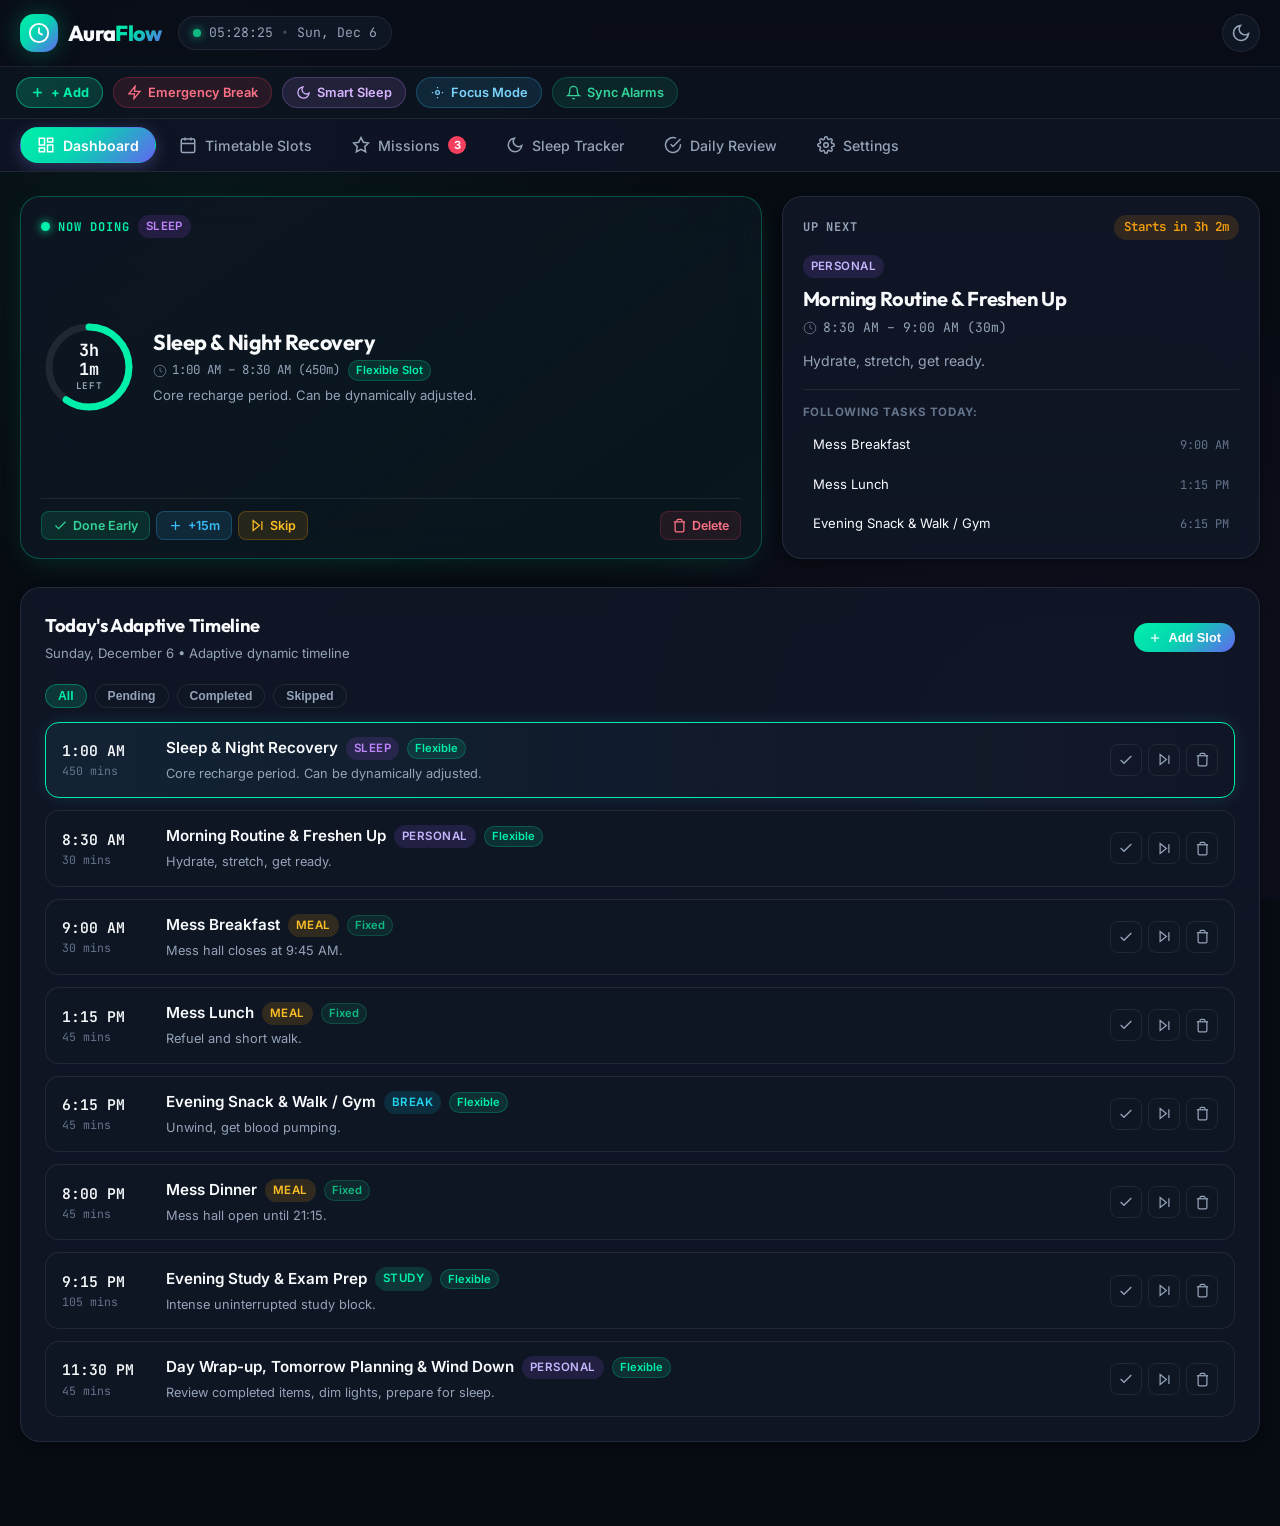
==== index.html @ 12294d06 "Overhaul mobile UI & functionality: AuraFlow rebrand, compact HUD, Gaussian sleep curves, 1-tap slee" ====
<!DOCTYPE html>
<html lang="en" data-theme="dark">
<head>
  <meta charset="UTF-8">
  <meta name="viewport" content="width=device-width, initial-scale=1.0, maximum-scale=1.0, user-scalable=no, viewport-fit=cover">
  <meta name="description" content="AuraFlow — Dynamic biological rhythm, timetable and mission engine with smart sleep rescheduling and offline alarms.">
  <meta name="theme-color" content="#070b12">
  <title>AuraFlow — Dynamic Rhythm & Mission Scheduler</title>

  <!-- PWA Manifest & Icons -->
  <link rel="manifest" href="manifest.json">
  <link rel="icon" type="image/png" sizes="192x192" href="icons/icon-192.png">
  <link rel="icon" type="image/svg+xml" href="icons/icon-192.svg">
  <link rel="apple-touch-icon" href="icons/icon-192.png">

  <!-- Google Fonts: Inter, Outfit, JetBrains Mono -->
  <link rel="preconnect" href="https://fonts.googleapis.com">
  <link rel="preconnect" href="https://fonts.gstatic.com" crossorigin>
  <link href="https://fonts.googleapis.com/css2?family=Inter:wght@300;400;500;600;700&family=Outfit:wght@500;600;700;800&family=JetBrains+Mono:wght@400;500;600&display=swap" rel="stylesheet">

  <link rel="stylesheet" href="css/style.css">
</head>
<body>
  <!-- App Shell -->
  <div class="app-layout">
    
    <!-- Top Global Header -->
    <header class="top-nav">
      <div class="nav-left">
        <div class="brand-logo">
          <div class="logo-icon-pulse">
            <svg width="22" height="22" viewBox="0 0 24 24" fill="none" stroke="currentColor">
              <circle cx="12" cy="12" r="10" stroke-width="2"/>
              <polyline points="12 6 12 12 16 14" stroke-width="2"/>
            </svg>
          </div>
          <span class="brand-name">Aura<span class="gradient-text">Flow</span></span>
        </div>
        
        <div class="live-clock-badge" id="live-clock-badge">
          <span class="pulse-dot"></span>
          <span id="header-time">00:00:00</span>
          <span class="date-sep">•</span>
          <span id="header-date">Today</span>
        </div>
      </div>

      <div class="nav-right">
        <!-- Theme Toggle -->
        <button id="btn-theme-toggle" class="btn-icon" title="Toggle Dark/Light Mode" aria-label="Toggle Theme">
          <svg id="theme-icon-sun" class="hidden" width="20" height="20" viewBox="0 0 24 24" fill="none" stroke="currentColor" stroke-width="2">
            <circle cx="12" cy="12" r="5"></circle>
            <line x1="12" y1="1" x2="12" y2="3"></line>
            <line x1="12" y1="21" x2="12" y2="23"></line>
            <line x1="4.22" y1="4.22" x2="5.64" y2="5.64"></line>
            <line x1="18.36" y1="18.36" x2="19.78" y2="19.78"></line>
            <line x1="1" y1="12" x2="3" y2="12"></line>
            <line x1="21" y1="12" x2="23" y2="12"></line>
            <line x1="4.22" y1="19.78" x2="5.64" y2="18.36"></line>
            <line x1="18.36" y1="5.64" x2="19.78" y2="4.22"></line>
          </svg>
          <svg id="theme-icon-moon" width="20" height="20" viewBox="0 0 24 24" fill="none" stroke="currentColor" stroke-width="2">
            <path d="M21 12.79A9 9 0 1 1 11.21 3 7 7 0 0 0 21 12.79z"></path>
          </svg>
        </button>

        <!-- PWA Install Button (hidden until prompt triggers) -->
        <button id="btn-pwa-install" class="btn-chip btn-install hidden" title="Install AuraFlow on your device">
          <svg width="15" height="15" viewBox="0 0 24 24" fill="none" stroke="currentColor" stroke-width="2">
            <path d="M21 15v4a2 2 0 0 1-2 2H5a2 2 0 0 1-2-2v-4"></path>
            <polyline points="7 10 12 15 17 10"></polyline>
            <line x1="12" y1="15" x2="12" y2="3"></line>
          </svg>
          <span>Install</span>
        </button>
      </div>
    </header>

    <!-- Top Action Row (Horizontal Scrollable Strip below brand title on mobile) -->
    <div class="quick-action-strip" id="top-action-strip">
      <!-- 5.3.2: + Icon for Quick Add Task -->
      <button id="btn-top-quick-add" class="btn-chip btn-quick-add" title="Quickly Add New Slot or Task">
        <svg width="15" height="15" viewBox="0 0 24 24" fill="none" stroke="currentColor" stroke-width="2.5">
          <line x1="12" y1="5" x2="12" y2="19"></line>
          <line x1="5" y1="12" x2="19" y2="12"></line>
        </svg>
        <span>+ Add</span>
      </button>

      <!-- Emergency Time Button -->
      <button id="btn-emergency-time" class="btn-chip btn-emergency" title="Insert unplanned free time / pause">
        <svg width="15" height="15" viewBox="0 0 24 24" fill="none" stroke="currentColor" stroke-width="2">
          <polygon points="13 2 3 14 12 14 11 22 21 10 12 10 13 2"></polygon>
        </svg>
        <span>Emergency Break</span>
      </button>

      <!-- Sleep / Wake Ripple Button -->
      <button id="btn-sleep-adjust" class="btn-chip btn-sleep" title="Log sleep or wake time to dynamically ripple schedule">
        <svg width="15" height="15" viewBox="0 0 24 24" fill="none" stroke="currentColor" stroke-width="2">
          <path d="M21 12.79A9 9 0 1 1 11.21 3 7 7 0 0 0 21 12.79z"></path>
        </svg>
        <span>Smart Sleep</span>
      </button>

      <!-- Focus Mode Launch Button -->
      <button id="btn-enter-focus" class="btn-chip btn-focus" title="Enter Distraction-Free Focus Mode">
        <svg width="15" height="15" viewBox="0 0 24 24" fill="none" stroke="currentColor" stroke-width="2">
          <circle cx="12" cy="12" r="3"></circle>
          <path d="M3 12h2m14 0h2M12 3v2m0 14v2"></path>
        </svg>
        <span>Focus Mode</span>
      </button>

      <!-- Sync Native Phone Alarms -->
      <button id="btn-sync-alarms" class="btn-chip btn-sync-alarms" title="Sync today's timetable to your Android Clock & Calendar alarms (.ics)">
        <svg width="15" height="15" viewBox="0 0 24 24" fill="none" stroke="currentColor" stroke-width="2">
          <path d="M18 8A6 6 0 0 0 6 8c0 7-3 9-3 9h18s-3-2-3-9"></path>
          <path d="M13.73 21a2 2 0 0 1-3.46 0"></path>
        </svg>
        <span>Sync Alarms</span>
      </button>
    </div>

    <!-- Navigation Tabs (Desktop Sub-Header / Mobile Bottom Bar) -->
    <nav class="nav-tabs-bar" aria-label="Main Navigation">
      <div class="tabs-container">
        <button class="nav-tab active" data-view="dashboard">
          <svg width="18" height="18" viewBox="0 0 24 24" fill="none" stroke="currentColor" stroke-width="2">
            <rect x="3" y="3" width="7" height="9"></rect>
            <rect x="14" y="3" width="7" height="5"></rect>
            <rect x="14" y="12" width="7" height="9"></rect>
            <rect x="3" y="16" width="7" height="5"></rect>
          </svg>
          <span>Dashboard</span>
        </button>

        <button class="nav-tab" data-view="timetable">
          <svg width="18" height="18" viewBox="0 0 24 24" fill="none" stroke="currentColor" stroke-width="2">
            <rect x="3" y="4" width="18" height="18" rx="2" ry="2"></rect>
            <line x1="16" y1="2" x2="16" y2="6"></line>
            <line x1="8" y1="2" x2="8" y2="6"></line>
            <line x1="3" y1="10" x2="21" y2="10"></line>
          </svg>
          <span>Timetable Slots</span>
        </button>

        <button class="nav-tab" data-view="deadlines">
          <svg width="18" height="18" viewBox="0 0 24 24" fill="none" stroke="currentColor" stroke-width="2">
            <polygon points="12 2 15.09 8.26 22 9.27 17 14.14 18.18 21.02 12 17.77 5.82 21.02 7 14.14 2 9.27 8.91 8.26 12 2"></polygon>
          </svg>
          <span>Missions</span>
          <span class="badge-counter" id="badge-deadline-count">0</span>
        </button>

        <button class="nav-tab" data-view="sleeplog">
          <svg width="18" height="18" viewBox="0 0 24 24" fill="none" stroke="currentColor" stroke-width="2">
            <path d="M21 12.79A9 9 0 1 1 11.21 3 7 7 0 0 0 21 12.79z"></path>
          </svg>
          <span>Sleep Tracker</span>
        </button>

        <button class="nav-tab" data-view="review">
          <svg width="18" height="18" viewBox="0 0 24 24" fill="none" stroke="currentColor" stroke-width="2">
            <path d="M22 11.08V12a10 10 0 1 1-5.93-9.14"></path>
            <polyline points="22 4 12 14.01 9 11.01"></polyline>
          </svg>
          <span>Daily Review</span>
        </button>

        <button class="nav-tab" data-view="settings">
          <svg width="18" height="18" viewBox="0 0 24 24" fill="none" stroke="currentColor" stroke-width="2">
            <circle cx="12" cy="12" r="3"></circle>
            <path d="M19.4 15a1.65 1.65 0 0 0 .33 1.82l.06.06a2 2 0 0 1 0 2.83 2 2 0 0 1-2.83 0l-.06-.06a1.65 1.65 0 0 0-1.82-.33 1.65 1.65 0 0 0-1 1.51V21a2 2 0 0 1-2 2 2 2 0 0 1-2-2v-.09A1.65 1.65 0 0 0 9 19.4a1.65 1.65 0 0 0-1.82.33l-.06.06a2 2 0 0 1-2.83 0 2 2 0 0 1 0-2.83l.06-.06a1.65 1.65 0 0 0 .33-1.82 1.65 1.65 0 0 0-1.51-1H3a2 2 0 0 1-2-2 2 2 0 0 1 2-2h.09A1.65 1.65 0 0 0 4.6 9a1.65 1.65 0 0 0-.33-1.82l-.06-.06a2 2 0 0 1 0-2.83 2 2 0 0 1 2.83 0l.06.06a1.65 1.65 0 0 0 1.82.33H9a1.65 1.65 0 0 0 1-1.51V3a2 2 0 0 1 2-2 2 2 0 0 1 2 2v.09a1.65 1.65 0 0 0 1 1.51 1.65 1.65 0 0 0 1.82-.33l.06-.06a2 2 0 0 1 2.83 0 2 2 0 0 1 0 2.83l-.06.06a1.65 1.65 0 0 0-.33 1.82V9a1.65 1.65 0 0 0 1.51 1H21a2 2 0 0 1 2 2 2 2 0 0 1-2 2h-.09a1.65 1.65 0 0 0-1.51 1z"></path>
          </svg>
          <span>Settings</span>
        </button>
      </div>
    </nav>

    <!-- Main Content Stage -->
    <main class="content-stage">

      <!-- ================= VIEW 1: DASHBOARD ("NOW & UP NEXT") ================= -->
      <section id="view-dashboard" class="app-view active">
        
        <!-- Ripple Banner (shows if morning sleep ripple or emergency time is active) -->
        <div id="ripple-status-banner" class="ripple-banner hidden">
          <div class="banner-content">
            <span class="banner-icon">🌊</span>
            <span id="ripple-banner-text">Dynamic Ripple Active: Flexible tasks shifted +60m due to late sleep.</span>
          </div>
          <button id="btn-reset-ripple" class="btn-text">Reset to Standard</button>
        </div>

        <!-- Hero Section: Now Doing & Up Next HUD -->
        <div class="dashboard-hud-grid">
          
          <!-- CURRENT ACTIVITY CARD (NOW) -->
          <div class="hud-card now-card">
            <div class="card-header-badge">
              <span class="badge-status-dot"></span>
              <span class="badge-label">NOW DOING</span>
              <span id="now-category-tag" class="category-pill pill-study">Study</span>
            </div>

            <div class="now-content-body compact-body">
              <div class="now-timer-ring-container compact-ring">
                <svg class="progress-ring" width="96" height="96" viewBox="0 0 96 96">
                  <circle class="ring-bg" cx="48" cy="48" r="40" stroke-width="7"/>
                  <circle id="now-progress-circle" class="ring-indicator" cx="48" cy="48" r="40" stroke-width="7" stroke-dasharray="251.32" stroke-dashoffset="60"/>
                </svg>
                <div class="timer-center-content">
                  <span id="now-remaining-time" class="timer-digits">42m</span>
                  <span class="timer-sublabel">LEFT</span>
                </div>
              </div>

              <div class="now-details">
                <h2 id="now-task-title" class="now-task-heading">Deep Work: Self-Study & Assignments</h2>
                <div class="task-meta-row">
                  <span class="meta-item">
                    <svg width="14" height="14" viewBox="0 0 24 24" fill="none" stroke="currentColor"><circle cx="12" cy="12" r="10"/><polyline points="12 6 12 12 16 14"/></svg>
                    <span id="now-time-range">16:30 – 18:00</span>
                  </span>
                  <span id="now-slot-nature" class="meta-badge-flex">Flexible Slot</span>
                </div>

                <!-- 5.2: Buffer Time Dropdown Selector (when in free time) -->
                <div id="buffer-activity-container" class="buffer-activity-container hidden">
                  <label for="buffer-activity-select" class="buffer-label">What are you doing now?</label>
                  <select id="buffer-activity-select" class="form-input-sm buffer-select">
                    <option value="Free buffer time / Relax">Free buffer time / Relax</option>
                    <option value="☕ Coffee & Quick Snack">☕ Coffee & Quick Snack</option>
                    <option value="🚶 Short Walk & Stretching">🚶 Short Walk & Stretching</option>
                    <option value="📖 Reading / Casual Learning">📖 Reading / Casual Learning</option>
                    <option value="🔋 Quick Power Nap">🔋 Quick Power Nap</option>
                    <option value="🎧 Music & Wind Down">🎧 Music & Wind Down</option>
                    <option value="📝 Reviewing Notes Ahead">📝 Reviewing Notes Ahead</option>
                  </select>
                </div>

                <p id="now-task-notes" class="task-notes-text">Tackle deadline priorities or problem solving.</p>
              </div>
            </div>

            <!-- 5.1: Instant Undo Banner for Done / Skip -->
            <div id="now-undo-banner" class="now-undo-banner hidden">
              <span id="now-undo-text">Task marked as finished.</span>
              <button id="btn-now-undo" class="btn-undo-action" type="button">↩ Undo</button>
            </div>

            <!-- QUICK ACTION TOOLBAR FOR CURRENT TASK -->
            <div class="now-actions-bar">
              <button id="btn-action-done" class="btn-action btn-action-done" title="Mark this task finished early">
                <svg width="15" height="15" viewBox="0 0 24 24" fill="none" stroke="currentColor" stroke-width="2"><polyline points="20 6 9 17 4 12"/></svg>
                <span>Done Early</span>
              </button>

              <button id="btn-action-extend" class="btn-action btn-action-extend" title="Need more time? Extend by 15 mins">
                <svg width="15" height="15" viewBox="0 0 24 24" fill="none" stroke="currentColor" stroke-width="2"><line x1="12" y1="5" x2="12" y2="19"/><line x1="5" y1="12" x2="19" y2="12"/></svg>
                <span>+15m</span>
              </button>

              <button id="btn-action-skip" class="btn-action btn-action-skip" title="Skip this task today">
                <svg width="15" height="15" viewBox="0 0 24 24" fill="none" stroke="currentColor" stroke-width="2"><polygon points="5 4 15 12 5 20 5 4"/><line x1="19" y1="5" x2="19" y2="19"/></svg>
                <span>Skip</span>
              </button>

              <button id="btn-action-delete" class="btn-action btn-action-delete" title="Delete for today or permanently">
                <svg width="15" height="15" viewBox="0 0 24 24" fill="none" stroke="currentColor" stroke-width="2"><polyline points="3 6 5 6 21 6"/><path d="M19 6v14a2 2 0 0 1-2 2H7a2 2 0 0 1-2-2V6m3 0V4a2 2 0 0 1 2-2h4a2 2 0 0 1 2 2v2"/></svg>
                <span>Delete</span>
              </button>
            </div>
          </div>

          <!-- UP NEXT CARD -->
          <div class="hud-card next-card">
            <div class="card-header-badge">
              <span class="badge-label-muted">UP NEXT</span>
              <span id="next-starts-in-badge" class="badge-countdown">Starts in 35m</span>
            </div>

            <div class="next-content-body">
              <div id="next-category-tag" class="category-pill pill-break">Break / Gym</div>
              <h3 id="next-task-title" class="next-task-heading">Evening Snack & Walk / Gym</h3>
              <div class="next-time-row">
                <svg width="14" height="14" viewBox="0 0 24 24" fill="none" stroke="currentColor"><circle cx="12" cy="12" r="10"/><polyline points="12 6 12 12 16 14"/></svg>
                <span id="next-time-range">18:15 – 19:00 (45 mins)</span>
              </div>
              <p id="next-task-notes" class="next-notes-text">Unwind, grab fruit/snack, get blood pumping.</p>

              <div class="subsequent-preview-list">
                <div class="subsequent-header">Following Tasks Today:</div>
                <div id="subsequent-items-container" class="subsequent-chips-list">
                  <!-- Injected via JS -->
                </div>
              </div>
            </div>
          </div>

        </div>

        <!-- Today's Dynamic Schedule Timeline -->
        <div class="timeline-section-card">
          <div class="section-card-header">
            <div class="header-title-group">
              <h3>Today's Adaptive Timeline</h3>
              <span id="timeline-date-label" class="header-sub">Auto-rescheduled around your slots</span>
            </div>

            <div class="header-action-group">
              <button id="btn-quick-add-task" class="btn-primary-sm">
                <svg width="14" height="14" viewBox="0 0 24 24" fill="none" stroke="currentColor" stroke-width="2"><line x1="12" y1="5" x2="12" y2="19"/><line x1="5" y1="12" x2="19" y2="12"/></svg>
                <span>Add Slot</span>
              </button>
            </div>
          </div>

          <!-- 5.1: Timeline Filter Pills (All / Pending / Done / Skipped) -->
          <div class="timeline-filter-bar">
            <button class="filter-chip active" data-timeline-filter="all">All</button>
            <button class="filter-chip" data-timeline-filter="pending">Pending</button>
            <button class="filter-chip" data-timeline-filter="completed">Completed</button>
            <button class="filter-chip" data-timeline-filter="skipped">Skipped</button>
          </div>

          <!-- Timeline items list -->
          <div id="today-timeline-list" class="timeline-items-list">
            <!-- Rendered by app.js -->
          </div>
        </div>

      </section>

      <!-- ================= VIEW 2: TIMETABLE & CLASS SLOTS ================= -->
      <section id="view-timetable" class="app-view">
        <div class="view-header-row">
          <div>
            <h2>Weekly Timetable & Slots</h2>
            <p class="section-subtitle">Manage recurring class slots, fixed lab blocks, study sessions, and mess timings.</p>
          </div>
          <button id="btn-add-slot-modal" class="btn-primary">
            <svg width="16" height="16" viewBox="0 0 24 24" fill="none" stroke="currentColor" stroke-width="2"><line x1="12" y1="5" x2="12" y2="19"/><line x1="5" y1="12" x2="19" y2="12"/></svg>
            <span>New Slot / Activity</span>
          </button>
        </div>

        <!-- Day Filter Tabs (Mon, Tue, Wed, Thu, Fri, Sat, Sun, All) -->
        <div class="day-filter-bar">
          <button class="day-chip active" data-day="Mon">Mon</button>
          <button class="day-chip" data-day="Tue">Tue</button>
          <button class="day-chip" data-day="Wed">Wed</button>
          <button class="day-chip" data-day="Thu">Thu</button>
          <button class="day-chip" data-day="Fri">Fri</button>
          <button class="day-chip" data-day="Sat">Sat</button>
          <button class="day-chip" data-day="Sun">Sun</button>
          <button class="day-chip" data-day="All">All Recurring</button>
        </div>

        <div id="timetable-slots-grid" class="slots-grid-container">
          <!-- Populated by JS -->
        </div>
      </section>

      <!-- ================= VIEW 3: MISSIONS (DEADLINES & EXAMS) ================= -->
      <section id="view-deadlines" class="app-view">
        <div class="view-header-row">
          <div>
            <h2>Missions & Examinations</h2>
            <p class="section-subtitle">High-impact deliverables ordered chronologically by due date & time.</p>
          </div>
          <button id="btn-add-deadline-modal" class="btn-primary">
            <svg width="16" height="16" viewBox="0 0 24 24" fill="none" stroke="currentColor" stroke-width="2"><line x1="12" y1="5" x2="12" y2="19"/><line x1="5" y1="12" x2="19" y2="12"/></svg>
            <span>Add Mission</span>
          </button>
        </div>

        <div id="deadlines-list-container" class="deadlines-grid">
          <!-- Populated by JS -->
        </div>
      </section>

      <!-- ================= VIEW 4: SLEEP TRACKER ================= -->
      <section id="view-sleeplog" class="app-view">
        <div class="view-header-row">
          <div>
            <h2>Sleep Tracker & Smart Wake</h2>
            <p class="section-subtitle">Real-time sleep tracking, circadian rhythms, and adaptive morning ripple.</p>
          </div>
          <button id="btn-open-sleep-modal-2" class="btn-secondary">
            <svg width="15" height="15" viewBox="0 0 24 24" fill="none" stroke="currentColor" stroke-width="2"><path d="M12 5v14M5 12h14"></path></svg>
            <span>Manual Entry</span>
          </button>
        </div>

        <!-- 3.1: 1-Tap Sleep / Wake Action Card (No complex form needed!) -->
        <div class="sleep-session-card" id="sleep-session-card">
          <div class="sleep-session-info">
            <div class="sleep-status-badge" id="sleep-status-badge">
              <span class="pulse-dot"></span>
              <span id="sleep-status-text">CURRENTLY AWAKE</span>
            </div>
            <h3 id="sleep-session-headline" class="sleep-headline">Ready for rest tonight?</h3>
            <p id="sleep-session-subtext" class="sleep-subtext">Tap "Sleep Now" when you go to bed. AuraFlow will count your exact sleep and automatically calculate your wake up.</p>
          </div>

          <div class="sleep-session-actions">
            <button id="btn-quick-sleep-now" class="btn-sleep-primary">
              <svg width="20" height="20" viewBox="0 0 24 24" fill="none" stroke="currentColor" stroke-width="2">
                <path d="M21 12.79A9 9 0 1 1 11.21 3 7 7 0 0 0 21 12.79z"></path>
              </svg>
              <span>🌙 Log Sleep Now</span>
            </button>

            <button id="btn-quick-wake-now" class="btn-wake-primary hidden">
              <svg width="20" height="20" viewBox="0 0 24 24" fill="none" stroke="currentColor" stroke-width="2">
                <circle cx="12" cy="12" r="5"></circle>
                <line x1="12" y1="1" x2="12" y2="3"></line>
                <line x1="12" y1="21" x2="12" y2="23"></line>
                <line x1="4.22" y1="4.22" x2="5.64" y2="5.64"></line>
                <line x1="18.36" y1="18.36" x2="19.78" y2="19.78"></line>
                <line x1="1" y1="12" x2="3" y2="12"></line>
                <line x1="21" y1="12" x2="23" y2="12"></line>
              </svg>
              <span>☀️ Wake Up Now</span>
            </button>
          </div>
        </div>

        <!-- Sleep Stats Grid (3.2 & 3.4: Target & Bedtime editable directly!) -->
        <div class="stats-overview-grid">
          <div class="stat-card editable-stat" id="card-edit-target-sleep" title="Click to edit target sleep">
            <div class="stat-header-flex">
              <span class="stat-label">Target Sleep</span>
              <span class="edit-hint-icon">✏️</span>
            </div>
            <div id="stat-target-sleep" class="stat-value">7.5 hrs</div>
            <div class="stat-inline-edit hidden" id="wrap-edit-target-sleep">
              <input type="number" id="input-edit-target-sleep" class="form-input-sm" step="0.5" min="4" max="12" value="7.5">
              <button class="btn-chip-sm" id="btn-save-inline-target">Save</button>
            </div>
            <div class="stat-sub">Tap to change goal</div>
          </div>

          <div class="stat-card">
            <div class="stat-label">7-Day Average</div>
            <div id="stat-avg-sleep" class="stat-value">7.4 hrs</div>
            <div class="stat-sub text-success" id="stat-avg-status">Restored rhythm</div>
          </div>

          <div class="stat-card editable-stat" id="card-edit-bedtime" title="Click to edit standard bedtime">
            <div class="stat-header-flex">
              <span class="stat-label">Standard Bedtime</span>
              <span class="edit-hint-icon">✏️</span>
            </div>
            <div id="stat-bedtime-cfg" class="stat-value">01:00 AM</div>
            <div class="stat-inline-edit hidden" id="wrap-edit-bedtime">
              <input type="time" id="input-edit-bedtime" class="form-input-sm" value="01:00">
              <button class="btn-chip-sm" id="btn-save-inline-bedtime">Save</button>
            </div>
            <div class="stat-sub">Tap to change routine</div>
          </div>

          <div class="stat-card">
            <div class="stat-label">Morning Ripple</div>
            <div class="stat-value text-accent" id="stat-ripple-status">Active</div>
            <div class="stat-sub">Protects fixed slots</div>
          </div>
        </div>

        <!-- 3.6: Two Gaussian Distribution Curves -->
        <div class="charts-card-section">
          <!-- Graph 1: Night Sleep & Deep Sleep Gaussian Distribution -->
          <div class="analytics-card">
            <div class="analytics-card-header">
              <div class="analytics-title-wrap">
                <span class="chart-icon">🌌</span>
                <div>
                  <h4>Circadian Rhythm & Night Sleep Distribution</h4>
                  <p class="chart-desc">7-Day Gaussian curve showing bedtime, wake time, and peak deep sleep midpoint.</p>
                </div>
              </div>
            </div>
            <div class="chart-canvas-container" id="curve-night-container">
              <svg id="svg-night-curve" class="gaussian-svg" viewBox="0 0 600 200" preserveAspectRatio="none">
                <!-- Injected via JS -->
              </svg>
            </div>
            <div class="curve-legend-row" id="night-curve-legend">
              <span class="legend-item"><span class="legend-color color-bed"></span> Bedtime (~01:15 AM)</span>
              <span class="legend-item"><span class="legend-color color-deep"></span> Peak Deep Sleep (~05:00 AM)</span>
              <span class="legend-item"><span class="legend-color color-wake"></span> Wake Up (~08:45 AM)</span>
            </div>
          </div>

          <!-- Graph 2: Daytime Naps Distribution Gaussian Curve -->
          <div class="analytics-card" style="margin-top: 16px;">
            <div class="analytics-card-header">
              <div class="analytics-title-wrap">
                <span class="chart-icon">⚡</span>
                <div>
                  <h4>Daytime Power Naps & Rest Window</h4>
                  <p class="chart-desc">Quick 1-2 hour afternoon recovery naps and their restorative curve.</p>
                </div>
              </div>
            </div>
            <div class="chart-canvas-container" id="curve-nap-container">
              <svg id="svg-nap-curve" class="gaussian-svg" viewBox="0 0 600 160" preserveAspectRatio="none">
                <!-- Injected via JS -->
              </svg>
            </div>
            <div class="curve-legend-row" id="nap-curve-legend">
              <span class="legend-item"><span class="legend-color color-nap-start"></span> Nap Onset (13:30 - 15:00)</span>
              <span class="legend-item"><span class="legend-color color-nap-peak"></span> Restorative Peak (~14:30)</span>
              <span class="legend-item"><span class="legend-color color-nap-wake"></span> Refresh Window</span>
            </div>
          </div>
        </div>

        <!-- 3.5: Graphical 7-Day Sleep Duration Bar Chart -->
        <div class="timeline-section-card" style="margin-top: 20px;">
          <div class="section-card-header">
            <h3>7-Day Sleep Duration Analysis</h3>
            <span class="header-sub">Daily actual vs 7.5h target</span>
          </div>
          <div class="sleep-barchart-container" id="sleep-barchart-container">
            <!-- Injected via JS -->
          </div>
        </div>

        <!-- Sleep History Table / Cards -->
        <div class="timeline-section-card" style="margin-top: 20px;">
          <div class="section-card-header">
            <h3>Recent Sleep Log History</h3>
          </div>
          <div id="sleep-history-list" class="sleep-logs-table-container">
            <!-- Populated by JS -->
          </div>
        </div>
      </section>

      <!-- ================= VIEW 5: DAILY REVIEW ================= -->
      <section id="view-review" class="app-view">
        <div class="view-header-row">
          <div>
            <h2>Daily Productivity & Habit Review</h2>
            <p class="section-subtitle">Evaluate your daily execution, track completion, and record insights.</p>
          </div>
        </div>

        <div class="review-dashboard-grid">
          <div class="review-score-card">
            <div class="score-ring-wrap">
              <svg class="progress-ring" width="140" height="140" viewBox="0 0 140 140">
                <circle class="ring-bg" cx="70" cy="70" r="58" stroke-width="10"/>
                <circle id="review-score-circle" class="ring-indicator ring-success" cx="70" cy="70" r="58" stroke-width="10" stroke-dasharray="364.42" stroke-dashoffset="60"/>
              </svg>
              <div class="score-center-text">
                <span id="review-completion-percent" class="score-number">85%</span>
                <span class="score-sub">COMPLETION</span>
              </div>
            </div>

            <div class="review-stat-summary">
              <div class="rev-stat"><span id="rev-completed-count" class="bold text-success">0</span> Completed</div>
              <div class="rev-stat"><span id="rev-skipped-count" class="bold text-warning">0</span> Skipped</div>
              <div class="rev-stat"><span id="rev-pending-count" class="bold text-muted">0</span> Remaining</div>
            </div>
          </div>

          <!-- 2.1: Journal & Reflection with Save Button directly adjacent -->
          <div class="review-reflection-card">
            <h3>Today's Journal & Reflection</h3>
            <p class="card-desc">Write down what went well today, what caused friction, and notes for tomorrow's schedule.</p>
            <textarea id="review-notes-input" class="form-textarea" rows="4" placeholder="Example: Finished SQL assignment on time. Tomorrow wake up early for Networks quiz..."></textarea>
            
            <div class="reflection-save-row">
              <button id="btn-save-review" class="btn-primary" type="button">
                <svg width="16" height="16" viewBox="0 0 24 24" fill="none" stroke="currentColor" stroke-width="2"><path d="M19 21H5a2 2 0 0 1-2-2V5a2 2 0 0 1 2-2h11l5 5v11a2 2 0 0 1-2 2z"></path><polyline points="17 21 17 13 7 13 7 21"></polyline></svg>
                <span>Save Reflection</span>
              </button>
            </div>
          </div>
        </div>

        <!-- 2.1: Saved Reflection & Journal History List with Timestamps and Delete Option -->
        <div class="timeline-section-card" style="margin-top: 20px;">
          <div class="section-card-header">
            <h3>Saved Journal & Reflection History</h3>
            <span id="journal-count-badge" class="header-sub">0 reflections recorded</span>
          </div>
          <div id="saved-journal-entries-list" class="journal-entries-list">
            <!-- Rendered by JS -->
          </div>
        </div>

        <div class="timeline-section-card" style="margin-top: 20px;">
          <div class="section-card-header">
            <h3>Task Breakdown for Today</h3>
          </div>
          <div id="review-tasks-breakdown" class="review-breakdown-list">
            <!-- Populated by JS -->
          </div>
        </div>
      </section>

      <!-- ================= VIEW 6: SETTINGS & BACKUP ================= -->
      <section id="view-settings" class="app-view">
        <div class="view-header-row">
          <div>
            <h2>Settings & Data Safety</h2>
            <p class="section-subtitle">Configure your personal preferences, sleep standards, alerts, and backup your schedule.</p>
          </div>
        </div>

        <div class="settings-grid">
          <div class="settings-card">
            <h3>Schedule & Sleep Configuration</h3>
            
            <div class="form-group">
              <label for="cfg-user-name">Your Name / Title</label>
              <input type="text" id="cfg-user-name" class="form-input" placeholder="e.g. Alex or Sandeep">
            </div>

            <div class="form-group-row">
              <div class="form-group">
                <label for="cfg-standard-sleep">Standard Bedtime</label>
                <input type="time" id="cfg-standard-sleep" class="form-input" value="01:00">
                <small class="field-hint">When you normally aim to sleep</small>
              </div>

              <div class="form-group">
                <label for="cfg-target-sleep-hours">Target Sleep Duration (Hours)</label>
                <input type="number" id="cfg-target-sleep-hours" class="form-input" step="0.5" min="4" max="12" value="7.5">
                <small class="field-hint">Used to calculate wake ripple</small>
              </div>
            </div>

            <div class="form-group-row">
              <div class="form-group">
                <label for="cfg-notify-before">Alert Before Task Starts (Minutes)</label>
                <select id="cfg-notify-before" class="form-input">
                  <option value="0">At start time</option>
                  <option value="5" selected>5 minutes before</option>
                  <option value="10">10 minutes before</option>
                  <option value="15">15 minutes before</option>
                </select>
              </div>

              <div class="form-group">
                <label>Audio Chime Alerts</label>
                <label class="toggle-switch">
                  <input type="checkbox" id="cfg-sound-alerts" checked>
                  <span class="slider"></span>
                </label>
                <small class="field-hint">Pleasant Web Audio chime</small>
              </div>
            </div>

            <button id="btn-save-settings" class="btn-primary">Save Settings</button>
          </div>

          <div class="settings-card">
            <h3>Notifications & Permissions</h3>
            <p class="card-desc">Enable native browser notifications to receive alerts before your next class or study block begins.</p>
            <button id="btn-request-notif-perm" class="btn-secondary">
              <svg width="16" height="16" viewBox="0 0 24 24" fill="none" stroke="currentColor"><path d="M18 8A6 6 0 0 0 6 8c0 7-3 9-3 9h18s-3-2-3-9"></path><path d="M13.73 21a2 2 0 0 1-3.46 0"></path></svg>
              <span>Enable Browser Notifications</span>
            </button>

            <div class="divider"></div>

            <h3>Android Native Alarms & Clock Sync</h3>
            <p class="card-desc">Sync all of today's classes and study sessions directly into your Android Calendar and Clock with loud audio alarms that ring even with the screen locked or offline.</p>
            <button id="btn-sync-alarms-settings" class="btn-primary">
              <svg width="16" height="16" viewBox="0 0 24 24" fill="none" stroke="currentColor" stroke-width="2"><path d="M18 8A6 6 0 0 0 6 8c0 7-3 9-3 9h18s-3-2-3-9"></path><path d="M13.73 21a2 2 0 0 1-3.46 0"></path></svg>
              <span>Sync to Phone Alarms (.ics)</span>
            </button>

            <div class="divider"></div>

            <h3>Data Backup & Restore (GitHub Pages Safe)</h3>
            <p class="card-desc">All your tasks and timetable are stored in your device's browser. Download a JSON backup to transfer between your phone and laptop anytime.</p>
            
            <div class="btn-group-row">
              <button id="btn-export-backup" class="btn-secondary">
                <svg width="16" height="16" viewBox="0 0 24 24" fill="none" stroke="currentColor"><path d="M21 15v4a2 2 0 0 1-2 2H5a2 2 0 0 1-2-2v-4"></path><polyline points="7 10 12 15 17 10"></polyline><line x1="12" y1="15" x2="12" y2="3"></line></svg>
                <span>Export JSON Backup</span>
              </button>

              <label class="btn-secondary file-upload-label">
                <svg width="16" height="16" viewBox="0 0 24 24" fill="none" stroke="currentColor"><path d="M21 15v4a2 2 0 0 1-2 2H5a2 2 0 0 1-2-2v-4"></path><polyline points="17 8 12 3 7 8"></polyline><line x1="12" y1="3" x2="12" y2="15"></line></svg>
                <span>Import JSON Backup</span>
                <input type="file" id="import-file-input" accept=".json" class="hidden">
              </label>
            </div>

            <div class="divider"></div>

            <div class="danger-zone">
              <h4>Reset Data</h4>
              <p class="card-desc">Reset all timetable slots and history back to default student schedule.</p>
              <button id="btn-reset-default" class="btn-danger-outline">Reset to Default Sample Schedule</button>
            </div>
          </div>
        </div>
      </section>

    </main>

  </div><!-- /app-layout -->

  <!-- ================= MODALS & DIALOGS ================= -->

  <!-- 1. SMART SLEEP / WAKE ADJUSTMENT MODAL -->
  <div id="modal-sleep" class="modal-backdrop hidden" role="dialog" aria-modal="true">
    <div class="modal-window">
      <div class="modal-header">
        <div class="modal-title-wrap">
          <span class="modal-icon">🌙</span>
          <div>
            <h3>Smart Sleep & Wake Adjustment</h3>
            <p class="modal-subtitle">Ripples your morning schedule automatically based on actual sleep.</p>
          </div>
        </div>
        <button class="modal-close-btn" data-close="modal-sleep">&times;</button>
      </div>

      <div class="modal-body">
        <div class="form-group">
          <label for="sleep-input-slept">When did you go to bed?</label>
          <input type="time" id="sleep-input-slept" class="form-input" value="02:00">
          <small class="field-hint">e.g. 02:00 AM instead of regular 01:00 AM</small>
        </div>

        <div class="form-group">
          <label for="sleep-input-woke">Wake-up Time (Optional)</label>
          <input type="time" id="sleep-input-woke" class="form-input" placeholder="Leave empty to auto-calculate">
          <small class="field-hint">Leave blank to automatically preserve your 7.5 hrs sleep duration.</small>
        </div>

        <div class="callout-box">
          <div class="callout-title">⚡ How Chronoflow adjusts:</div>
          <p class="callout-text">Your morning wake time and flexible self-study routines will be shifted forward by the delay. Fixed commitments like Class Slots or Mess timings will NOT be broken, and study slots will neatly rebalance around them.</p>
        </div>
      </div>

      <div class="modal-footer">
        <button class="btn-secondary" data-close="modal-sleep">Cancel</button>
        <button id="btn-submit-sleep-ripple" class="btn-primary">Apply Smart Ripple</button>
      </div>
    </div>
  </div>

  <!-- 2. EMERGENCY FREE TIME MODAL -->
  <div id="modal-emergency" class="modal-backdrop hidden" role="dialog" aria-modal="true">
    <div class="modal-window">
      <div class="modal-header">
        <div class="modal-title-wrap">
          <span class="modal-icon">⚡</span>
          <div>
            <h3>Insert Emergency Free Time</h3>
            <p class="modal-subtitle">Inject an unplanned pause or urgent task right now without breaking fixed classes.</p>
          </div>
        </div>
        <button class="modal-close-btn" data-close="modal-emergency">&times;</button>
      </div>

      <div class="modal-body">
        <div class="form-group">
          <label>Select Duration</label>
          <div class="duration-selector-row">
            <button type="button" class="btn-chip-choice active" data-mins="15">15 min</button>
            <button type="button" class="btn-chip-choice" data-mins="30">30 min</button>
            <button type="button" class="btn-chip-choice" data-mins="45">45 min</button>
            <button type="button" class="btn-chip-choice" data-mins="60">1 Hour</button>
            <button type="button" class="btn-chip-choice" data-mins="90">1.5 Hours</button>
          </div>
        </div>

        <div class="form-group">
          <label for="emergency-input-title">Reason / Title</label>
          <input type="text" id="emergency-input-title" class="form-input" value="Unexpected Break / Dean Meeting" placeholder="e.g. Urgent Dean meeting, Power cut, Doctor visit">
        </div>
      </div>

      <div class="modal-footer">
        <button class="btn-secondary" data-close="modal-emergency">Cancel</button>
        <button id="btn-submit-emergency" class="btn-primary">Inject & Shift Flexible Tasks</button>
      </div>
    </div>
  </div>

  <!-- 3. ADD / EDIT TASK MODAL -->
  <div id="modal-task" class="modal-backdrop hidden" role="dialog" aria-modal="true">
    <div class="modal-window modal-lg">
      <div class="modal-header">
        <div class="modal-title-wrap">
          <span class="modal-icon">📅</span>
          <div>
            <h3 id="modal-task-title-heading">Create Timetable Slot / Task</h3>
          </div>
        </div>
        <button class="modal-close-btn" data-close="modal-task">&times;</button>
      </div>

      <form id="form-task" class="modal-body">
        <input type="hidden" id="task-form-id">
        <input type="hidden" id="task-form-nature" value="slot">

        <!-- Activity Nature: Scheduled Slot vs Reminder -->
        <div class="form-group">
          <label>Activity Nature</label>
          <div class="duration-selector-row">
            <button type="button" class="btn-chip-choice active" id="btn-nature-slot" data-nature="slot">
              ⏱️ Scheduled Time Slot
            </button>
            <button type="button" class="btn-chip-choice" id="btn-nature-reminder" data-nature="reminder">
              🔔 Timed Reminder / Alert
            </button>
          </div>
          <small class="field-hint" id="nature-explanation">Time slots reserve a block on your daily schedule. Reminders only ring an exact alarm without occupying schedule blocks.</small>
        </div>

        <div class="form-group">
          <label for="task-form-title">Activity Title *</label>
          <input type="text" id="task-form-title" class="form-input" required placeholder="e.g. Operating Systems Slot B, Mess Breakfast, Self-Study">
        </div>

        <div class="form-group-row">
          <div class="form-group">
            <label for="task-form-category">Category *</label>
            <select id="task-form-category" class="form-input">
              <option value="class">Class / Lecture / Lab</option>
              <option value="study">Self-Study & Revision</option>
              <option value="meal">Mess / Meal Time</option>
              <option value="sleep">Sleep & Recovery</option>
              <option value="work">Work / Coding / Project</option>
              <option value="exam">Exam / Test Slot</option>
              <option value="break">Break / Gym / Snack</option>
              <option value="personal">Personal Routine</option>
            </select>
          </div>

          <div class="form-group">
            <label for="task-form-priority">Priority</label>
            <select id="task-form-priority" class="form-input">
              <option value="high">High Priority</option>
              <option value="medium" selected>Medium</option>
              <option value="low">Low</option>
            </select>
          </div>
        </div>

        <div class="form-group-row">
          <div class="form-group">
            <label for="task-form-start" id="label-task-start">Start Time *</label>
            <input type="time" id="task-form-start" class="form-input" required value="09:00">
          </div>

          <div class="form-group" id="task-form-duration-container">
            <label for="task-form-duration">Duration (Minutes) *</label>
            <input type="number" id="task-form-duration" class="form-input" required min="10" max="600" step="5" value="60">
          </div>
        </div>

        <!-- Fixed vs Flexible Toggle -->
        <div class="form-group flex-toggle-box" id="task-form-fixed-container">
          <div class="flex-toggle-text">
            <strong>Fixed Slot Commitment</strong>
            <p>Fixed slots (Class timetable, Exams, Mess) are strictly anchored and cannot be shifted automatically. Flexible slots (Self-study, gym) will ripple around them.</p>
          </div>
          <label class="toggle-switch">
            <input type="checkbox" id="task-form-fixed" checked>
            <span class="slider"></span>
          </label>
        </div>

        <!-- Days Selector -->
        <div class="form-group">
          <label>Recurring Days</label>
          <div class="days-selector-row">
            <label class="day-check"><input type="checkbox" name="task-days" value="Mon" checked><span>M</span></label>
            <label class="day-check"><input type="checkbox" name="task-days" value="Tue" checked><span>T</span></label>
            <label class="day-check"><input type="checkbox" name="task-days" value="Wed" checked><span>W</span></label>
            <label class="day-check"><input type="checkbox" name="task-days" value="Thu" checked><span>T</span></label>
            <label class="day-check"><input type="checkbox" name="task-days" value="Fri" checked><span>F</span></label>
            <label class="day-check"><input type="checkbox" name="task-days" value="Sat"><span>S</span></label>
            <label class="day-check"><input type="checkbox" name="task-days" value="Sun"><span>S</span></label>
          </div>
        </div>

        <div class="form-group">
          <label for="task-form-notes">Notes / Location / Room</label>
          <input type="text" id="task-form-notes" class="form-input" placeholder="e.g. Hall 302, Prof. Sharma, Attendance 75%">
        </div>

        <div class="modal-footer">
          <button type="button" class="btn-secondary" data-close="modal-task">Cancel</button>
          <button type="submit" class="btn-primary">Save Slot</button>
        </div>
      </form>
    </div>
  </div>

  <!-- 4. ADD / EDIT MISSION (DEADLINE & EXAM) MODAL -->
  <div id="modal-deadline" class="modal-backdrop hidden" role="dialog" aria-modal="true">
    <div class="modal-window">
      <div class="modal-header">
        <div class="modal-title-wrap">
          <span class="modal-icon">🎯</span>
          <div>
            <h3 id="modal-deadline-title-heading">Add Mission</h3>
          </div>
        </div>
        <button class="modal-close-btn" data-close="modal-deadline">&times;</button>
      </div>

      <form id="form-deadline" class="modal-body">
        <input type="hidden" id="dl-edit-id">

        <div class="form-group">
          <label for="dl-title">Subject Name *</label>
          <input type="text" id="dl-title" class="form-input" required placeholder="Subject Name (e.g. Operating Systems Mid-Sem Exam)">
        </div>

        <div class="form-group">
          <label for="dl-type">Mission Type</label>
          <select id="dl-type" class="form-input">
            <option value="exam">Examination / Mid-Sem / Quiz</option>
            <option value="assignment">Assignment / Problem Set</option>
            <option value="project">Project Deliverable / Submission</option>
          </select>
        </div>

        <!-- 1(e): Unified Date & Time side-by-side in one place -->
        <div class="form-group-row">
          <div class="form-group">
            <label for="dl-due-date">Due Date *</label>
            <input type="date" id="dl-due-date" class="form-input" required>
          </div>

          <div class="form-group">
            <label for="dl-due-time">Due Time *</label>
            <input type="time" id="dl-due-time" class="form-input" value="23:59" required>
          </div>
        </div>

        <div class="form-group">
          <label for="dl-notes">Syllabus / Mission Notes</label>
          <textarea id="dl-notes" class="form-textarea" rows="2" placeholder="e.g. Chapters 1-5, submit PDF on portal"></textarea>
        </div>

        <div class="modal-footer">
          <button type="button" class="btn-secondary" data-close="modal-deadline">Cancel</button>
          <button type="submit" class="btn-primary" id="btn-submit-deadline">Save Mission</button>
        </div>
      </form>
    </div>
  </div>

  <!-- 5. DELETE CONFIRMATION MODAL (Today Only vs Forever) -->
  <div id="modal-delete-choice" class="modal-backdrop hidden" role="dialog" aria-modal="true">
    <div class="modal-window">
      <div class="modal-header">
        <div class="modal-title-wrap">
          <span class="modal-icon text-danger">⚠️</span>
          <div>
            <h3>Remove Task / Slot</h3>
            <p id="delete-modal-task-name" class="modal-subtitle">Computer Networks</p>
          </div>
        </div>
        <button class="modal-close-btn" data-close="modal-delete-choice">&times;</button>
      </div>

      <div class="modal-body">
        <p>How would you like to delete this slot?</p>
        <div class="delete-options-grid">
          <button id="btn-delete-today-only" class="btn-delete-opt">
            <div class="opt-icon">📅</div>
            <div class="opt-text">
              <strong>Delete for TODAY Only</strong>
              <span>Keeps the slot in your recurring weekly timetable. Perfect for canceled classes or a one-day holiday.</span>
            </div>
          </button>

          <button id="btn-delete-forever" class="btn-delete-opt opt-danger">
            <div class="opt-icon">🗑️</div>
            <div class="opt-text">
              <strong>Delete FOREVER from Timetable</strong>
              <span>Completely removes this recurring task from your schedule.</span>
            </div>
          </button>
        </div>
      </div>

      <div class="modal-footer">
        <button class="btn-secondary" data-close="modal-delete-choice">Cancel</button>
      </div>
    </div>
  </div>

  <!-- ================= 6. FULLSCREEN FOCUS MODE OVERLAY ================= -->
  <div id="focus-overlay" class="focus-overlay hidden" role="dialog" aria-modal="true">
    <div class="focus-header">
      <div class="focus-brand">
        <span class="pulse-dot"></span>
        <span>FOCUS MODE</span>
      </div>
      <button id="btn-exit-focus" class="btn-icon-light" title="Exit Focus Mode">
        <svg width="24" height="24" viewBox="0 0 24 24" fill="none" stroke="currentColor" stroke-width="2"><line x1="18" y1="6" x2="6" y2="18"></line><line x1="6" y1="6" x2="18" y2="18"></line></svg>
      </button>
    </div>

    <div class="focus-center-container">
      <div id="focus-category-tag" class="category-pill pill-study">Study</div>
      <h1 id="focus-task-title" class="focus-task-name">Deep Work: Self-Study & Assignments</h1>
      
      <div class="focus-timer-display">
        <span id="focus-timer-digits" class="focus-big-digits">38:42</span>
        <span class="focus-subtext">REMAINING UNTIL NEXT COMMITMENT</span>
      </div>

      <div class="focus-progress-bar-wrap">
        <div id="focus-progress-fill" class="focus-progress-bar" style="width: 45%;"></div>
      </div>

      <p id="focus-notes" class="focus-notes-text">Tackle deadline priorities or problem solving.</p>

      <div class="focus-controls-row">
        <button id="btn-focus-done" class="btn-action btn-action-done">
          <svg width="18" height="18" viewBox="0 0 24 24" fill="none" stroke="currentColor" stroke-width="2"><polyline points="20 6 9 17 4 12"/></svg>
          <span>Done Early</span>
        </button>

        <button id="btn-focus-extend" class="btn-action btn-action-extend">
          <svg width="18" height="18" viewBox="0 0 24 24" fill="none" stroke="currentColor" stroke-width="2"><line x1="12" y1="5" x2="12" y2="19"/><line x1="5" y1="12" x2="19" y2="12"/></svg>
          <span>+15m Delay</span>
        </button>
      </div>

      <div class="focus-next-preview">
        <span>Up Next:</span>
        <strong id="focus-next-title">Evening Snack & Gym (18:15)</strong>
      </div>
    </div>
  </div>

  <!-- JavaScript Modules -->
  <script src="js/storage.js"></script>
  <script src="js/scheduler.js"></script>
  <script src="js/notifications.js"></script>
  <script src="js/app.js"></script>

  <!-- PWA Service Worker Registration -->
  <script>
    if ('serviceWorker' in navigator) {
      window.addEventListener('load', () => {
        navigator.serviceWorker.register('./sw.js')
          .then(reg => console.log('SW Registered:', reg.scope))
          .catch(err => console.log('SW Registration failed:', err));
      });
    }
  </script>
</body>
</html>
---- css/style.css ----
/* ==========================================================================
   AURAFLOW DESIGN SYSTEM & STYLESHEET
   Aesthetics: Obsidian Glassmorphism, Bioluminescent Aurora Mint & Amber Accents
   Fluid Responsive Mobile & Desktop Engine
   ========================================================================== */

:root {
  /* Color Tokens - Dark Obsidian Aurora Theme (Default) */
  --bg-app: #070b12;
  --bg-surface: #0e1523;
  --bg-card: rgba(18, 25, 41, 0.78);
  --bg-card-hover: rgba(28, 38, 62, 0.9);
  --bg-modal: #0d1322;
  
  --border-subtle: rgba(255, 255, 255, 0.08);
  --border-card: rgba(148, 163, 184, 0.14);
  --border-active: rgba(0, 240, 170, 0.45);

  --text-main: #f8fafc;
  --text-muted: #94a3b8;
  --text-subtle: #64748b;
  --text-inverse: #070b12;

  /* Unique Non-Blue Clock & Accent Palette: Aurora Mint, Cyan Teal, Solar Amber & Astral Violet */
  --accent-primary: #00f0aa;
  --accent-secondary: #05d5b0;
  --accent-amber: #f59e0b;
  --accent-violet: #a855f7;
  --accent-blue: #00f0aa; /* Replace legacy blue token with glowing aurora mint */
  --accent-indigo: #05d5b0;
  --accent-purple: #a855f7;
  --accent-gradient: linear-gradient(135deg, #00f0aa 0%, #05d5b0 45%, #6366f1 100%);
  --accent-glow: rgba(0, 240, 170, 0.28);

  /* Semantic State Colors */
  --color-success: #10b981;
  --color-warning: #f59e0b;
  --color-danger: #f43f5e;
  --color-info: #06b6d4;

  /* Category Specific Colors */
  --cat-class: #10b981;
  --cat-study: #00f0aa;
  --cat-sleep: #a855f7;
  --cat-meal: #f59e0b;
  --cat-exam: #f43f5e;
  --cat-break: #06b6d4;
  --cat-personal: #8b5cf6;

  /* Typography */
  --font-sans: 'Inter', -apple-system, BlinkMacSystemFont, 'Segoe UI', Roboto, sans-serif;
  --font-display: 'Outfit', var(--font-sans);
  --font-mono: 'JetBrains Mono', monospace;

  /* Radius & Shadows */
  --radius-sm: 8px;
  --radius-md: 14px;
  --radius-lg: 20px;
  --radius-pill: 9999px;
  --shadow-sm: 0 4px 12px rgba(0, 0, 0, 0.25);
  --shadow-lg: 0 16px 36px -8px rgba(0, 0, 0, 0.5);
  --shadow-glow: 0 0 24px var(--accent-glow);
}

/* Light Theme Variables */
[data-theme="light"] {
  --bg-app: #f4f7f6;
  --bg-surface: #ffffff;
  --bg-card: rgba(255, 255, 255, 0.92);
  --bg-card-hover: #ffffff;
  --bg-modal: #ffffff;

  --border-subtle: rgba(0, 0, 0, 0.07);
  --border-card: rgba(0, 0, 0, 0.1);
  --border-active: rgba(5, 150, 105, 0.5);

  --text-main: #0f172a;
  --text-muted: #475569;
  --text-subtle: #94a3b8;
  --text-inverse: #ffffff;

  --accent-primary: #059669;
  --accent-secondary: #0d9488;
  --accent-blue: #059669;
  --accent-indigo: #0d9488;
  --accent-gradient: linear-gradient(135deg, #059669 0%, #0d9488 50%, #4f46e5 100%);
  --accent-glow: rgba(5, 150, 105, 0.18);
  --shadow-sm: 0 4px 12px rgba(0, 0, 0, 0.06);
  --shadow-lg: 0 16px 32px -8px rgba(0, 0, 0, 0.12);
}

/* Base Reset & Core */
*, *::before, *::after {
  box-sizing: border-box;
  margin: 0;
  padding: 0;
}

html, body {
  min-height: 100%;
  font-family: var(--font-sans);
  background-color: var(--bg-app);
  color: var(--text-main);
  line-height: 1.5;
  -webkit-font-smoothing: antialiased;
  -moz-osx-font-smoothing: grayscale;
}

body {
  overflow-x: hidden;
  background-image: 
    radial-gradient(circle at 15% 15%, rgba(0, 240, 170, 0.05) 0%, transparent 40%),
    radial-gradient(circle at 85% 85%, rgba(168, 85, 247, 0.05) 0%, transparent 40%);
  background-attachment: fixed;
}

/* Typography Utilities */
h1, h2, h3, h4 {
  font-family: var(--font-display);
  font-weight: 700;
  letter-spacing: -0.02em;
  color: var(--text-main);
}

.gradient-text {
  background: var(--accent-gradient);
  -webkit-background-clip: text;
  -webkit-text-fill-color: transparent;
}

.hidden {
  display: none !important;
}

/* Layout Container */
.app-layout {
  display: flex;
  flex-direction: column;
  min-height: 100vh;
  max-width: 1320px;
  margin: 0 auto;
  padding-bottom: 84px; /* Space for mobile nav */
  overflow-x: hidden;
}

@media (min-width: 768px) {
  .app-layout {
    padding-bottom: 32px;
  }
}

/* Quick Action Strip (Top horizontal row below brand logo) */
.quick-action-strip {
  display: flex;
  align-items: center;
  gap: 10px;
  padding: 10px 16px;
  overflow-x: auto;
  white-space: nowrap;
  background: rgba(14, 21, 35, 0.65);
  border-bottom: 1px solid var(--border-subtle);
  -webkit-overflow-scrolling: touch;
  scrollbar-width: none;
}

.quick-action-strip::-webkit-scrollbar {
  display: none;
}

.btn-quick-add {
  background: linear-gradient(135deg, rgba(0, 240, 170, 0.22) 0%, rgba(5, 213, 176, 0.16) 100%) !important;
  color: var(--accent-primary) !important;
  border-color: rgba(0, 240, 170, 0.45) !important;
  font-weight: 700 !important;
}

.btn-quick-add:active {
  transform: scale(0.96);
}

/* ==========================================================================
   TOP GLOBAL HEADER
   ========================================================================== */
.top-nav {
  position: sticky;
  top: 0;
  z-index: 50;
  display: flex;
  align-items: center;
  justify-content: space-between;
  padding: 14px 20px;
  background: rgba(10, 14, 24, 0.85);
  backdrop-filter: blur(16px);
  -webkit-backdrop-filter: blur(16px);
  border-bottom: 1px solid var(--border-subtle);
}

[data-theme="light"] .top-nav {
  background: rgba(255, 255, 255, 0.88);
}

.nav-left {
  display: flex;
  align-items: center;
  gap: 16px;
}

.brand-logo {
  display: flex;
  align-items: center;
  gap: 10px;
  text-decoration: none;
}

.logo-icon-pulse {
  display: flex;
  align-items: center;
  justify-content: center;
  width: 38px;
  height: 38px;
  border-radius: var(--radius-md);
  background: var(--accent-gradient);
  color: #ffffff;
  box-shadow: var(--shadow-glow);
}

.brand-name {
  font-family: var(--font-display);
  font-size: 1.35rem;
  font-weight: 800;
  letter-spacing: -0.03em;
}

/* Live Clock Badge */
.live-clock-badge {
  display: none;
  align-items: center;
  gap: 8px;
  padding: 6px 14px;
  background: var(--bg-surface);
  border: 1px solid var(--border-subtle);
  border-radius: var(--radius-pill);
  font-family: var(--font-mono);
  font-size: 0.82rem;
  color: var(--text-muted);
}

@media (min-width: 640px) {
  .live-clock-badge {
    display: inline-flex;
  }
}

.pulse-dot {
  width: 8px;
  height: 8px;
  border-radius: 50%;
  background: var(--color-success);
  box-shadow: 0 0 10px var(--color-success);
  animation: pulseAnimation 2s infinite ease-in-out;
}

@keyframes pulseAnimation {
  0% { transform: scale(0.95); opacity: 0.8; }
  50% { transform: scale(1.3); opacity: 1; }
  100% { transform: scale(0.95); opacity: 0.8; }
}

.date-sep {
  opacity: 0.4;
}

/* Nav Action Buttons */
.nav-right {
  display: flex;
  align-items: center;
  gap: 10px;
}

.btn-chip {
  display: inline-flex;
  align-items: center;
  gap: 6px;
  padding: 7px 13px;
  border-radius: var(--radius-pill);
  font-family: var(--font-sans);
  font-size: 0.8rem;
  font-weight: 600;
  border: 1px solid transparent;
  cursor: pointer;
  transition: all 0.2s cubic-bezier(0.4, 0, 0.2, 1);
}

.btn-chip:hover {
  transform: translateY(-1px);
}

.btn-chip:active {
  transform: translateY(1px);
}

.btn-emergency {
  background: rgba(244, 63, 94, 0.12);
  color: #fb7185;
  border-color: rgba(244, 63, 94, 0.25);
}

.btn-emergency:hover {
  background: rgba(244, 63, 94, 0.22);
}

.btn-sleep {
  background: rgba(192, 132, 252, 0.12);
  color: #d8b4fe;
  border-color: rgba(192, 132, 252, 0.25);
}

.btn-sleep:hover {
  background: rgba(192, 132, 252, 0.22);
}

.btn-focus {
  background: rgba(56, 189, 248, 0.12);
  color: #7dd3fc;
  border-color: rgba(56, 189, 248, 0.25);
}

.btn-focus:hover {
  background: rgba(56, 189, 248, 0.22);
}

.btn-sync-alarms {
  background: rgba(16, 185, 129, 0.12);
  color: #34d399;
  border-color: rgba(16, 185, 129, 0.25);
}

.btn-sync-alarms:hover {
  background: rgba(16, 185, 129, 0.22);
}

.btn-install {
  background: var(--accent-gradient);
  color: #ffffff;
  box-shadow: var(--shadow-glow);
}

/* Icon Buttons */
.btn-icon {
  display: flex;
  align-items: center;
  justify-content: center;
  width: 38px;
  height: 38px;
  border-radius: 50%;
  background: var(--bg-surface);
  border: 1px solid var(--border-subtle);
  color: var(--text-muted);
  cursor: pointer;
  transition: all 0.2s ease;
}

.btn-icon:hover {
  color: var(--text-main);
  border-color: var(--border-active);
}

/* Mobile responsive nav adjustments */
@media (max-width: 768px) {
  .btn-chip span {
    display: none;
  }
  .btn-chip {
    padding: 8px;
    border-radius: 50%;
    width: 36px;
    height: 36px;
    justify-content: center;
  }
}

/* ==========================================================================
   NAVIGATION BAR (DESKTOP SUB-HEADER & MOBILE BOTTOM BAR)
   ========================================================================== */
.nav-tabs-bar {
  background: rgba(15, 21, 36, 0.95);
  backdrop-filter: blur(16px);
  -webkit-backdrop-filter: blur(16px);
  border-bottom: 1px solid var(--border-subtle);
  position: sticky;
  top: 67px;
  z-index: 40;
}

[data-theme="light"] .nav-tabs-bar {
  background: rgba(255, 255, 255, 0.95);
}

.tabs-container {
  display: flex;
  align-items: center;
  gap: 6px;
  padding: 8px 20px;
  overflow-x: auto;
  scrollbar-width: none;
}

.tabs-container::-webkit-scrollbar {
  display: none;
}

.nav-tab {
  display: inline-flex;
  align-items: center;
  gap: 8px;
  padding: 8px 16px;
  border-radius: var(--radius-pill);
  background: transparent;
  border: 1px solid transparent;
  color: var(--text-muted);
  font-family: var(--font-sans);
  font-size: 0.88rem;
  font-weight: 500;
  cursor: pointer;
  white-space: nowrap;
  transition: all 0.2s ease;
  position: relative;
}

.nav-tab:hover {
  color: var(--text-main);
  background: rgba(255, 255, 255, 0.04);
}

.nav-tab.active {
  color: #ffffff;
  background: var(--accent-gradient);
  font-weight: 600;
  box-shadow: 0 4px 16px rgba(129, 140, 248, 0.3);
}

.badge-counter {
  display: inline-flex;
  align-items: center;
  justify-content: center;
  min-width: 18px;
  height: 18px;
  padding: 0 5px;
  border-radius: var(--radius-pill);
  background: var(--color-danger);
  color: #ffffff;
  font-size: 0.7rem;
  font-weight: 700;
}

/* Mobile Bottom Navigation Bar */
@media (max-width: 768px) {
  .nav-tabs-bar {
    position: fixed;
    top: auto;
    bottom: 0;
    left: 0;
    right: 0;
    z-index: 100;
    border-top: 1px solid var(--border-subtle);
    border-bottom: none;
    box-shadow: 0 -4px 20px rgba(0, 0, 0, 0.35);
  }

  .tabs-container {
    justify-content: space-around;
    padding: 6px 8px;
    gap: 2px;
  }

  .nav-tab {
    flex-direction: column;
    gap: 3px;
    padding: 6px 10px;
    font-size: 0.68rem;
    border-radius: var(--radius-sm);
  }

  .nav-tab.active {
    box-shadow: none;
  }

  .badge-counter {
    position: absolute;
    top: 4px;
    right: 8px;
  }
}

/* ==========================================================================
   CONTENT STAGE & APP VIEWS
   ========================================================================== */
.content-stage {
  padding: 24px 20px;
  flex: 1;
}

.app-view {
  display: none;
  animation: fadeInView 0.25s ease-out;
}

.app-view.active {
  display: block;
}

@keyframes fadeInView {
  from { opacity: 0; transform: translateY(6px); }
  to { opacity: 1; transform: translateY(0); }
}

.view-header-row {
  display: flex;
  align-items: flex-start;
  justify-content: space-between;
  margin-bottom: 24px;
  gap: 16px;
  flex-wrap: wrap;
}

.section-subtitle {
  color: var(--text-muted);
  font-size: 0.95rem;
  margin-top: 4px;
  max-width: 720px;
}

/* ==========================================================================
   DYNAMIC RIPPLE BANNER
   ========================================================================== */
.ripple-banner {
  display: flex;
  align-items: center;
  justify-content: space-between;
  gap: 12px;
  padding: 12px 18px;
  background: linear-gradient(90deg, rgba(56, 189, 248, 0.15) 0%, rgba(192, 132, 252, 0.15) 100%);
  border: 1px solid rgba(129, 140, 248, 0.35);
  border-radius: var(--radius-md);
  margin-bottom: 24px;
  animation: fadeInView 0.3s ease;
}

.banner-content {
  display: flex;
  align-items: center;
  gap: 10px;
  font-size: 0.88rem;
  font-weight: 500;
  color: #e0e7ff;
}

.btn-text {
  background: none;
  border: none;
  color: #38bdf8;
  font-size: 0.82rem;
  font-weight: 600;
  cursor: pointer;
  text-decoration: underline;
}

/* ==========================================================================
   VIEW 1: DASHBOARD HUD (NOW & UP NEXT)
   ========================================================================== */
.dashboard-hud-grid {
  display: grid;
  grid-template-columns: 1fr;
  gap: 20px;
  margin-bottom: 28px;
}

@media (min-width: 900px) {
  .dashboard-hud-grid {
    grid-template-columns: 1.55fr 1fr;
  }
}

.hud-card {
  background: var(--bg-card);
  backdrop-filter: blur(20px);
  -webkit-backdrop-filter: blur(20px);
  border: 1px solid var(--border-card);
  border-radius: var(--radius-lg);
  padding: 18px 20px;
  box-shadow: var(--shadow-sm);
  display: flex;
  flex-direction: column;
  justify-content: space-between;
  position: relative;
  overflow: hidden;
  max-width: 100%;
}

@media (max-width: 600px) {
  .hud-card {
    padding: 14px 14px;
    border-radius: var(--radius-md);
  }
}

.now-card {
  background: linear-gradient(145deg, rgba(14, 21, 35, 0.9) 0%, rgba(10, 30, 35, 0.6) 100%);
  border-color: rgba(0, 240, 170, 0.28);
  box-shadow: 0 8px 28px -8px rgba(0, 240, 170, 0.15);
}

[data-theme="light"] .now-card {
  background: linear-gradient(145deg, #ffffff 0%, #f0fdf4 100%);
  border-color: rgba(5, 150, 105, 0.25);
}

.card-header-badge {
  display: flex;
  align-items: center;
  gap: 8px;
  margin-bottom: 12px;
}

.badge-status-dot {
  width: 9px;
  height: 9px;
  border-radius: 50%;
  background: var(--accent-primary);
  box-shadow: 0 0 10px var(--accent-primary);
  animation: pulseAnimation 1.8s infinite ease-in-out;
}

.badge-label {
  font-family: var(--font-mono);
  font-size: 0.75rem;
  font-weight: 700;
  letter-spacing: 0.08em;
  color: var(--accent-primary);
}

.badge-label-muted {
  font-family: var(--font-mono);
  font-size: 0.75rem;
  font-weight: 700;
  letter-spacing: 0.08em;
  color: var(--text-muted);
}

.badge-countdown {
  margin-left: auto;
  font-family: var(--font-mono);
  font-size: 0.78rem;
  font-weight: 600;
  color: var(--accent-amber);
  background: rgba(245, 158, 11, 0.14);
  padding: 3px 10px;
  border-radius: var(--radius-pill);
}

/* Category Pills */
.category-pill {
  display: inline-flex;
  align-items: center;
  gap: 5px;
  padding: 3px 8px;
  border-radius: var(--radius-pill);
  font-size: 0.72rem;
  font-weight: 600;
  text-transform: uppercase;
  letter-spacing: 0.04em;
}

.pill-class { background: rgba(16, 185, 129, 0.15); color: #34d399; }
.pill-study { background: rgba(0, 240, 170, 0.15); color: #00f0aa; }
.pill-sleep { background: rgba(168, 85, 247, 0.15); color: #c084fc; }
.pill-meal  { background: rgba(245, 158, 11, 0.15); color: #fbbf24; }
.pill-exam  { background: rgba(244, 63, 94, 0.15); color: #fb7185; }
.pill-break { background: rgba(6, 182, 212, 0.15); color: #22d3ee; }
.pill-personal { background: rgba(139, 92, 246, 0.15); color: #c4b5fd; }

/* Now Content Body - Compact on Phone */
.now-content-body {
  display: flex;
  align-items: center;
  gap: 16px;
  margin-bottom: 14px;
}

.compact-body {
  display: flex;
  align-items: center;
  gap: 16px;
}

@media (max-width: 480px) {
  .now-content-body {
    flex-direction: row;
    align-items: center;
    text-align: left;
    gap: 12px;
  }
}

/* Compact Circular Timer Ring */
.now-timer-ring-container.compact-ring {
  position: relative;
  width: 96px;
  height: 96px;
  flex-shrink: 0;
}

.progress-ring {
  transform: rotate(-90deg);
}

.ring-bg {
  fill: none;
  stroke: var(--border-subtle);
}

.ring-indicator {
  fill: none;
  stroke: var(--accent-primary);
  stroke-linecap: round;
  transition: stroke-dashoffset 0.8s cubic-bezier(0.4, 0, 0.2, 1);
}

.ring-indicator.ring-success {
  stroke: var(--color-success);
}

.timer-center-content {
  position: absolute;
  top: 50%;
  left: 50%;
  transform: translate(-50%, -50%);
  display: flex;
  flex-direction: column;
  align-items: center;
  text-align: center;
}

.compact-ring .timer-digits {
  font-family: var(--font-mono);
  font-size: 1.05rem;
  font-weight: 700;
  letter-spacing: -0.02em;
  color: var(--text-main);
  line-height: 1.1;
}

.compact-ring .timer-sublabel {
  font-family: var(--font-mono);
  font-size: 0.58rem;
  font-weight: 700;
  letter-spacing: 0.08em;
  color: var(--text-muted);
  margin-top: 2px;
}

.now-details {
  flex: 1;
  min-width: 0;
}

.now-task-heading {
  font-size: 1.15rem;
  line-height: 1.25;
  margin-bottom: 4px;
  word-break: break-word;
}

@media (min-width: 768px) {
  .now-task-heading {
    font-size: 1.35rem;
  }
}

.task-meta-row {
  display: flex;
  align-items: center;
  gap: 8px;
  margin-bottom: 6px;
  flex-wrap: wrap;
}

.meta-item {
  display: inline-flex;
  align-items: center;
  gap: 5px;
  font-family: var(--font-mono);
  font-size: 0.78rem;
  color: var(--text-muted);
}

.meta-badge-flex {
  font-size: 0.7rem;
  font-weight: 600;
  padding: 1px 7px;
  border-radius: var(--radius-pill);
  background: rgba(0, 240, 170, 0.12);
  color: var(--accent-primary);
  border: 1px solid rgba(0, 240, 170, 0.22);
}

.meta-badge-fixed {
  font-size: 0.7rem;
  font-weight: 600;
  padding: 1px 7px;
  border-radius: var(--radius-pill);
  background: rgba(16, 185, 129, 0.12);
  color: #10b981;
  border: 1px solid rgba(16, 185, 129, 0.25);
}

/* 5.2: Buffer Activity Dropdown */
.buffer-activity-container {
  margin: 6px 0;
  display: flex;
  flex-direction: column;
  gap: 4px;
}

.buffer-label {
  font-size: 0.72rem;
  color: var(--accent-primary);
  font-weight: 600;
  text-transform: uppercase;
  letter-spacing: 0.04em;
}

.buffer-select {
  padding: 5px 10px;
  border-radius: var(--radius-sm);
  background: rgba(7, 11, 18, 0.85);
  border: 1px solid rgba(0, 240, 170, 0.3);
  color: var(--text-main);
  font-size: 0.82rem;
  font-weight: 500;
  cursor: pointer;
  max-width: 100%;
}

.task-notes-text {
  font-size: 0.82rem;
  color: var(--text-muted);
  line-height: 1.35;
  display: -webkit-box;
  -webkit-line-clamp: 2;
  -webkit-box-orient: vertical;
  overflow: hidden;
}

/* 5.1: Instant Undo Banner */
.now-undo-banner {
  display: flex;
  align-items: center;
  justify-content: space-between;
  gap: 10px;
  padding: 8px 12px;
  margin-bottom: 10px;
  border-radius: var(--radius-sm);
  background: rgba(16, 185, 129, 0.15);
  border: 1px solid rgba(16, 185, 129, 0.35);
  font-size: 0.82rem;
  color: #a7f3d0;
}

.btn-undo-action {
  background: #10b981;
  color: #064e3b;
  font-weight: 700;
  font-size: 0.78rem;
  border: none;
  padding: 3px 10px;
  border-radius: var(--radius-pill);
  cursor: pointer;
  transition: transform 0.15s;
}

.btn-undo-action:active {
  transform: scale(0.95);
}

/* Action Toolbar for Current Task */
.now-actions-bar {
  display: flex;
  align-items: center;
  gap: 6px;
  padding-top: 12px;
  border-top: 1px solid var(--border-subtle);
  flex-wrap: wrap;
}

.btn-action {
  display: inline-flex;
  align-items: center;
  gap: 5px;
  padding: 6px 11px;
  border-radius: var(--radius-sm);
  font-family: var(--font-sans);
  font-size: 0.78rem;
  font-weight: 600;
  border: 1px solid transparent;
  cursor: pointer;
  transition: all 0.2s cubic-bezier(0.4, 0, 0.2, 1);
  white-space: nowrap;
}

.btn-action:hover {
  transform: translateY(-1px);
}

.btn-action:active {
  transform: scale(0.97);
}

.btn-action-done {
  background: rgba(16, 185, 129, 0.15);
  color: #34d399;
  border-color: rgba(16, 185, 129, 0.3);
}

.btn-action-done:hover {
  background: rgba(16, 185, 129, 0.25);
}

.btn-action-extend {
  background: rgba(56, 189, 248, 0.12);
  color: #38bdf8;
  border-color: rgba(56, 189, 248, 0.25);
}

.btn-action-extend:hover {
  background: rgba(56, 189, 248, 0.22);
}

.btn-action-skip {
  background: rgba(245, 158, 11, 0.12);
  color: #fbbf24;
  border-color: rgba(245, 158, 11, 0.25);
}

.btn-action-skip:hover {
  background: rgba(245, 158, 11, 0.22);
}

.btn-action-delete {
  background: rgba(244, 63, 94, 0.1);
  color: #fb7185;
  border-color: rgba(244, 63, 94, 0.2);
  margin-left: auto;
}

.btn-action-delete:hover {
  background: rgba(244, 63, 94, 0.2);
}

/* Up Next Card Styling */
.next-card {
  background: var(--bg-card);
}

.next-task-heading {
  font-size: 1.25rem;
  line-height: 1.3;
  margin-top: 8px;
  margin-bottom: 6px;
}

.next-time-row {
  display: flex;
  align-items: center;
  gap: 6px;
  font-family: var(--font-mono);
  font-size: 0.82rem;
  color: var(--text-muted);
  margin-bottom: 12px;
}

.next-notes-text {
  font-size: 0.88rem;
  color: var(--text-muted);
  margin-bottom: 18px;
}

.subsequent-preview-list {
  padding-top: 14px;
  border-top: 1px solid var(--border-subtle);
}

.subsequent-header {
  font-size: 0.72rem;
  font-weight: 700;
  text-transform: uppercase;
  letter-spacing: 0.05em;
  color: var(--text-subtle);
  margin-bottom: 8px;
}

.subsequent-chips-list {
  display: flex;
  flex-direction: column;
  gap: 8px;
}

.subsequent-chip-item {
  display: flex;
  align-items: center;
  justify-content: space-between;
  padding: 6px 10px;
  background: var(--bg-surface);
  border-radius: var(--radius-sm);
  font-size: 0.82rem;
}

.subsequent-chip-item .time {
  font-family: var(--font-mono);
  font-size: 0.75rem;
  color: var(--text-subtle);
}

/* ==========================================================================
   TODAY'S ADAPTIVE TIMELINE SECTION
   ========================================================================== */
.timeline-section-card {
  background: var(--bg-card);
  backdrop-filter: blur(16px);
  border: 1px solid var(--border-card);
  border-radius: var(--radius-lg);
  padding: 24px;
  box-shadow: var(--shadow-sm);
  margin-bottom: 28px;
}

.section-card-header {
  display: flex;
  align-items: center;
  justify-content: space-between;
  margin-bottom: 20px;
  gap: 12px;
  flex-wrap: wrap;
}

.header-title-group h3 {
  font-size: 1.15rem;
}

.header-sub {
  font-size: 0.82rem;
  color: var(--text-muted);
}

/* Timeline Items List */
.timeline-items-list {
  display: flex;
  flex-direction: column;
  gap: 12px;
}

.timeline-row {
  display: grid;
  grid-template-columns: 88px 1fr auto;
  gap: 16px;
  align-items: center;
  padding: 14px 16px;
  background: var(--bg-surface);
  border: 1px solid var(--border-subtle);
  border-radius: var(--radius-md);
  transition: all 0.2s cubic-bezier(0.4, 0, 0.2, 1);
  position: relative;
}

.timeline-row:hover {
  border-color: var(--border-active);
  background: var(--bg-card-hover);
  transform: translateX(2px);
}

.timeline-row.is-active-task {
  border-color: var(--accent-blue);
  background: linear-gradient(90deg, rgba(56, 189, 248, 0.08) 0%, transparent 100%);
  box-shadow: 0 0 16px rgba(56, 189, 248, 0.15);
}

.timeline-row.is-completed-task {
  opacity: 0.65;
}

.timeline-row.is-completed-task .timeline-title {
  text-decoration: line-through;
  color: var(--text-muted);
}

.timeline-row.is-skipped-task {
  opacity: 0.5;
  background: rgba(245, 158, 11, 0.04);
  border-style: dashed;
}

.timeline-time-col {
  display: flex;
  flex-direction: column;
}

.time-start {
  font-family: var(--font-mono);
  font-size: 0.92rem;
  font-weight: 600;
  color: var(--text-main);
}

.time-duration {
  font-family: var(--font-mono);
  font-size: 0.72rem;
  color: var(--text-subtle);
}

.timeline-body-col {
  display: flex;
  flex-direction: column;
  gap: 4px;
}

.timeline-title-row {
  display: flex;
  align-items: center;
  gap: 8px;
  flex-wrap: wrap;
}

.timeline-title {
  font-size: 0.95rem;
  font-weight: 600;
}

.reschedule-tag {
  font-size: 0.7rem;
  font-weight: 600;
  padding: 2px 6px;
  border-radius: var(--radius-pill);
  background: rgba(192, 132, 252, 0.15);
  color: #c084fc;
}

.timeline-notes {
  font-size: 0.8rem;
  color: var(--text-muted);
}

.timeline-actions-col {
  display: flex;
  align-items: center;
  gap: 6px;
}

.btn-icon-sm {
  width: 32px;
  height: 32px;
  border-radius: var(--radius-sm);
  background: transparent;
  border: 1px solid var(--border-subtle);
  color: var(--text-muted);
  display: flex;
  align-items: center;
  justify-content: center;
  cursor: pointer;
  transition: all 0.2s ease;
}

.btn-icon-sm:hover {
  color: var(--text-main);
  background: rgba(255, 255, 255, 0.08);
  border-color: var(--border-card);
}

.btn-icon-sm.btn-check-active {
  background: var(--color-success);
  color: #ffffff;
  border-color: var(--color-success);
}

@media (max-width: 600px) {
  .timeline-row {
    grid-template-columns: 1fr;
    gap: 8px;
  }
  .timeline-actions-col {
    justify-content: flex-end;
  }
}

/* ==========================================================================
   VIEW 2: TIMETABLE & CLASS SLOTS
   ========================================================================== */
.day-filter-bar {
  display: flex;
  align-items: center;
  gap: 8px;
  margin-bottom: 24px;
  overflow-x: auto;
  padding-bottom: 4px;
}

.day-chip {
  padding: 7px 16px;
  border-radius: var(--radius-pill);
  background: var(--bg-surface);
  border: 1px solid var(--border-subtle);
  color: var(--text-muted);
  font-family: var(--font-sans);
  font-size: 0.82rem;
  font-weight: 600;
  cursor: pointer;
  white-space: nowrap;
  transition: all 0.2s ease;
}

.day-chip:hover {
  color: var(--text-main);
  border-color: var(--border-active);
}

.day-chip.active {
  background: var(--accent-gradient);
  color: #ffffff;
  border-color: transparent;
  box-shadow: 0 4px 12px rgba(129, 140, 248, 0.3);
}

.slots-grid-container {
  display: grid;
  grid-template-columns: repeat(auto-fill, minmax(320px, 1fr));
  gap: 16px;
}

.slot-card {
  background: var(--bg-card);
  backdrop-filter: blur(16px);
  border: 1px solid var(--border-card);
  border-radius: var(--radius-md);
  padding: 18px;
  display: flex;
  flex-direction: column;
  justify-content: space-between;
  gap: 14px;
  transition: all 0.2s ease;
}

.slot-card:hover {
  border-color: var(--border-active);
  transform: translateY(-2px);
  box-shadow: var(--shadow-sm);
}

.slot-top-row {
  display: flex;
  align-items: flex-start;
  justify-content: space-between;
  gap: 8px;
}

.slot-title {
  font-size: 1rem;
  font-weight: 700;
  margin-bottom: 4px;
}

.slot-days-badges {
  display: flex;
  align-items: center;
  gap: 4px;
  margin-top: 8px;
}

.day-mini-badge {
  font-family: var(--font-mono);
  font-size: 0.68rem;
  padding: 2px 6px;
  border-radius: 4px;
  background: var(--bg-surface);
  color: var(--text-muted);
  border: 1px solid var(--border-subtle);
}

.day-mini-badge.match {
  background: rgba(129, 140, 248, 0.2);
  color: #c7d2fe;
  border-color: rgba(129, 140, 248, 0.4);
}

.slot-bottom-row {
  display: flex;
  align-items: center;
  justify-content: space-between;
  padding-top: 10px;
  border-top: 1px solid var(--border-subtle);
}

/* ==========================================================================
   VIEW 3: MISSIONS (DEADLINES & EXAMS)
   ========================================================================== */
.deadlines-grid {
  display: grid;
  grid-template-columns: 1fr;
  gap: 14px;
  max-width: 100%;
}

@media (min-width: 680px) {
  .deadlines-grid {
    grid-template-columns: repeat(auto-fill, minmax(300px, 1fr));
    gap: 18px;
  }
}

.deadline-card {
  background: var(--bg-card);
  border: 1px solid var(--border-card);
  border-radius: var(--radius-md);
  padding: 16px;
  display: flex;
  flex-direction: column;
  justify-content: space-between;
  gap: 12px;
  transition: all 0.2s ease;
  position: relative;
  overflow: hidden;
  max-width: 100%;
}

.deadline-card.is-exam {
  border-left: 4px solid var(--color-danger);
}

.deadline-card.is-assignment {
  border-left: 4px solid var(--accent-primary);
}

.deadline-card.is-project {
  border-left: 4px solid var(--accent-purple);
}

.deadline-card.completed {
  opacity: 0.6;
}

.deadline-header-row {
  display: flex;
  align-items: center;
  justify-content: space-between;
  gap: 10px;
}

.deadline-countdown-badge {
  font-family: var(--font-mono);
  font-size: 0.76rem;
  font-weight: 700;
  padding: 4px 10px;
  border-radius: var(--radius-pill);
  background: rgba(244, 63, 94, 0.12);
  color: #fb7185;
  white-space: nowrap;
}

/* 1(b): Clean static indicator with zero popup/popdown pulsing animation */
.deadline-countdown-badge.due-soon {
  background: rgba(244, 63, 94, 0.22);
  color: #fecdd3;
  border: 1px solid rgba(244, 63, 94, 0.4);
}

.deadline-title {
  font-size: 1.05rem;
  font-weight: 700;
  line-height: 1.3;
}

.deadline-meta-row {
  display: flex;
  align-items: center;
  gap: 10px;
  font-size: 0.8rem;
  color: var(--text-muted);
  flex-wrap: wrap;
}

/* Timeline Filter Pills */
.timeline-filter-bar {
  display: flex;
  align-items: center;
  gap: 8px;
  margin-bottom: 14px;
  overflow-x: auto;
  white-space: nowrap;
  scrollbar-width: none;
}

.timeline-filter-bar::-webkit-scrollbar {
  display: none;
}

.filter-chip {
  padding: 4px 12px;
  border-radius: var(--radius-pill);
  border: 1px solid var(--border-card);
  background: var(--bg-surface);
  color: var(--text-muted);
  font-size: 0.76rem;
  font-weight: 600;
  cursor: pointer;
  transition: all 0.2s ease;
}

.filter-chip.active {
  background: rgba(0, 240, 170, 0.15);
  color: var(--accent-primary);
  border-color: rgba(0, 240, 170, 0.35);
}

/* ==========================================================================
   VIEW 4: SLEEP TRACKER
   ========================================================================== */
/* 3.1: 1-Tap Sleep Session Card */
.sleep-session-card {
  background: linear-gradient(135deg, rgba(20, 28, 48, 0.9) 0%, rgba(26, 18, 52, 0.8) 100%);
  border: 1px solid rgba(168, 85, 247, 0.3);
  border-radius: var(--radius-lg);
  padding: 20px;
  margin-bottom: 20px;
  display: flex;
  flex-direction: column;
  gap: 16px;
  box-shadow: 0 8px 24px -6px rgba(168, 85, 247, 0.18);
  max-width: 100%;
}

.sleep-status-badge {
  display: inline-flex;
  align-items: center;
  gap: 6px;
  font-family: var(--font-mono);
  font-size: 0.72rem;
  font-weight: 700;
  letter-spacing: 0.08em;
  color: var(--accent-purple);
  margin-bottom: 4px;
}

.sleep-headline {
  font-size: 1.25rem;
  font-weight: 700;
  margin-bottom: 4px;
}

.sleep-subtext {
  font-size: 0.84rem;
  color: var(--text-muted);
  line-height: 1.4;
}

.sleep-session-actions {
  display: flex;
  gap: 12px;
  flex-wrap: wrap;
}

.btn-sleep-primary {
  display: inline-flex;
  align-items: center;
  gap: 8px;
  padding: 12px 24px;
  border-radius: var(--radius-md);
  background: linear-gradient(135deg, #7c3aed 0%, #4f46e5 100%);
  color: #ffffff;
  font-weight: 700;
  font-size: 0.95rem;
  border: none;
  cursor: pointer;
  box-shadow: 0 4px 18px rgba(124, 58, 237, 0.35);
  transition: transform 0.2s;
}

.btn-sleep-primary:active {
  transform: scale(0.97);
}

.btn-wake-primary {
  display: inline-flex;
  align-items: center;
  gap: 8px;
  padding: 12px 24px;
  border-radius: var(--radius-md);
  background: linear-gradient(135deg, #f59e0b 0%, #ea580c 100%);
  color: #ffffff;
  font-weight: 700;
  font-size: 0.95rem;
  border: none;
  cursor: pointer;
  box-shadow: 0 4px 18px rgba(245, 158, 11, 0.35);
  transition: transform 0.2s;
}

.btn-wake-primary:active {
  transform: scale(0.97);
}

/* 3.2 & 3.4: Editable Stat Cards */
.stats-overview-grid {
  display: grid;
  grid-template-columns: repeat(2, 1fr);
  gap: 12px;
  margin-bottom: 20px;
  max-width: 100%;
}

@media (min-width: 768px) {
  .stats-overview-grid {
    grid-template-columns: repeat(4, 1fr);
    gap: 16px;
  }
}

.stat-card {
  background: var(--bg-card);
  border: 1px solid var(--border-card);
  border-radius: var(--radius-md);
  padding: 14px 16px;
  max-width: 100%;
}

.stat-header-flex {
  display: flex;
  align-items: center;
  justify-content: space-between;
}

.edit-hint-icon {
  font-size: 0.8rem;
  opacity: 0.6;
}

.editable-stat {
  cursor: pointer;
  transition: border-color 0.2s;
}

.editable-stat:hover {
  border-color: var(--accent-primary);
}

.stat-inline-edit {
  display: flex;
  align-items: center;
  gap: 6px;
  margin-top: 6px;
}

.btn-chip-sm {
  padding: 4px 8px;
  border-radius: var(--radius-sm);
  background: var(--accent-primary);
  color: #070b12;
  font-weight: 700;
  font-size: 0.72rem;
  border: none;
  cursor: pointer;
}

.stat-label {
  font-size: 0.74rem;
  font-weight: 600;
  text-transform: uppercase;
  letter-spacing: 0.05em;
  color: var(--text-muted);
  margin-bottom: 4px;
}

.stat-value {
  font-family: var(--font-display);
  font-size: 1.45rem;
  font-weight: 700;
  color: var(--text-main);
  line-height: 1.2;
}

.stat-sub {
  font-size: 0.72rem;
  color: var(--text-subtle);
  margin-top: 3px;
}

/* 3.6: Gaussian Distribution Analytics Cards */
.charts-card-section {
  display: flex;
  flex-direction: column;
  gap: 16px;
  max-width: 100%;
}

.analytics-card {
  background: var(--bg-card);
  border: 1px solid var(--border-card);
  border-radius: var(--radius-lg);
  padding: 18px 20px;
  max-width: 100%;
  overflow: hidden;
}

.analytics-title-wrap {
  display: flex;
  align-items: flex-start;
  gap: 10px;
  margin-bottom: 12px;
}

.chart-icon {
  font-size: 1.2rem;
  margin-top: 2px;
}

.analytics-card h4 {
  font-size: 1.05rem;
  font-weight: 700;
}

.chart-desc {
  font-size: 0.8rem;
  color: var(--text-muted);
  margin-top: 2px;
}

.chart-canvas-container {
  width: 100%;
  height: 160px;
  margin-top: 10px;
  position: relative;
  overflow: hidden;
}

.gaussian-svg {
  width: 100%;
  height: 100%;
  overflow: visible;
}

.curve-legend-row {
  display: flex;
  align-items: center;
  gap: 14px;
  margin-top: 12px;
  font-size: 0.76rem;
  color: var(--text-muted);
  flex-wrap: wrap;
}

.legend-item {
  display: inline-flex;
  align-items: center;
  gap: 5px;
}

.legend-color {
  width: 8px;
  height: 8px;
  border-radius: 50%;
  display: inline-block;
}

.color-bed { background: #818cf8; }
.color-deep { background: #00f0aa; }
.color-wake { background: #f59e0b; }
.color-nap-start { background: #06b6d4; }
.color-nap-peak { background: #10b981; }
.color-nap-wake { background: #fbbf24; }

/* 3.5: 7-Day Bar Chart */
.sleep-barchart-container {
  display: flex;
  align-items: flex-end;
  justify-content: space-between;
  gap: 8px;
  height: 140px;
  padding: 16px 8px 6px 8px;
  max-width: 100%;
}

.sleep-bar-col {
  flex: 1;
  display: flex;
  flex-direction: column;
  align-items: center;
  height: 100%;
  justify-content: flex-end;
}

.bar-track {
  width: 100%;
  max-width: 32px;
  height: 100px;
  background: rgba(255, 255, 255, 0.04);
  border-radius: 6px;
  display: flex;
  align-items: flex-end;
  overflow: hidden;
  position: relative;
}

.bar-fill {
  width: 100%;
  border-radius: 6px 6px 0 0;
  transition: height 0.6s cubic-bezier(0.4, 0, 0.2, 1);
}

.bar-fill.good { background: linear-gradient(to top, #059669, #00f0aa); }
.bar-fill.under { background: linear-gradient(to top, #d97706, #fbbf24); }

.bar-label {
  font-family: var(--font-mono);
  font-size: 0.68rem;
  color: var(--text-muted);
  margin-top: 6px;
}

.bar-dur-label {
  font-family: var(--font-mono);
  font-size: 0.66rem;
  font-weight: 700;
  color: var(--text-main);
  margin-bottom: 4px;
}

.sleep-logs-table-container {
  display: flex;
  flex-direction: column;
  gap: 10px;
  max-width: 100%;
}

.sleep-log-row {
  display: flex;
  align-items: center;
  justify-content: space-between;
  padding: 12px 14px;
  background: var(--bg-surface);
  border: 1px solid var(--border-subtle);
  border-radius: var(--radius-sm);
  flex-wrap: wrap;
  gap: 10px;
  max-width: 100%;
}

.sleep-log-date {
  font-weight: 600;
  font-size: 0.9rem;
}

.sleep-log-times {
  font-family: var(--font-mono);
  font-size: 0.78rem;
  color: var(--text-muted);
}

.sleep-log-dur {
  font-family: var(--font-mono);
  font-weight: 700;
  font-size: 0.95rem;
  color: var(--accent-purple);
}

/* ==========================================================================
   VIEW 5: DAILY REVIEW & JOURNAL
   ========================================================================== */
.review-dashboard-grid {
  display: grid;
  grid-template-columns: 1fr;
  gap: 16px;
  margin-bottom: 20px;
  max-width: 100%;
}

@media (min-width: 800px) {
  .review-dashboard-grid {
    grid-template-columns: 280px 1fr;
  }
}

.review-score-card {
  background: var(--bg-card);
  border: 1px solid var(--border-card);
  border-radius: var(--radius-lg);
  padding: 20px;
  display: flex;
  flex-direction: column;
  align-items: center;
  text-align: center;
  justify-content: center;
  max-width: 100%;
}

.score-ring-wrap {
  position: relative;
  width: 140px;
  height: 140px;
  margin-bottom: 12px;
}

.score-center-text {
  position: absolute;
  top: 50%;
  left: 50%;
  transform: translate(-50%, -50%);
  display: flex;
  flex-direction: column;
  align-items: center;
}

.score-number {
  font-family: var(--font-display);
  font-size: 1.9rem;
  font-weight: 800;
  line-height: 1;
}

.score-sub {
  font-family: var(--font-mono);
  font-size: 0.65rem;
  font-weight: 700;
  color: var(--text-muted);
  letter-spacing: 0.08em;
  margin-top: 3px;
}

.review-stat-summary {
  display: flex;
  align-items: center;
  gap: 12px;
  font-size: 0.8rem;
  color: var(--text-muted);
}

.review-reflection-card {
  background: var(--bg-card);
  border: 1px solid var(--border-card);
  border-radius: var(--radius-lg);
  padding: 20px;
  display: flex;
  flex-direction: column;
  max-width: 100%;
}

/* 2.1: Reflection save button directly adjacent to textarea */
.reflection-save-row {
  margin-top: 10px;
  display: flex;
  justify-content: flex-end;
}

.card-desc {
  font-size: 0.84rem;
  color: var(--text-muted);
  margin-top: 2px;
  margin-bottom: 12px;
  line-height: 1.4;
}

/* 2.1: Journal Reflections History List */
.journal-entries-list {
  display: flex;
  flex-direction: column;
  gap: 10px;
  max-width: 100%;
}

.journal-entry-card {
  background: var(--bg-surface);
  border: 1px solid var(--border-subtle);
  border-radius: var(--radius-sm);
  padding: 12px 14px;
  display: flex;
  flex-direction: column;
  gap: 6px;
  max-width: 100%;
}

.journal-entry-header {
  display: flex;
  align-items: center;
  justify-content: space-between;
  font-size: 0.78rem;
  color: var(--text-muted);
}

.journal-entry-text {
  font-size: 0.88rem;
  color: var(--text-main);
  line-height: 1.45;
  white-space: pre-wrap;
  word-break: break-word;
}

.review-breakdown-list {
  display: flex;
  flex-direction: column;
  gap: 8px;
  max-width: 100%;
}

.review-item-row {
  display: flex;
  align-items: center;
  justify-content: space-between;
  padding: 10px 12px;
  background: var(--bg-surface);
  border-radius: var(--radius-sm);
  font-size: 0.85rem;
  gap: 8px;
}

/* ==========================================================================
   VIEW 6: SETTINGS & BACKUP (6: UI overflow on phone fixed)
   ========================================================================== */
.settings-grid {
  display: grid;
  grid-template-columns: 1fr;
  gap: 16px;
  max-width: 100%;
}

@media (min-width: 768px) {
  .settings-grid {
    grid-template-columns: repeat(auto-fit, minmax(320px, 1fr));
    gap: 20px;
  }
}

.settings-card {
  background: var(--bg-card);
  border: 1px solid var(--border-card);
  border-radius: var(--radius-lg);
  padding: 18px 18px;
  display: flex;
  flex-direction: column;
  gap: 14px;
  max-width: 100%;
  overflow-x: hidden;
}

.divider {
  height: 1px;
  background: var(--border-subtle);
  margin: 6px 0;
}

.danger-zone {
  padding-top: 8px;
}

.danger-zone h4 {
  color: var(--color-danger);
  margin-bottom: 4px;
}

/* ==========================================================================
   FORM CONTROLS & INPUTS
   ========================================================================== */
.form-group {
  display: flex;
  flex-direction: column;
  gap: 6px;
  margin-bottom: 14px;
}

.form-group-row {
  display: grid;
  grid-template-columns: 1fr 1fr;
  gap: 14px;
}

@media (max-width: 500px) {
  .form-group-row {
    grid-template-columns: 1fr;
  }
}

label {
  font-size: 0.85rem;
  font-weight: 600;
  color: var(--text-main);
}

.field-hint {
  font-size: 0.75rem;
  color: var(--text-subtle);
}

.form-input, .form-textarea {
  width: 100%;
  padding: 10px 14px;
  background: var(--bg-surface);
  border: 1px solid var(--border-card);
  border-radius: var(--radius-sm);
  color: var(--text-main);
  font-family: var(--font-sans);
  font-size: 0.9rem;
  transition: all 0.2s ease;
  outline: none;
}

.form-input:focus, .form-textarea:focus {
  border-color: var(--accent-blue);
  box-shadow: 0 0 0 3px rgba(56, 189, 248, 0.15);
}

.form-textarea {
  resize: vertical;
}

/* Toggle Switch */
.toggle-switch {
  position: relative;
  display: inline-block;
  width: 48px;
  height: 26px;
}

.toggle-switch input {
  opacity: 0;
  width: 0;
  height: 0;
}

.slider {
  position: absolute;
  cursor: pointer;
  top: 0; left: 0; right: 0; bottom: 0;
  background-color: rgba(255, 255, 255, 0.15);
  transition: 0.3s;
  border-radius: 34px;
}

.slider:before {
  position: absolute;
  content: "";
  height: 20px;
  width: 20px;
  left: 3px;
  bottom: 3px;
  background-color: white;
  transition: 0.3s;
  border-radius: 50%;
}

input:checked + .slider {
  background: var(--accent-gradient);
}

input:checked + .slider:before {
  transform: translateX(22px);
}

/* Flex Toggle Box */
.flex-toggle-box {
  display: flex;
  align-items: center;
  justify-content: space-between;
  padding: 12px 16px;
  background: var(--bg-surface);
  border: 1px solid var(--border-subtle);
  border-radius: var(--radius-md);
  margin-bottom: 14px;
}

.flex-toggle-text {
  flex: 1;
  padding-right: 16px;
}

.flex-toggle-text strong {
  font-size: 0.9rem;
  display: block;
}

.flex-toggle-text p {
  font-size: 0.78rem;
  color: var(--text-muted);
  margin-top: 2px;
}

/* Days Checkbox Row */
.days-selector-row {
  display: flex;
  gap: 8px;
}

.day-check {
  cursor: pointer;
}

.day-check input {
  display: none;
}

.day-check span {
  display: inline-flex;
  align-items: center;
  justify-content: center;
  width: 36px;
  height: 36px;
  border-radius: var(--radius-sm);
  background: var(--bg-surface);
  border: 1px solid var(--border-subtle);
  font-family: var(--font-mono);
  font-weight: 700;
  font-size: 0.85rem;
  color: var(--text-muted);
  transition: all 0.2s ease;
}

.day-check input:checked + span {
  background: var(--accent-gradient);
  color: #ffffff;
  border-color: transparent;
  box-shadow: 0 2px 8px rgba(129, 140, 248, 0.3);
}

/* Duration Choice Chips */
.duration-selector-row {
  display: flex;
  flex-wrap: wrap;
  gap: 8px;
}

.btn-chip-choice {
  padding: 8px 14px;
  border-radius: var(--radius-pill);
  background: var(--bg-surface);
  border: 1px solid var(--border-subtle);
  color: var(--text-muted);
  font-family: var(--font-mono);
  font-size: 0.82rem;
  font-weight: 600;
  cursor: pointer;
  transition: all 0.2s ease;
}

.btn-chip-choice:hover {
  color: var(--text-main);
  border-color: var(--border-active);
}

.btn-chip-choice.active {
  background: var(--accent-gradient);
  color: #ffffff;
  border-color: transparent;
}

/* Callout Box */
.callout-box {
  padding: 14px 16px;
  background: rgba(56, 189, 248, 0.08);
  border: 1px solid rgba(56, 189, 248, 0.2);
  border-radius: var(--radius-md);
  margin-top: 14px;
}

.callout-title {
  font-size: 0.85rem;
  font-weight: 700;
  color: #38bdf8;
  margin-bottom: 4px;
}

.callout-text {
  font-size: 0.8rem;
  color: var(--text-muted);
  line-height: 1.4;
}

/* Buttons */
.btn-primary {
  display: inline-flex;
  align-items: center;
  justify-content: center;
  gap: 8px;
  padding: 10px 20px;
  border-radius: var(--radius-md);
  background: var(--accent-gradient);
  color: #ffffff;
  font-family: var(--font-sans);
  font-size: 0.88rem;
  font-weight: 600;
  border: none;
  cursor: pointer;
  transition: all 0.2s cubic-bezier(0.4, 0, 0.2, 1);
  box-shadow: 0 4px 16px rgba(129, 140, 248, 0.25);
}

.btn-primary:hover {
  transform: translateY(-1px);
  box-shadow: 0 6px 20px rgba(129, 140, 248, 0.35);
}

.btn-primary:active {
  transform: scale(0.98);
}

.btn-primary-sm {
  display: inline-flex;
  align-items: center;
  gap: 6px;
  padding: 7px 14px;
  border-radius: var(--radius-md);
  background: var(--accent-gradient);
  color: #ffffff;
  font-size: 0.8rem;
  font-weight: 600;
  border: none;
  cursor: pointer;
  transition: all 0.2s ease;
}

.btn-secondary {
  display: inline-flex;
  align-items: center;
  justify-content: center;
  gap: 8px;
  padding: 10px 18px;
  border-radius: var(--radius-md);
  background: var(--bg-surface);
  border: 1px solid var(--border-card);
  color: var(--text-main);
  font-family: var(--font-sans);
  font-size: 0.88rem;
  font-weight: 600;
  cursor: pointer;
  transition: all 0.2s ease;
}

.btn-secondary:hover {
  border-color: var(--border-active);
  background: var(--bg-card-hover);
}

.btn-group-row {
  display: flex;
  gap: 12px;
  flex-wrap: wrap;
}

.file-upload-label {
  cursor: pointer;
}

.btn-danger-outline {
  padding: 10px 16px;
  border-radius: var(--radius-md);
  background: transparent;
  border: 1px solid var(--color-danger);
  color: var(--color-danger);
  font-family: var(--font-sans);
  font-size: 0.85rem;
  font-weight: 600;
  cursor: pointer;
  transition: all 0.2s ease;
}

.btn-danger-outline:hover {
  background: rgba(244, 63, 94, 0.1);
}

/* ==========================================================================
   MODALS & DIALOGS
   ========================================================================== */
.modal-backdrop {
  position: fixed;
  inset: 0;
  z-index: 150;
  background: rgba(0, 0, 0, 0.7);
  backdrop-filter: blur(8px);
  -webkit-backdrop-filter: blur(8px);
  display: flex;
  align-items: center;
  justify-content: center;
  padding: 16px;
  animation: modalFadeIn 0.2s ease-out;
}

@keyframes modalFadeIn {
  from { opacity: 0; }
  to { opacity: 1; }
}

.modal-window {
  width: 100%;
  max-width: 520px;
  background: var(--bg-modal);
  border: 1px solid var(--border-card);
  border-radius: var(--radius-lg);
  box-shadow: var(--shadow-lg);
  display: flex;
  flex-direction: column;
  max-height: 90vh;
  overflow-y: auto;
  animation: modalSlideUp 0.25s cubic-bezier(0.16, 1, 0.3, 1);
}

.modal-window.modal-lg {
  max-width: 640px;
}

@keyframes modalSlideUp {
  from { transform: translateY(20px) scale(0.97); }
  to { transform: translateY(0) scale(1); }
}

.modal-header {
  display: flex;
  align-items: flex-start;
  justify-content: space-between;
  padding: 20px 24px;
  border-bottom: 1px solid var(--border-subtle);
}

.modal-title-wrap {
  display: flex;
  align-items: center;
  gap: 12px;
}

.modal-icon {
  font-size: 1.5rem;
}

.modal-header h3 {
  font-size: 1.2rem;
  line-height: 1.25;
}

.modal-subtitle {
  font-size: 0.8rem;
  color: var(--text-muted);
  margin-top: 2px;
}

.modal-close-btn {
  background: none;
  border: none;
  font-size: 1.6rem;
  color: var(--text-muted);
  cursor: pointer;
  line-height: 1;
  padding: 4px;
  transition: color 0.2s ease;
}

.modal-close-btn:hover {
  color: var(--text-main);
}

.modal-body {
  padding: 20px 24px;
  overflow-y: auto;
}

.modal-footer {
  display: flex;
  align-items: center;
  justify-content: flex-end;
  gap: 12px;
  padding: 16px 24px;
  border-top: 1px solid var(--border-subtle);
  background: rgba(0, 0, 0, 0.15);
}

/* Delete Choice Options Grid */
.delete-options-grid {
  display: flex;
  flex-direction: column;
  gap: 12px;
  margin-top: 14px;
}

.btn-delete-opt {
  display: flex;
  align-items: flex-start;
  gap: 14px;
  padding: 14px 18px;
  background: var(--bg-surface);
  border: 1px solid var(--border-subtle);
  border-radius: var(--radius-md);
  text-align: left;
  cursor: pointer;
  transition: all 0.2s ease;
}

.btn-delete-opt:hover {
  border-color: var(--accent-blue);
  background: var(--bg-card-hover);
  transform: translateY(-1px);
}

.btn-delete-opt.opt-danger:hover {
  border-color: var(--color-danger);
  background: rgba(244, 63, 94, 0.08);
}

.opt-icon {
  font-size: 1.4rem;
}

.opt-text strong {
  display: block;
  font-size: 0.95rem;
  color: var(--text-main);
}

.opt-text span {
  display: block;
  font-size: 0.8rem;
  color: var(--text-muted);
  margin-top: 2px;
  line-height: 1.35;
}

/* ==========================================================================
   FOCUS MODE FULLSCREEN OVERLAY
   ========================================================================== */
.focus-overlay {
  position: fixed;
  inset: 0;
  z-index: 200;
  background: radial-gradient(circle at center, #111827 0%, #030712 100%);
  display: flex;
  flex-direction: column;
  padding: 32px 24px;
  animation: modalFadeIn 0.3s ease;
}

.focus-header {
  display: flex;
  align-items: center;
  justify-content: space-between;
  width: 100%;
  max-width: 800px;
  margin: 0 auto;
}

.focus-brand {
  display: flex;
  align-items: center;
  gap: 10px;
  font-family: var(--font-mono);
  font-size: 0.85rem;
  font-weight: 700;
  letter-spacing: 0.1em;
  color: var(--text-muted);
}

.btn-icon-light {
  background: rgba(255, 255, 255, 0.08);
  border: 1px solid rgba(255, 255, 255, 0.15);
  border-radius: 50%;
  width: 44px;
  height: 44px;
  display: flex;
  align-items: center;
  justify-content: center;
  color: #ffffff;
  cursor: pointer;
  transition: all 0.2s ease;
}

.btn-icon-light:hover {
  background: rgba(255, 255, 255, 0.2);
}

.focus-center-container {
  flex: 1;
  display: flex;
  flex-direction: column;
  align-items: center;
  justify-content: center;
  text-align: center;
  max-width: 680px;
  margin: 0 auto;
  width: 100%;
}

.focus-task-name {
  font-size: 2.4rem;
  font-weight: 800;
  margin-top: 16px;
  margin-bottom: 24px;
  line-height: 1.2;
}

@media (max-width: 600px) {
  .focus-task-name {
    font-size: 1.8rem;
  }
}

.focus-timer-display {
  display: flex;
  flex-direction: column;
  align-items: center;
  margin-bottom: 24px;
}

.focus-big-digits {
  font-family: var(--font-mono);
  font-size: 4.8rem;
  font-weight: 800;
  letter-spacing: -0.04em;
  background: var(--accent-gradient);
  -webkit-background-clip: text;
  -webkit-text-fill-color: transparent;
  line-height: 1;
}

@media (max-width: 600px) {
  .focus-big-digits {
    font-size: 3.2rem;
  }
}

.focus-subtext {
  font-family: var(--font-mono);
  font-size: 0.75rem;
  font-weight: 700;
  letter-spacing: 0.1em;
  color: var(--text-subtle);
  margin-top: 10px;
}

.focus-progress-bar-wrap {
  width: 100%;
  max-width: 440px;
  height: 6px;
  background: rgba(255, 255, 255, 0.1);
  border-radius: var(--radius-pill);
  overflow: hidden;
  margin-bottom: 24px;
}

.focus-progress-bar {
  height: 100%;
  background: var(--accent-gradient);
  border-radius: var(--radius-pill);
  transition: width 0.5s ease;
}

.focus-notes-text {
  font-size: 1rem;
  color: var(--text-muted);
  max-width: 500px;
  margin-bottom: 32px;
}

.focus-controls-row {
  display: flex;
  align-items: center;
  gap: 16px;
  margin-bottom: 32px;
}

.focus-next-preview {
  display: flex;
  align-items: center;
  gap: 8px;
  font-size: 0.9rem;
  color: var(--text-muted);
  background: rgba(255, 255, 255, 0.05);
  padding: 8px 16px;
  border-radius: var(--radius-pill);
  border: 1px solid rgba(255, 255, 255, 0.08);
}

.focus-next-preview strong {
  color: var(--accent-blue);
}

/* ==========================================================================
   IN-APP FLOATING TOAST CONTAINER
   ========================================================================== */
.toast-container {
  position: fixed;
  top: 20px;
  right: 20px;
  z-index: 300;
  display: flex;
  flex-direction: column;
  gap: 10px;
  max-width: 380px;
  width: calc(100% - 40px);
  pointer-events: none;
}

.toast-item {
  display: flex;
  align-items: flex-start;
  gap: 12px;
  padding: 14px 16px;
  background: rgba(15, 23, 42, 0.95);
  backdrop-filter: blur(16px);
  border: 1px solid var(--border-active);
  border-radius: var(--radius-md);
  box-shadow: var(--shadow-lg);
  pointer-events: auto;
  animation: toastSlideIn 0.3s cubic-bezier(0.16, 1, 0.3, 1);
  transition: all 0.25s ease;
}

@keyframes toastSlideIn {
  from { opacity: 0; transform: translateX(40px) scale(0.95); }
  to { opacity: 1; transform: translateX(0) scale(1); }
}

.toast-item.fade-out {
  opacity: 0;
  transform: translateY(-10px) scale(0.95);
}

.toast-icon {
  flex-shrink: 0;
  margin-top: 1px;
}

.toast-info .toast-icon { color: var(--accent-blue); }
.toast-success .toast-icon { color: var(--color-success); }
.toast-warning .toast-icon { color: var(--color-warning); }

.toast-content {
  flex: 1;
}

.toast-title {
  font-size: 0.88rem;
  font-weight: 700;
  color: #ffffff;
  line-height: 1.25;
}

.toast-desc {
  font-size: 0.78rem;
  color: var(--text-muted);
  margin-top: 3px;
  line-height: 1.35;
}

.toast-close {
  background: none;
  border: none;
  color: var(--text-subtle);
  font-size: 1.2rem;
  line-height: 1;
  cursor: pointer;
  padding: 2px;
}

.toast-close:hover {
  color: #ffffff;
}
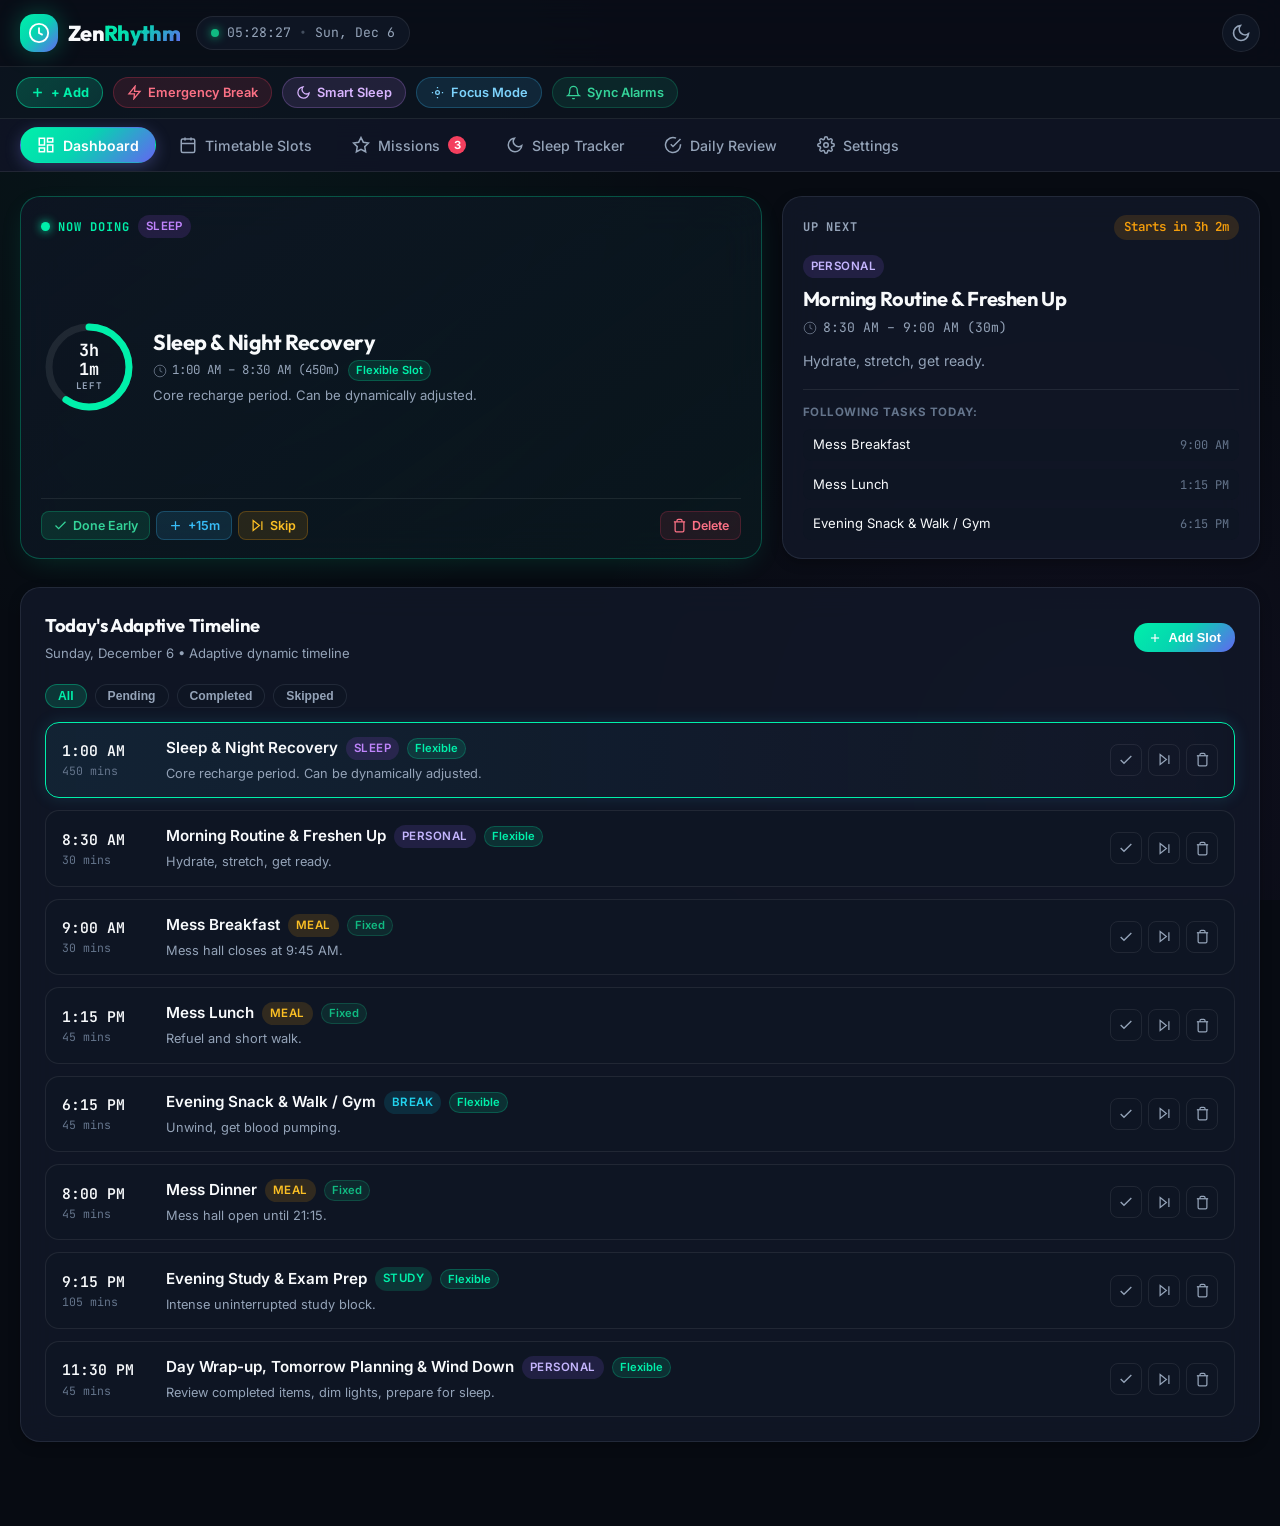
==== commit 8003aa10: "Rebrand app to ZenRhythm across web shell, manifest, storage, and Android native wrapper" ====
--- a/index.html
+++ b/index.html
@@ -3,9 +3,9 @@
 <head>
   <meta charset="UTF-8">
   <meta name="viewport" content="width=device-width, initial-scale=1.0, maximum-scale=1.0, user-scalable=no, viewport-fit=cover">
-  <meta name="description" content="AuraFlow — Dynamic biological rhythm, timetable and mission engine with smart sleep rescheduling and offline alarms.">
+  <meta name="description" content="ZenRhythm — Dynamic biological rhythm, timetable and mission engine with smart sleep rescheduling and offline alarms.">
   <meta name="theme-color" content="#070b12">
-  <title>AuraFlow — Dynamic Rhythm & Mission Scheduler</title>
+  <title>ZenRhythm — Dynamic Rhythm & Mission Scheduler</title>
 
   <!-- PWA Manifest & Icons -->
   <link rel="manifest" href="manifest.json">
@@ -34,7 +34,7 @@
               <polyline points="12 6 12 12 16 14" stroke-width="2"/>
             </svg>
           </div>
-          <span class="brand-name">Aura<span class="gradient-text">Flow</span></span>
+          <span class="brand-name">Zen<span class="gradient-text">Rhythm</span></span>
         </div>
         
         <div class="live-clock-badge" id="live-clock-badge">
@@ -65,7 +65,7 @@
         </button>
 
         <!-- PWA Install Button (hidden until prompt triggers) -->
-        <button id="btn-pwa-install" class="btn-chip btn-install hidden" title="Install AuraFlow on your device">
+        <button id="btn-pwa-install" class="btn-chip btn-install hidden" title="Install ZenRhythm on your device">
           <svg width="15" height="15" viewBox="0 0 24 24" fill="none" stroke="currentColor" stroke-width="2">
             <path d="M21 15v4a2 2 0 0 1-2 2H5a2 2 0 0 1-2-2v-4"></path>
             <polyline points="7 10 12 15 17 10"></polyline>
@@ -402,7 +402,7 @@
               <span id="sleep-status-text">CURRENTLY AWAKE</span>
             </div>
             <h3 id="sleep-session-headline" class="sleep-headline">Ready for rest tonight?</h3>
-            <p id="sleep-session-subtext" class="sleep-subtext">Tap "Sleep Now" when you go to bed. AuraFlow will count your exact sleep and automatically calculate your wake up.</p>
+            <p id="sleep-session-subtext" class="sleep-subtext">Tap "Sleep Now" when you go to bed. ZenRhythm will count your exact sleep and automatically calculate your wake up.</p>
           </div>
 
           <div class="sleep-session-actions">
--- a/css/style.css
+++ b/css/style.css
@@ -1,5 +1,5 @@
 /* ==========================================================================
-   AURAFLOW DESIGN SYSTEM & STYLESHEET
+   ZENRHYTHM DESIGN SYSTEM & STYLESHEET
    Aesthetics: Obsidian Glassmorphism, Bioluminescent Aurora Mint & Amber Accents
    Fluid Responsive Mobile & Desktop Engine
    ========================================================================== */
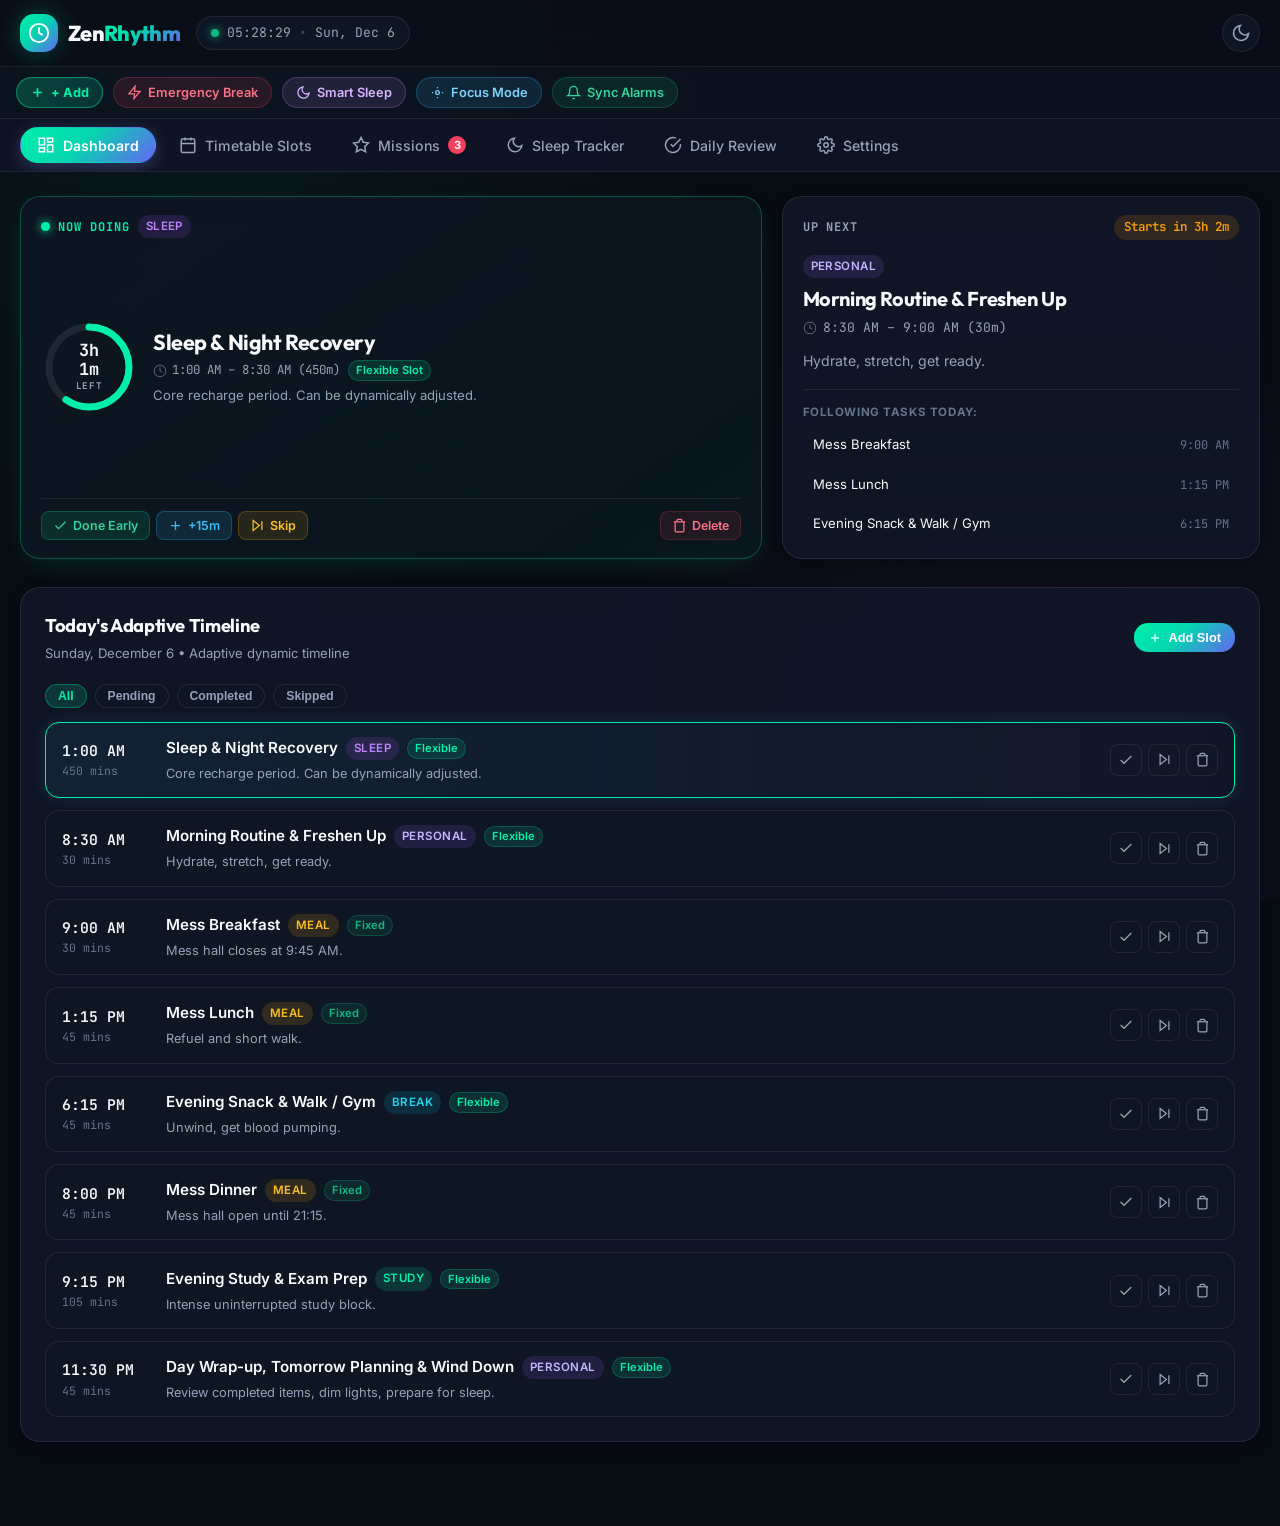
==== commit 5d46d74b: "Enhance sleep cycle graph: add X-axis time scale (11 PM - 10 AM), remove Gaussian mentions, and alig" ====
--- a/index.html
+++ b/index.html
@@ -469,32 +469,32 @@
           </div>
         </div>
 
-        <!-- 3.6: Two Gaussian Distribution Curves -->
+        <!-- 3.6: Circadian Sleep Distribution Curves -->
         <div class="charts-card-section">
-          <!-- Graph 1: Night Sleep & Deep Sleep Gaussian Distribution -->
+          <!-- Graph 1: Night Sleep & Deep Sleep Distribution -->
           <div class="analytics-card">
             <div class="analytics-card-header">
               <div class="analytics-title-wrap">
                 <span class="chart-icon">🌌</span>
                 <div>
-                  <h4>Circadian Rhythm & Night Sleep Distribution</h4>
-                  <p class="chart-desc">7-Day Gaussian curve showing bedtime, wake time, and peak deep sleep midpoint.</p>
+                  <h4>Circadian Rhythm & Night Sleep Cycle</h4>
+                  <p class="chart-desc">7-Day sleep architecture showing bedtime, wake time, and restorative deep sleep stage.</p>
                 </div>
               </div>
             </div>
             <div class="chart-canvas-container" id="curve-night-container">
-              <svg id="svg-night-curve" class="gaussian-svg" viewBox="0 0 600 200" preserveAspectRatio="none">
+              <svg id="svg-night-curve" class="gaussian-svg" viewBox="0 0 600 210" preserveAspectRatio="none">
                 <!-- Injected via JS -->
               </svg>
             </div>
             <div class="curve-legend-row" id="night-curve-legend">
-              <span class="legend-item"><span class="legend-color color-bed"></span> Bedtime (~01:15 AM)</span>
-              <span class="legend-item"><span class="legend-color color-deep"></span> Peak Deep Sleep (~05:00 AM)</span>
-              <span class="legend-item"><span class="legend-color color-wake"></span> Wake Up (~08:45 AM)</span>
-            </div>
-          </div>
-
-          <!-- Graph 2: Daytime Naps Distribution Gaussian Curve -->
+              <span class="legend-item"><span class="legend-color color-bed"></span> Bedtime (~01:00 AM)</span>
+              <span class="legend-item"><span class="legend-color color-deep"></span> Peak Deep Sleep (~04:45 AM)</span>
+              <span class="legend-item"><span class="legend-color color-wake"></span> Wake Up (~08:30 AM)</span>
+            </div>
+          </div>
+
+          <!-- Graph 2: Daytime Naps Distribution -->
           <div class="analytics-card" style="margin-top: 16px;">
             <div class="analytics-card-header">
               <div class="analytics-title-wrap">
@@ -506,14 +506,14 @@
               </div>
             </div>
             <div class="chart-canvas-container" id="curve-nap-container">
-              <svg id="svg-nap-curve" class="gaussian-svg" viewBox="0 0 600 160" preserveAspectRatio="none">
+              <svg id="svg-nap-curve" class="gaussian-svg" viewBox="0 0 600 170" preserveAspectRatio="none">
                 <!-- Injected via JS -->
               </svg>
             </div>
             <div class="curve-legend-row" id="nap-curve-legend">
-              <span class="legend-item"><span class="legend-color color-nap-start"></span> Nap Onset (13:30 - 15:00)</span>
+              <span class="legend-item"><span class="legend-color color-nap-start"></span> Nap Onset (13:30 - 14:00)</span>
               <span class="legend-item"><span class="legend-color color-nap-peak"></span> Restorative Peak (~14:30)</span>
-              <span class="legend-item"><span class="legend-color color-nap-wake"></span> Refresh Window</span>
+              <span class="legend-item"><span class="legend-color color-nap-wake"></span> Refresh Window (15:30)</span>
             </div>
           </div>
         </div>
--- a/css/style.css
+++ b/css/style.css
@@ -1633,10 +1633,10 @@
 
 .chart-canvas-container {
   width: 100%;
-  height: 160px;
+  height: 180px;
   margin-top: 10px;
   position: relative;
-  overflow: hidden;
+  overflow: visible;
 }
 
 .gaussian-svg {
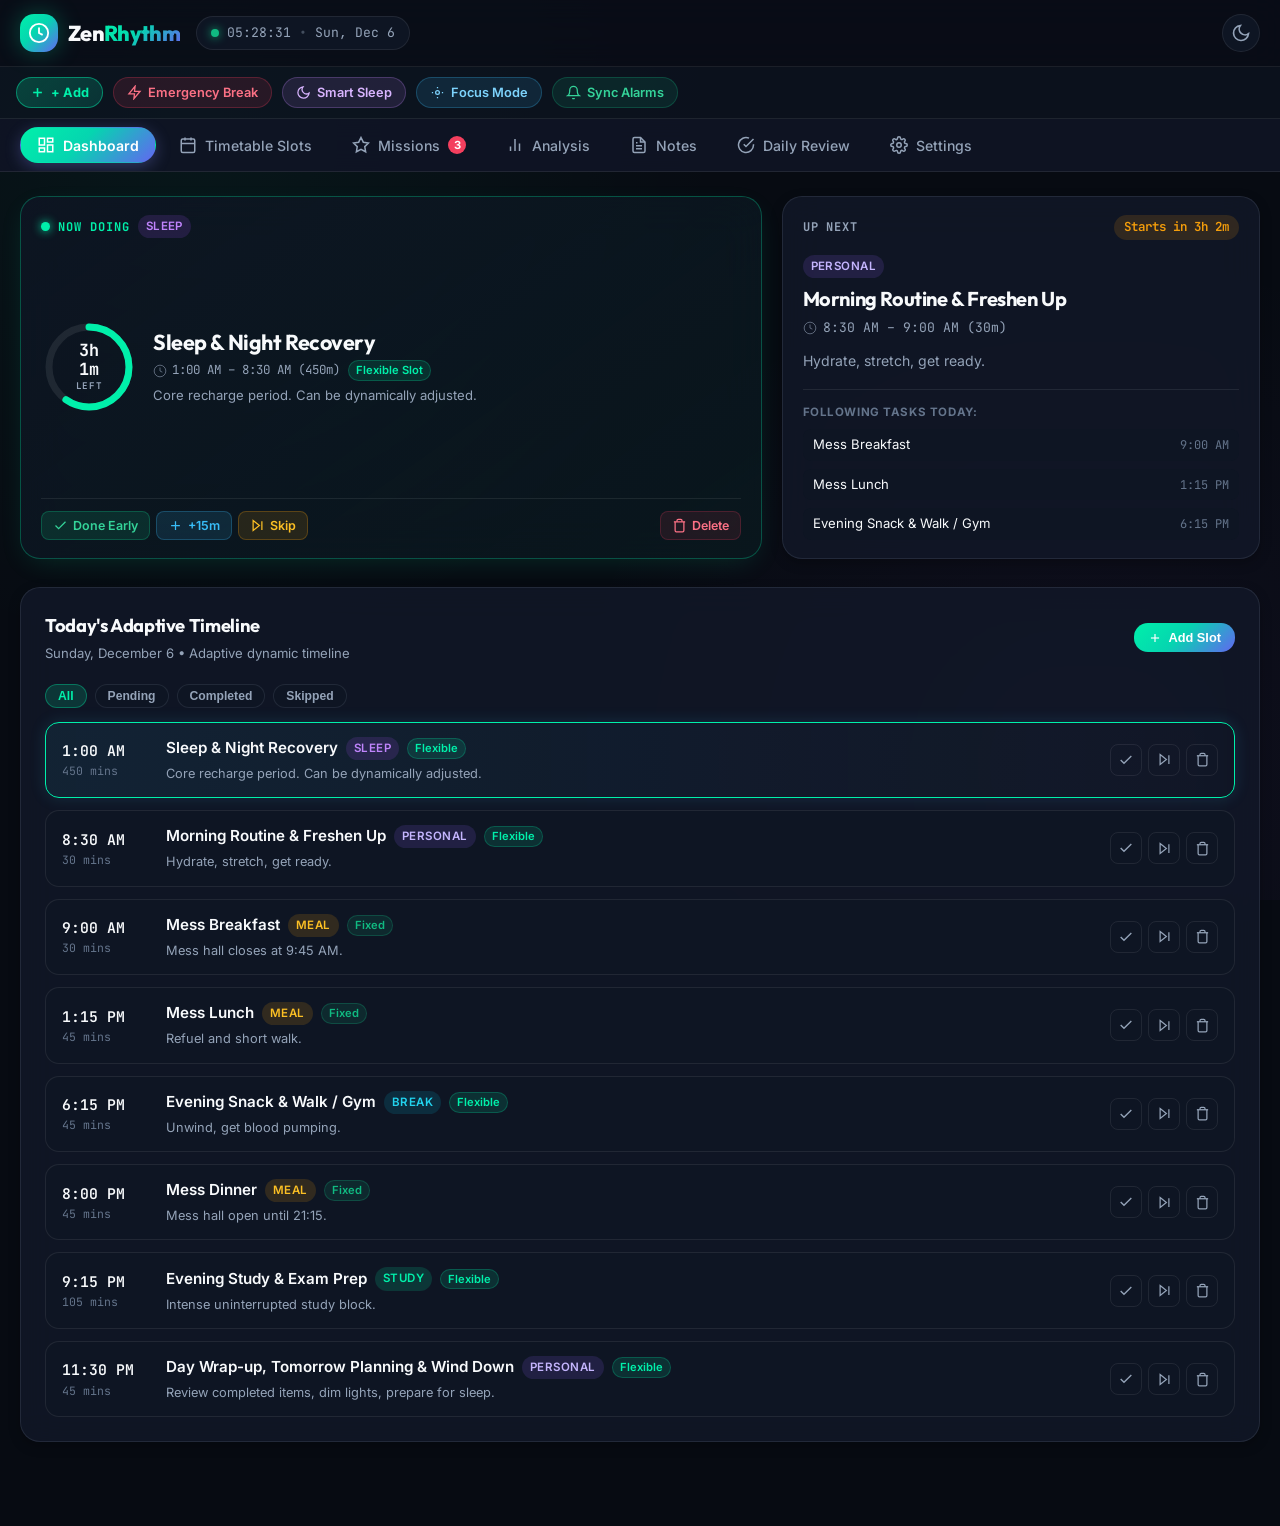
==== commit f8341961: "Add multiple reflections, settings archive, quick notes scratchpad, styled buffer dropdown, 24h anal" ====
--- a/index.html
+++ b/index.html
@@ -153,11 +153,24 @@
           <span class="badge-counter" id="badge-deadline-count">0</span>
         </button>
 
-        <button class="nav-tab" data-view="sleeplog">
+        <button class="nav-tab" data-view="analysis">
           <svg width="18" height="18" viewBox="0 0 24 24" fill="none" stroke="currentColor" stroke-width="2">
-            <path d="M21 12.79A9 9 0 1 1 11.21 3 7 7 0 0 0 21 12.79z"></path>
+            <line x1="18" y1="20" x2="18" y2="10"></line>
+            <line x1="12" y1="20" x2="12" y2="4"></line>
+            <line x1="6" y1="20" x2="6" y2="14"></line>
           </svg>
-          <span>Sleep Tracker</span>
+          <span>Analysis</span>
+        </button>
+
+        <button class="nav-tab" data-view="notes">
+          <svg width="18" height="18" viewBox="0 0 24 24" fill="none" stroke="currentColor" stroke-width="2">
+            <path d="M14 2H6a2 2 0 0 0-2 2v16a2 2 0 0 0 2 2h12a2 2 0 0 0 2-2V8z"></path>
+            <polyline points="14 2 14 8 20 8"></polyline>
+            <line x1="16" y1="13" x2="8" y2="13"></line>
+            <line x1="16" y1="17" x2="8" y2="17"></line>
+            <polyline points="10 9 9 9 8 9"></polyline>
+          </svg>
+          <span>Notes</span>
         </button>
 
         <button class="nav-tab" data-view="review">
@@ -228,16 +241,29 @@
 
                 <!-- 5.2: Buffer Time Dropdown Selector (when in free time) -->
                 <div id="buffer-activity-container" class="buffer-activity-container hidden">
-                  <label for="buffer-activity-select" class="buffer-label">What are you doing now?</label>
-                  <select id="buffer-activity-select" class="form-input-sm buffer-select">
-                    <option value="Free buffer time / Relax">Free buffer time / Relax</option>
-                    <option value="☕ Coffee & Quick Snack">☕ Coffee & Quick Snack</option>
-                    <option value="🚶 Short Walk & Stretching">🚶 Short Walk & Stretching</option>
-                    <option value="📖 Reading / Casual Learning">📖 Reading / Casual Learning</option>
-                    <option value="🔋 Quick Power Nap">🔋 Quick Power Nap</option>
-                    <option value="🎧 Music & Wind Down">🎧 Music & Wind Down</option>
-                    <option value="📝 Reviewing Notes Ahead">📝 Reviewing Notes Ahead</option>
-                  </select>
+                  <div class="buffer-header-row">
+                    <span class="buffer-label">
+                      <span>⏱️</span>
+                      <span>What are you doing now?</span>
+                    </span>
+                    <span class="buffer-badge">LOGGING TIME</span>
+                  </div>
+                  <div class="buffer-select-wrapper">
+                    <select id="buffer-activity-select" class="buffer-select-styled">
+                      <option value="Free buffer time / Relax">🛋️ Free buffer time / Relax</option>
+                      <option value="☕ Coffee & Quick Snack">☕ Coffee & Quick Snack</option>
+                      <option value="🚶 Short Walk & Stretching">🚶 Short Walk & Stretching</option>
+                      <option value="📖 Reading / Casual Learning">📖 Reading / Casual Learning</option>
+                      <option value="🔋 Quick Power Nap">🔋 Quick Power Nap</option>
+                      <option value="🎧 Music & Wind Down">🎧 Music & Wind Down</option>
+                      <option value="📝 Reviewing Notes Ahead">📝 Reviewing Notes Ahead</option>
+                      <option value="📱 Social Media / Browsing">📱 Social Media / Browsing</option>
+                      <option value="🧹 Chores & Room Cleanup">🧹 Chores & Room Cleanup</option>
+                    </select>
+                    <span class="select-chevron">
+                      <svg width="14" height="14" viewBox="0 0 24 24" fill="none" stroke="currentColor" stroke-width="2.5"><polyline points="6 9 12 15 18 9"/></svg>
+                    </span>
+                  </div>
                 </div>
 
                 <p id="now-task-notes" class="task-notes-text">Tackle deadline priorities or problem solving.</p>
@@ -381,17 +407,87 @@
         </div>
       </section>
 
-      <!-- ================= VIEW 4: SLEEP TRACKER ================= -->
-      <section id="view-sleeplog" class="app-view">
+      <!-- ================= VIEW 4: ANALYSIS (TIME ALLOCATION & SLEEP RHYTHM) ================= -->
+      <section id="view-analysis" class="app-view">
         <div class="view-header-row">
           <div>
-            <h2>Sleep Tracker & Smart Wake</h2>
-            <p class="section-subtitle">Real-time sleep tracking, circadian rhythms, and adaptive morning ripple.</p>
+            <h2>Life Rhythm & Productivity Analysis</h2>
+            <p class="section-subtitle">24-hour time allocation, deep work efficiency, buffer time tracking, and circadian health.</p>
           </div>
           <button id="btn-open-sleep-modal-2" class="btn-secondary">
             <svg width="15" height="15" viewBox="0 0 24 24" fill="none" stroke="currentColor" stroke-width="2"><path d="M12 5v14M5 12h14"></path></svg>
-            <span>Manual Entry</span>
+            <span>Manual Sleep Entry</span>
           </button>
+        </div>
+
+        <!-- 24-Hour Time Allocation & Productivity Score Card -->
+        <div class="time-allocation-card">
+          <div class="alloc-card-top">
+            <div>
+              <span class="alloc-badge">24-HOUR RHYTHM BREAKDOWN</span>
+              <h3 class="alloc-heading">Time Spent vs. Rest & Buffer</h3>
+            </div>
+            <div class="alloc-score-badge" id="alloc-efficiency-score">
+              <span class="score-val" id="score-efficiency-val">88%</span>
+              <span class="score-lbl">Efficiency</span>
+            </div>
+          </div>
+
+          <!-- Segmented 24-hour progress bar -->
+          <div class="time-distribution-bar-wrapper">
+            <div class="time-distribution-bar" id="alloc-distribution-bar">
+              <div class="alloc-seg seg-study" id="seg-study" style="width: 35%;" title="Focus & Study"></div>
+              <div class="alloc-seg seg-class" id="seg-class" style="width: 20%;" title="Lectures & Labs"></div>
+              <div class="alloc-seg seg-sleep" id="seg-sleep" style="width: 31%;" title="Sleep & Rest"></div>
+              <div class="alloc-seg seg-routine" id="seg-routine" style="width: 8%;" title="Meals & Routine"></div>
+              <div class="alloc-seg seg-buffer" id="seg-buffer" style="width: 6%;" title="Buffer Time"></div>
+            </div>
+          </div>
+
+          <!-- 5 Metric Boxes Grid -->
+          <div class="alloc-metrics-grid">
+            <div class="alloc-metric-item">
+              <span class="dot-indicator dot-study"></span>
+              <div>
+                <span class="alloc-metric-val" id="val-study-hrs">5.2h</span>
+                <span class="alloc-metric-lbl">Focus Work</span>
+              </div>
+            </div>
+            <div class="alloc-metric-item">
+              <span class="dot-indicator dot-class"></span>
+              <div>
+                <span class="alloc-metric-val" id="val-class-hrs">3.0h</span>
+                <span class="alloc-metric-lbl">Classes</span>
+              </div>
+            </div>
+            <div class="alloc-metric-item">
+              <span class="dot-indicator dot-sleep"></span>
+              <div>
+                <span class="alloc-metric-val" id="val-sleep-hrs">7.5h</span>
+                <span class="alloc-metric-lbl">Sleep & Naps</span>
+              </div>
+            </div>
+            <div class="alloc-metric-item">
+              <span class="dot-indicator dot-buffer"></span>
+              <div>
+                <span class="alloc-metric-val" id="val-buffer-hrs">1.8h</span>
+                <span class="alloc-metric-lbl">Buffer / Relax</span>
+              </div>
+            </div>
+            <div class="alloc-metric-item">
+              <span class="dot-indicator dot-routine"></span>
+              <div>
+                <span class="alloc-metric-val" id="val-routine-hrs">2.0h</span>
+                <span class="alloc-metric-lbl">Routine & Meals</span>
+              </div>
+            </div>
+          </div>
+
+          <!-- Recent Buffer Activity Log Preview -->
+          <div class="alloc-buffer-log-row">
+            <span class="buffer-log-title">⏱️ Active Buffer Time Activity:</span>
+            <span class="buffer-log-value" id="alloc-buffer-current-text">Free buffer time / Relax</span>
+          </div>
         </div>
 
         <!-- 3.1: 1-Tap Sleep / Wake Action Card (No complex form needed!) -->
@@ -540,7 +636,41 @@
         </div>
       </section>
 
-      <!-- ================= VIEW 5: DAILY REVIEW ================= -->
+      <!-- ================= VIEW 5: QUICK NOTES & IDEAS ================= -->
+      <section id="view-notes" class="app-view">
+        <div class="view-header-row">
+          <div>
+            <h2>Quick Notes & Scratchpad</h2>
+            <p class="section-subtitle">Capture exam formulas, ideas, priority memos, and lecture summaries.</p>
+          </div>
+          <button id="btn-add-note-modal" class="btn-primary">
+            <svg width="15" height="15" viewBox="0 0 24 24" fill="none" stroke="currentColor" stroke-width="2"><line x1="12" y1="5" x2="12" y2="19"/><line x1="5" y1="12" x2="19" y2="12"/></svg>
+            <span>New Note</span>
+          </button>
+        </div>
+
+        <!-- Notes Search & Filter Bar -->
+        <div class="notes-controls-row">
+          <div class="notes-search-wrap">
+            <svg width="16" height="16" viewBox="0 0 24 24" fill="none" stroke="currentColor" stroke-width="2"><circle cx="11" cy="11" r="8"></circle><line x1="21" y1="21" x2="16.65" y2="16.65"></line></svg>
+            <input type="text" id="input-notes-search" class="form-input-sm notes-search-input" placeholder="Search notes by keyword...">
+          </div>
+          <div class="notes-filter-chips">
+            <button class="filter-chip active" data-notes-filter="all">All</button>
+            <button class="filter-chip" data-notes-filter="study">Study</button>
+            <button class="filter-chip" data-notes-filter="ideas">Ideas</button>
+            <button class="filter-chip" data-notes-filter="urgent">Urgent</button>
+            <button class="filter-chip" data-notes-filter="personal">Personal</button>
+          </div>
+        </div>
+
+        <!-- Notes Grid Container -->
+        <div id="notes-grid" class="notes-grid-container">
+          <!-- Injected via JS -->
+        </div>
+      </section>
+
+      <!-- ================= VIEW 6: DAILY REVIEW ================= -->
       <section id="view-review" class="app-view">
         <div class="view-header-row">
           <div>
@@ -702,6 +832,26 @@
               <h4>Reset Data</h4>
               <p class="card-desc">Reset all timetable slots and history back to default student schedule.</p>
               <button id="btn-reset-default" class="btn-danger-outline">Reset to Default Sample Schedule</button>
+            </div>
+          </div>
+
+          <!-- Archive & Full History Section -->
+          <div class="settings-card full-width-card" style="grid-column: 1 / -1;">
+            <div class="section-card-header">
+              <div>
+                <h3>Data History & Full Archives</h3>
+                <p class="card-desc">Review your past completed tasks, chronological reflection history, and buffer time logs.</p>
+              </div>
+            </div>
+
+            <div class="archive-tab-bar">
+              <button class="archive-tab-btn active" data-archive-tab="tasks">✅ Completed Tasks (<span id="count-archive-tasks">0</span>)</button>
+              <button class="archive-tab-btn" data-archive-tab="reflections">📖 Reflections (<span id="count-archive-reflections">0</span>)</button>
+              <button class="archive-tab-btn" data-archive-tab="buffer">⏱️ Buffer Logs (<span id="count-archive-buffer">0</span>)</button>
+            </div>
+
+            <div id="archive-list-container" class="archive-list-container">
+              <!-- Rendered via JS -->
             </div>
           </div>
         </div>
@@ -1001,7 +1151,60 @@
     </div>
   </div>
 
-  <!-- ================= 6. FULLSCREEN FOCUS MODE OVERLAY ================= -->
+  <!-- 6. ADD / EDIT NOTE MODAL -->
+  <div id="modal-note" class="modal-backdrop hidden" role="dialog" aria-modal="true">
+    <div class="modal-window">
+      <div class="modal-header">
+        <div class="modal-title-wrap">
+          <span class="modal-icon">📝</span>
+          <div>
+            <h3 id="modal-note-title-heading">Create Note</h3>
+          </div>
+        </div>
+        <button class="modal-close-btn" data-close="modal-note">&times;</button>
+      </div>
+
+      <form id="form-note" class="modal-body">
+        <input type="hidden" id="note-form-id">
+
+        <div class="form-group">
+          <label for="note-form-title">Title *</label>
+          <input type="text" id="note-form-title" class="form-input" required placeholder="e.g. CPU Scheduling Formulas, Exam Tips">
+        </div>
+
+        <div class="form-group-row">
+          <div class="form-group">
+            <label for="note-form-category">Category</label>
+            <select id="note-form-category" class="form-input">
+              <option value="study" selected>Study / Lecture</option>
+              <option value="ideas">Ideas / Thoughts</option>
+              <option value="urgent">Urgent Memo</option>
+              <option value="personal">Personal</option>
+            </select>
+          </div>
+
+          <div class="form-group" style="display: flex; align-items: flex-end; padding-bottom: 8px;">
+            <label style="display: flex; align-items: center; gap: 8px; cursor: pointer; font-size: 0.85rem; color: var(--text-main);">
+              <input type="checkbox" id="note-form-pinned" style="accent-color: var(--accent-primary); width: 16px; height: 16px;">
+              <span>📌 Pin to Top</span>
+            </label>
+          </div>
+        </div>
+
+        <div class="form-group">
+          <label for="note-form-content">Content *</label>
+          <textarea id="note-form-content" class="form-textarea" rows="6" required placeholder="Write your notes, formulas, bullet points, or thoughts here..."></textarea>
+        </div>
+
+        <div class="modal-footer">
+          <button type="button" class="btn-secondary" data-close="modal-note">Cancel</button>
+          <button type="submit" class="btn-primary" id="btn-save-note">Save Note</button>
+        </div>
+      </form>
+    </div>
+  </div>
+
+  <!-- ================= 7. FULLSCREEN FOCUS MODE OVERLAY ================= -->
   <div id="focus-overlay" class="focus-overlay hidden" role="dialog" aria-modal="true">
     <div class="focus-header">
       <div class="focus-brand">
--- a/css/style.css
+++ b/css/style.css
@@ -814,32 +814,95 @@
   border: 1px solid rgba(16, 185, 129, 0.25);
 }
 
-/* 5.2: Buffer Activity Dropdown */
+/* 5.2: Buffer Activity Dropdown - Modern Frosted Glass Card */
 .buffer-activity-container {
-  margin: 6px 0;
-  display: flex;
-  flex-direction: column;
-  gap: 4px;
+  margin: 10px 0;
+  padding: 10px 14px;
+  background: rgba(14, 21, 35, 0.85);
+  border: 1px solid rgba(0, 240, 170, 0.28);
+  border-radius: var(--radius-md);
+  box-shadow: 0 4px 16px rgba(0, 0, 0, 0.35);
+  backdrop-filter: blur(10px);
+  display: flex;
+  flex-direction: column;
+  gap: 8px;
+  transition: border-color var(--transition-fast), box-shadow var(--transition-fast);
+}
+
+.buffer-activity-container:hover {
+  border-color: rgba(0, 240, 170, 0.5);
+  box-shadow: 0 4px 20px rgba(0, 240, 170, 0.15);
+}
+
+.buffer-header-row {
+  display: flex;
+  align-items: center;
+  justify-content: space-between;
 }
 
 .buffer-label {
-  font-size: 0.72rem;
+  display: inline-flex;
+  align-items: center;
+  gap: 6px;
+  font-size: 0.74rem;
   color: var(--accent-primary);
-  font-weight: 600;
+  font-weight: 700;
+  letter-spacing: 0.04em;
   text-transform: uppercase;
-  letter-spacing: 0.04em;
-}
-
-.buffer-select {
-  padding: 5px 10px;
+}
+
+.buffer-badge {
+  font-size: 0.65rem;
+  font-weight: 700;
+  padding: 2px 7px;
+  border-radius: 10px;
+  background: rgba(0, 240, 170, 0.15);
+  color: var(--accent-primary);
+  border: 1px solid rgba(0, 240, 170, 0.3);
+  letter-spacing: 0.05em;
+}
+
+.buffer-select-wrapper {
+  position: relative;
+  width: 100%;
+}
+
+.buffer-select-styled {
+  width: 100%;
+  appearance: none;
+  -webkit-appearance: none;
+  padding: 9px 36px 9px 12px;
   border-radius: var(--radius-sm);
-  background: rgba(7, 11, 18, 0.85);
-  border: 1px solid rgba(0, 240, 170, 0.3);
-  color: var(--text-main);
-  font-size: 0.82rem;
+  background: rgba(7, 11, 18, 0.95);
+  border: 1px solid rgba(255, 255, 255, 0.14);
+  color: #f1f5f9;
+  font-size: 0.86rem;
   font-weight: 500;
   cursor: pointer;
-  max-width: 100%;
+  outline: none;
+  transition: all var(--transition-fast);
+}
+
+.buffer-select-styled:focus {
+  border-color: var(--accent-primary);
+  box-shadow: 0 0 0 2px rgba(0, 240, 170, 0.25);
+}
+
+.buffer-select-styled option {
+  background: #0e1523;
+  color: #f1f5f9;
+  padding: 8px;
+}
+
+.select-chevron {
+  position: absolute;
+  right: 12px;
+  top: 50%;
+  transform: translateY(-50%);
+  pointer-events: none;
+  color: var(--accent-primary);
+  display: flex;
+  align-items: center;
 }
 
 .task-notes-text {
@@ -2663,3 +2726,366 @@
 .toast-close:hover {
   color: #ffffff;
 }
+
+/* ==========================================================================
+   TIME ALLOCATION & PRODUCTIVITY ANALYSIS STYLES
+   ========================================================================== */
+.time-allocation-card {
+  background: var(--bg-card);
+  border: 1px solid rgba(0, 240, 170, 0.22);
+  border-radius: var(--radius-lg);
+  padding: 18px 20px;
+  margin-bottom: 20px;
+  box-shadow: 0 4px 20px rgba(0, 0, 0, 0.35);
+  backdrop-filter: blur(12px);
+}
+
+.alloc-card-top {
+  display: flex;
+  align-items: flex-start;
+  justify-content: space-between;
+  gap: 12px;
+  margin-bottom: 14px;
+}
+
+.alloc-badge {
+  font-size: 0.68rem;
+  font-weight: 700;
+  letter-spacing: 0.06em;
+  color: var(--accent-primary);
+  text-transform: uppercase;
+}
+
+.alloc-heading {
+  font-size: 1.15rem;
+  font-weight: 700;
+  color: #ffffff;
+  margin-top: 2px;
+}
+
+.alloc-score-badge {
+  display: flex;
+  flex-direction: column;
+  align-items: center;
+  justify-content: center;
+  padding: 6px 14px;
+  background: rgba(0, 240, 170, 0.12);
+  border: 1px solid rgba(0, 240, 170, 0.35);
+  border-radius: var(--radius-md);
+  min-width: 68px;
+}
+
+.score-val {
+  font-size: 1.25rem;
+  font-weight: 800;
+  color: var(--accent-primary);
+  font-family: 'JetBrains Mono', monospace;
+  line-height: 1;
+}
+
+.score-lbl {
+  font-size: 0.65rem;
+  color: var(--text-muted);
+  text-transform: uppercase;
+  margin-top: 3px;
+  font-weight: 600;
+}
+
+.time-distribution-bar-wrapper {
+  margin: 14px 0;
+}
+
+.time-distribution-bar {
+  display: flex;
+  height: 12px;
+  border-radius: 6px;
+  overflow: hidden;
+  background: rgba(255, 255, 255, 0.08);
+  box-shadow: inset 0 1px 3px rgba(0, 0, 0, 0.4);
+}
+
+.alloc-seg {
+  height: 100%;
+  transition: width 0.6s cubic-bezier(0.4, 0, 0.2, 1);
+}
+
+.seg-study { background: #00f0aa; }
+.seg-class { background: #05d5b0; }
+.seg-sleep { background: #a855f7; }
+.seg-routine { background: #f59e0b; }
+.seg-buffer { background: #38bdf8; }
+
+.alloc-metrics-grid {
+  display: grid;
+  grid-template-columns: repeat(auto-fit, minmax(105px, 1fr));
+  gap: 10px;
+  margin-top: 14px;
+}
+
+.alloc-metric-item {
+  display: flex;
+  align-items: center;
+  gap: 8px;
+  padding: 8px 10px;
+  background: rgba(255, 255, 255, 0.03);
+  border: 1px solid rgba(255, 255, 255, 0.06);
+  border-radius: var(--radius-sm);
+}
+
+.dot-indicator {
+  width: 8px;
+  height: 8px;
+  border-radius: 50%;
+  flex-shrink: 0;
+}
+
+.dot-study { background: #00f0aa; }
+.dot-class { background: #05d5b0; }
+.dot-sleep { background: #a855f7; }
+.dot-routine { background: #f59e0b; }
+.dot-buffer { background: #38bdf8; }
+
+.alloc-metric-val {
+  display: block;
+  font-size: 0.95rem;
+  font-weight: 700;
+  color: #ffffff;
+  line-height: 1.1;
+  font-family: 'JetBrains Mono', monospace;
+}
+
+.alloc-metric-lbl {
+  display: block;
+  font-size: 0.68rem;
+  color: var(--text-muted);
+  margin-top: 2px;
+}
+
+.alloc-buffer-log-row {
+  margin-top: 14px;
+  padding-top: 10px;
+  border-top: 1px solid rgba(255, 255, 255, 0.07);
+  display: flex;
+  align-items: center;
+  justify-content: space-between;
+  gap: 10px;
+  font-size: 0.8rem;
+  flex-wrap: wrap;
+}
+
+.buffer-log-title {
+  color: var(--text-muted);
+  font-weight: 600;
+}
+
+.buffer-log-value {
+  color: #38bdf8;
+  font-weight: 600;
+}
+
+/* ==========================================================================
+   NOTES & IDEAS VIEW STYLES
+   ========================================================================== */
+.notes-controls-row {
+  display: flex;
+  flex-direction: column;
+  gap: 12px;
+  margin-bottom: 20px;
+}
+
+.notes-search-wrap {
+  position: relative;
+  width: 100%;
+}
+
+.notes-search-wrap svg {
+  position: absolute;
+  left: 12px;
+  top: 50%;
+  transform: translateY(-50%);
+  color: var(--text-muted);
+  pointer-events: none;
+}
+
+.notes-search-input {
+  width: 100%;
+  padding-left: 36px;
+  background: var(--bg-card);
+  border: 1px solid rgba(255, 255, 255, 0.1);
+  border-radius: var(--radius-md);
+  color: var(--text-main);
+  height: 40px;
+  font-size: 0.88rem;
+}
+
+.notes-search-input:focus {
+  border-color: var(--accent-primary);
+  outline: none;
+  box-shadow: 0 0 0 2px rgba(0, 240, 170, 0.2);
+}
+
+.notes-filter-chips {
+  display: flex;
+  align-items: center;
+  gap: 8px;
+  overflow-x: auto;
+  padding-bottom: 4px;
+}
+
+.notes-grid-container {
+  display: grid;
+  grid-template-columns: 1fr;
+  gap: 14px;
+}
+
+@media (min-width: 680px) {
+  .notes-grid-container {
+    grid-template-columns: repeat(auto-fill, minmax(300px, 1fr));
+  }
+}
+
+.note-card {
+  background: var(--bg-card);
+  border: 1px solid var(--border-subtle);
+  border-radius: var(--radius-md);
+  padding: 16px;
+  display: flex;
+  flex-direction: column;
+  justify-content: space-between;
+  gap: 10px;
+  transition: transform var(--transition-fast), border-color var(--transition-fast), box-shadow var(--transition-fast);
+  position: relative;
+}
+
+.note-card:hover {
+  transform: translateY(-2px);
+  border-color: rgba(0, 240, 170, 0.4);
+  box-shadow: 0 6px 20px rgba(0, 0, 0, 0.3);
+}
+
+.note-card.is-pinned {
+  border-color: rgba(245, 158, 11, 0.5);
+  background: linear-gradient(145deg, rgba(14, 21, 35, 0.95), rgba(245, 158, 11, 0.06));
+}
+
+.note-card-header {
+  display: flex;
+  align-items: flex-start;
+  justify-content: space-between;
+  gap: 8px;
+}
+
+.note-title-wrap {
+  display: flex;
+  flex-direction: column;
+  gap: 4px;
+}
+
+.note-heading {
+  font-size: 1.05rem;
+  font-weight: 700;
+  color: #ffffff;
+  line-height: 1.3;
+}
+
+.note-date-text {
+  font-size: 0.72rem;
+  color: var(--text-muted);
+}
+
+.note-badge-row {
+  display: flex;
+  align-items: center;
+  gap: 6px;
+}
+
+.pin-icon-badge {
+  font-size: 0.85rem;
+  color: #f59e0b;
+}
+
+.note-body-text {
+  font-size: 0.88rem;
+  color: #cbd5e1;
+  line-height: 1.5;
+  white-space: pre-wrap;
+  word-break: break-word;
+}
+
+.note-actions-row {
+  display: flex;
+  align-items: center;
+  justify-content: space-between;
+  margin-top: 8px;
+  padding-top: 8px;
+  border-top: 1px solid rgba(255, 255, 255, 0.06);
+}
+
+/* ==========================================================================
+   SETTINGS ARCHIVE & DATA HISTORY STYLES
+   ========================================================================== */
+.archive-tab-bar {
+  display: flex;
+  align-items: center;
+  gap: 8px;
+  margin: 14px 0 16px;
+  overflow-x: auto;
+  padding-bottom: 4px;
+}
+
+.archive-tab-btn {
+  padding: 6px 14px;
+  font-size: 0.78rem;
+  font-weight: 600;
+  border-radius: var(--radius-pill);
+  border: 1px solid var(--border-subtle);
+  background: rgba(255, 255, 255, 0.04);
+  color: var(--text-muted);
+  cursor: pointer;
+  white-space: nowrap;
+  transition: all var(--transition-fast);
+}
+
+.archive-tab-btn.active {
+  background: rgba(0, 240, 170, 0.15);
+  border-color: var(--accent-primary);
+  color: var(--accent-primary);
+}
+
+.archive-list-container {
+  max-height: 400px;
+  overflow-y: auto;
+  display: flex;
+  flex-direction: column;
+  gap: 8px;
+  padding-right: 4px;
+}
+
+.archive-item-card {
+  padding: 10px 14px;
+  background: rgba(255, 255, 255, 0.03);
+  border: 1px solid rgba(255, 255, 255, 0.07);
+  border-radius: var(--radius-sm);
+  display: flex;
+  align-items: center;
+  justify-content: space-between;
+  gap: 12px;
+}
+
+.archive-item-main {
+  display: flex;
+  flex-direction: column;
+  gap: 2px;
+}
+
+.archive-item-title {
+  font-size: 0.88rem;
+  font-weight: 600;
+  color: #ffffff;
+}
+
+.archive-item-sub {
+  font-size: 0.74rem;
+  color: var(--text-muted);
+}
+
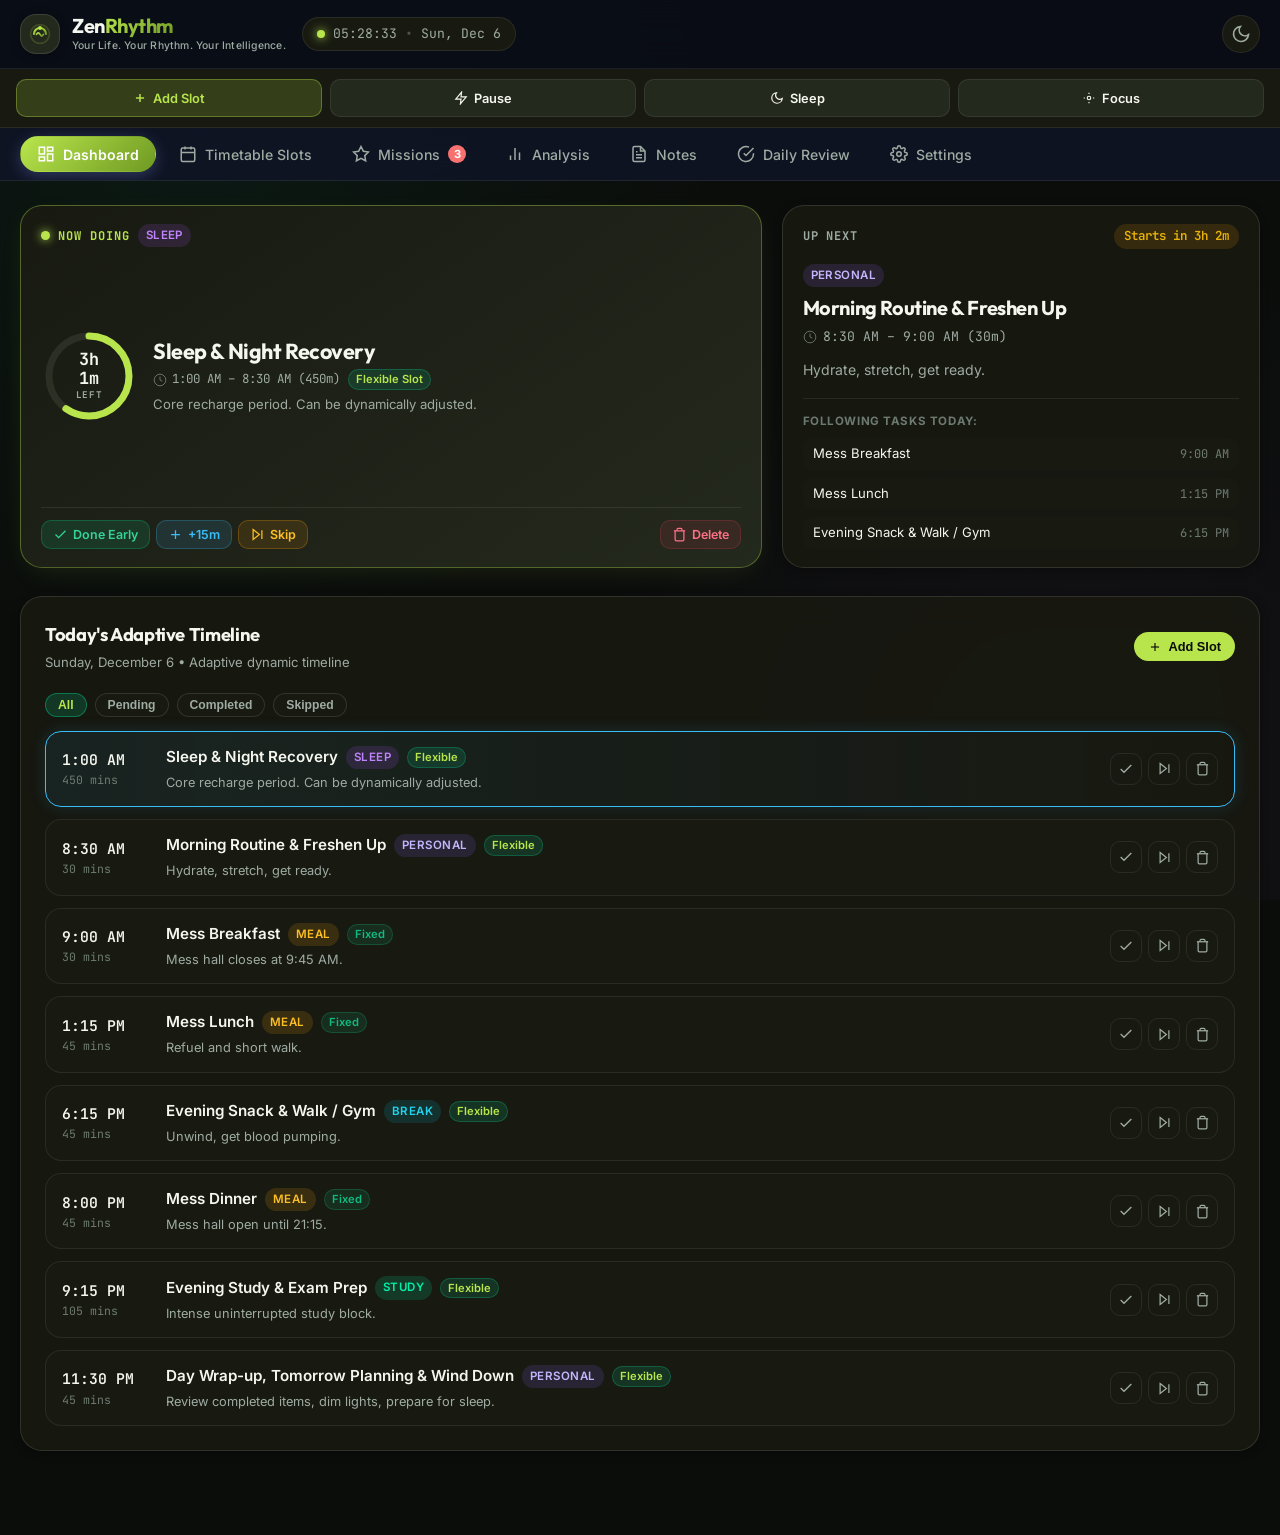
==== commit f8d0625d: "feat: Apple-style UI redesign with custom dark palette, zero emojis, swipe navigation and brand logo" ====
--- a/index.html
+++ b/index.html
@@ -29,12 +29,23 @@
       <div class="nav-left">
         <div class="brand-logo">
           <div class="logo-icon-pulse">
-            <svg width="22" height="22" viewBox="0 0 24 24" fill="none" stroke="currentColor">
-              <circle cx="12" cy="12" r="10" stroke-width="2"/>
-              <polyline points="12 6 12 12 16 14" stroke-width="2"/>
+            <svg width="24" height="24" viewBox="0 0 28 28" fill="none">
+              <defs>
+                <linearGradient id="zenLogoGrad" x1="0%" y1="0%" x2="100%" y2="100%">
+                  <stop offset="0%" stop-color="#B9E54C" />
+                  <stop offset="100%" stop-color="#6F9A23" />
+                </linearGradient>
+              </defs>
+              <circle cx="14" cy="14" r="11" stroke="currentColor" stroke-opacity="0.18" stroke-width="2" />
+              <path d="M7 14C7 10.134 10.134 7 14 7C17.866 7 21 10.134 21 14" stroke="url(#zenLogoGrad)" stroke-width="2.6" stroke-linecap="round" />
+              <path d="M10 14.5C11.5 12 12.5 12 14 14.5C15.5 17 16.5 17 18 14.5" stroke="url(#zenLogoGrad)" stroke-width="2" stroke-linecap="round" stroke-linejoin="round" />
+              <circle cx="14" cy="7" r="2.2" fill="#B9E54C" />
             </svg>
           </div>
-          <span class="brand-name">Zen<span class="gradient-text">Rhythm</span></span>
+          <div class="brand-text-wrap">
+            <span class="brand-name">Zen<span class="gradient-text">Rhythm</span></span>
+            <span class="brand-tagline">Your Life. Your Rhythm. Your Intelligence.</span>
+          </div>
         </div>
         
         <div class="live-clock-badge" id="live-clock-badge">
@@ -76,49 +87,39 @@
       </div>
     </header>
 
-    <!-- Top Action Row (Horizontal Scrollable Strip below brand title on mobile) -->
+    <!-- Top Action Row (Equal 4-Column Grid covering entire row) -->
     <div class="quick-action-strip" id="top-action-strip">
-      <!-- 5.3.2: + Icon for Quick Add Task -->
-      <button id="btn-top-quick-add" class="btn-chip btn-quick-add" title="Quickly Add New Slot or Task">
-        <svg width="15" height="15" viewBox="0 0 24 24" fill="none" stroke="currentColor" stroke-width="2.5">
+      <button id="btn-top-quick-add" class="btn-chip btn-quick-add" title="Quickly Add New Slot">
+        <svg width="14" height="14" viewBox="0 0 24 24" fill="none" stroke="currentColor" stroke-width="2.5">
           <line x1="12" y1="5" x2="12" y2="19"></line>
           <line x1="5" y1="12" x2="19" y2="12"></line>
         </svg>
-        <span>+ Add</span>
+        <span>Add Slot</span>
       </button>
 
       <!-- Emergency Time Button -->
-      <button id="btn-emergency-time" class="btn-chip btn-emergency" title="Insert unplanned free time / pause">
-        <svg width="15" height="15" viewBox="0 0 24 24" fill="none" stroke="currentColor" stroke-width="2">
+      <button id="btn-emergency-time" class="btn-chip btn-emergency" title="Insert unplanned pause">
+        <svg width="14" height="14" viewBox="0 0 24 24" fill="none" stroke="currentColor" stroke-width="2">
           <polygon points="13 2 3 14 12 14 11 22 21 10 12 10 13 2"></polygon>
         </svg>
-        <span>Emergency Break</span>
+        <span>Pause</span>
       </button>
 
       <!-- Sleep / Wake Ripple Button -->
-      <button id="btn-sleep-adjust" class="btn-chip btn-sleep" title="Log sleep or wake time to dynamically ripple schedule">
-        <svg width="15" height="15" viewBox="0 0 24 24" fill="none" stroke="currentColor" stroke-width="2">
+      <button id="btn-sleep-adjust" class="btn-chip btn-sleep" title="Log sleep or wake rhythm">
+        <svg width="14" height="14" viewBox="0 0 24 24" fill="none" stroke="currentColor" stroke-width="2">
           <path d="M21 12.79A9 9 0 1 1 11.21 3 7 7 0 0 0 21 12.79z"></path>
         </svg>
-        <span>Smart Sleep</span>
+        <span>Sleep</span>
       </button>
 
       <!-- Focus Mode Launch Button -->
-      <button id="btn-enter-focus" class="btn-chip btn-focus" title="Enter Distraction-Free Focus Mode">
-        <svg width="15" height="15" viewBox="0 0 24 24" fill="none" stroke="currentColor" stroke-width="2">
+      <button id="btn-enter-focus" class="btn-chip btn-focus" title="Distraction-Free Focus Mode">
+        <svg width="14" height="14" viewBox="0 0 24 24" fill="none" stroke="currentColor" stroke-width="2">
           <circle cx="12" cy="12" r="3"></circle>
           <path d="M3 12h2m14 0h2M12 3v2m0 14v2"></path>
         </svg>
-        <span>Focus Mode</span>
-      </button>
-
-      <!-- Sync Native Phone Alarms -->
-      <button id="btn-sync-alarms" class="btn-chip btn-sync-alarms" title="Sync today's timetable to your Android Clock & Calendar alarms (.ics)">
-        <svg width="15" height="15" viewBox="0 0 24 24" fill="none" stroke="currentColor" stroke-width="2">
-          <path d="M18 8A6 6 0 0 0 6 8c0 7-3 9-3 9h18s-3-2-3-9"></path>
-          <path d="M13.73 21a2 2 0 0 1-3.46 0"></path>
-        </svg>
-        <span>Sync Alarms</span>
+        <span>Focus</span>
       </button>
     </div>
 
@@ -200,7 +201,7 @@
         <!-- Ripple Banner (shows if morning sleep ripple or emergency time is active) -->
         <div id="ripple-status-banner" class="ripple-banner hidden">
           <div class="banner-content">
-            <span class="banner-icon">🌊</span>
+            <svg width="18" height="18" viewBox="0 0 24 24" fill="none" stroke="currentColor" stroke-width="2"><path d="M2 12c3-4 6-4 9 0s6 4 9 0"/><path d="M2 17c3-4 6-4 9 0s6 4 9 0"/></svg>
             <span id="ripple-banner-text">Dynamic Ripple Active: Flexible tasks shifted +60m due to late sleep.</span>
           </div>
           <button id="btn-reset-ripple" class="btn-text">Reset to Standard</button>
@@ -243,22 +244,22 @@
                 <div id="buffer-activity-container" class="buffer-activity-container hidden">
                   <div class="buffer-header-row">
                     <span class="buffer-label">
-                      <span>⏱️</span>
-                      <span>What are you doing now?</span>
+                      <svg width="13" height="13" viewBox="0 0 24 24" fill="none" stroke="currentColor" stroke-width="2"><circle cx="12" cy="12" r="10"/><polyline points="12 6 12 12 16 14"/></svg>
+                      <span>Active Buffer Activity</span>
                     </span>
                     <span class="buffer-badge">LOGGING TIME</span>
                   </div>
                   <div class="buffer-select-wrapper">
                     <select id="buffer-activity-select" class="buffer-select-styled">
-                      <option value="Free buffer time / Relax">🛋️ Free buffer time / Relax</option>
-                      <option value="☕ Coffee & Quick Snack">☕ Coffee & Quick Snack</option>
-                      <option value="🚶 Short Walk & Stretching">🚶 Short Walk & Stretching</option>
-                      <option value="📖 Reading / Casual Learning">📖 Reading / Casual Learning</option>
-                      <option value="🔋 Quick Power Nap">🔋 Quick Power Nap</option>
-                      <option value="🎧 Music & Wind Down">🎧 Music & Wind Down</option>
-                      <option value="📝 Reviewing Notes Ahead">📝 Reviewing Notes Ahead</option>
-                      <option value="📱 Social Media / Browsing">📱 Social Media / Browsing</option>
-                      <option value="🧹 Chores & Room Cleanup">🧹 Chores & Room Cleanup</option>
+                      <option value="Free buffer time / Relax">Free buffer time / Relax</option>
+                      <option value="Coffee & Quick Snack">Coffee & Quick Snack</option>
+                      <option value="Short Walk & Stretching">Short Walk & Stretching</option>
+                      <option value="Reading / Casual Learning">Reading / Casual Learning</option>
+                      <option value="Quick Power Nap (20m)">Quick Power Nap (20m)</option>
+                      <option value="Music & Wind Down">Music & Wind Down</option>
+                      <option value="Reviewing Notes Ahead">Reviewing Notes Ahead</option>
+                      <option value="Social Media / Browsing">Social Media / Browsing</option>
+                      <option value="Chores & Room Cleanup">Chores & Room Cleanup</option>
                     </select>
                     <span class="select-chevron">
                       <svg width="14" height="14" viewBox="0 0 24 24" fill="none" stroke="currentColor" stroke-width="2.5"><polyline points="6 9 12 15 18 9"/></svg>
@@ -273,7 +274,10 @@
             <!-- 5.1: Instant Undo Banner for Done / Skip -->
             <div id="now-undo-banner" class="now-undo-banner hidden">
               <span id="now-undo-text">Task marked as finished.</span>
-              <button id="btn-now-undo" class="btn-undo-action" type="button">↩ Undo</button>
+              <button id="btn-now-undo" class="btn-undo-action" type="button">
+                <svg width="13" height="13" viewBox="0 0 24 24" fill="none" stroke="currentColor" stroke-width="2.5"><path d="M3 7v6h6"/><path d="M21 17a9 9 0 0 0-9-9 9 9 0 0 0-6 2.3L3 13"/></svg>
+                <span>Undo</span>
+              </button>
             </div>
 
             <!-- QUICK ACTION TOOLBAR FOR CURRENT TASK -->
@@ -485,12 +489,15 @@
 
           <!-- Recent Buffer Activity Log Preview -->
           <div class="alloc-buffer-log-row">
-            <span class="buffer-log-title">⏱️ Active Buffer Time Activity:</span>
+            <span class="buffer-log-title">
+              <svg width="14" height="14" viewBox="0 0 24 24" fill="none" stroke="currentColor" stroke-width="2" style="vertical-align: -2px; margin-right: 4px;"><circle cx="12" cy="12" r="10"></circle><polyline points="12 6 12 12 16 14"></polyline></svg>
+              Active Buffer:
+            </span>
             <span class="buffer-log-value" id="alloc-buffer-current-text">Free buffer time / Relax</span>
           </div>
         </div>
 
-        <!-- 3.1: 1-Tap Sleep / Wake Action Card (No complex form needed!) -->
+        <!-- 3.1: 1-Tap Sleep / Wake Action Card -->
         <div class="sleep-session-card" id="sleep-session-card">
           <div class="sleep-session-info">
             <div class="sleep-status-badge" id="sleep-status-badge">
@@ -498,19 +505,19 @@
               <span id="sleep-status-text">CURRENTLY AWAKE</span>
             </div>
             <h3 id="sleep-session-headline" class="sleep-headline">Ready for rest tonight?</h3>
-            <p id="sleep-session-subtext" class="sleep-subtext">Tap "Sleep Now" when you go to bed. ZenRhythm will count your exact sleep and automatically calculate your wake up.</p>
+            <p id="sleep-session-subtext" class="sleep-subtext">Tap "Log Sleep" when you go to bed. ZenRhythm precisely calculates your recovery and adjusts morning routines.</p>
           </div>
 
           <div class="sleep-session-actions">
             <button id="btn-quick-sleep-now" class="btn-sleep-primary">
-              <svg width="20" height="20" viewBox="0 0 24 24" fill="none" stroke="currentColor" stroke-width="2">
+              <svg width="18" height="18" viewBox="0 0 24 24" fill="none" stroke="currentColor" stroke-width="2">
                 <path d="M21 12.79A9 9 0 1 1 11.21 3 7 7 0 0 0 21 12.79z"></path>
               </svg>
-              <span>🌙 Log Sleep Now</span>
+              <span>Log Sleep</span>
             </button>
 
             <button id="btn-quick-wake-now" class="btn-wake-primary hidden">
-              <svg width="20" height="20" viewBox="0 0 24 24" fill="none" stroke="currentColor" stroke-width="2">
+              <svg width="18" height="18" viewBox="0 0 24 24" fill="none" stroke="currentColor" stroke-width="2">
                 <circle cx="12" cy="12" r="5"></circle>
                 <line x1="12" y1="1" x2="12" y2="3"></line>
                 <line x1="12" y1="21" x2="12" y2="23"></line>
@@ -519,49 +526,53 @@
                 <line x1="1" y1="12" x2="3" y2="12"></line>
                 <line x1="21" y1="12" x2="23" y2="12"></line>
               </svg>
-              <span>☀️ Wake Up Now</span>
+              <span>Wake Up</span>
             </button>
           </div>
         </div>
 
-        <!-- Sleep Stats Grid (3.2 & 3.4: Target & Bedtime editable directly!) -->
+        <!-- Sleep Stats Grid -->
         <div class="stats-overview-grid">
           <div class="stat-card editable-stat" id="card-edit-target-sleep" title="Click to edit target sleep">
             <div class="stat-header-flex">
               <span class="stat-label">Target Sleep</span>
-              <span class="edit-hint-icon">✏️</span>
+              <span class="edit-hint-icon">
+                <svg width="12" height="12" viewBox="0 0 24 24" fill="none" stroke="currentColor" stroke-width="2"><path d="M12 20h9"></path><path d="M16.5 3.5a2.121 2.121 0 0 1 3 3L7 19l-4 1 1-4L16.5 3.5z"></path></svg>
+              </span>
             </div>
             <div id="stat-target-sleep" class="stat-value">7.5 hrs</div>
             <div class="stat-inline-edit hidden" id="wrap-edit-target-sleep">
               <input type="number" id="input-edit-target-sleep" class="form-input-sm" step="0.5" min="4" max="12" value="7.5">
               <button class="btn-chip-sm" id="btn-save-inline-target">Save</button>
             </div>
-            <div class="stat-sub">Tap to change goal</div>
+            <div class="stat-sub">Tap to edit goal</div>
           </div>
 
           <div class="stat-card">
             <div class="stat-label">7-Day Average</div>
             <div id="stat-avg-sleep" class="stat-value">7.4 hrs</div>
-            <div class="stat-sub text-success" id="stat-avg-status">Restored rhythm</div>
+            <div class="stat-sub text-success" id="stat-avg-status">Optimal rhythm</div>
           </div>
 
           <div class="stat-card editable-stat" id="card-edit-bedtime" title="Click to edit standard bedtime">
             <div class="stat-header-flex">
               <span class="stat-label">Standard Bedtime</span>
-              <span class="edit-hint-icon">✏️</span>
+              <span class="edit-hint-icon">
+                <svg width="12" height="12" viewBox="0 0 24 24" fill="none" stroke="currentColor" stroke-width="2"><path d="M12 20h9"></path><path d="M16.5 3.5a2.121 2.121 0 0 1 3 3L7 19l-4 1 1-4L16.5 3.5z"></path></svg>
+              </span>
             </div>
             <div id="stat-bedtime-cfg" class="stat-value">01:00 AM</div>
             <div class="stat-inline-edit hidden" id="wrap-edit-bedtime">
               <input type="time" id="input-edit-bedtime" class="form-input-sm" value="01:00">
               <button class="btn-chip-sm" id="btn-save-inline-bedtime">Save</button>
             </div>
-            <div class="stat-sub">Tap to change routine</div>
+            <div class="stat-sub">Tap to edit routine</div>
           </div>
 
           <div class="stat-card">
             <div class="stat-label">Morning Ripple</div>
             <div class="stat-value text-accent" id="stat-ripple-status">Active</div>
-            <div class="stat-sub">Protects fixed slots</div>
+            <div class="stat-sub">Dynamic protection</div>
           </div>
         </div>
 
@@ -571,7 +582,9 @@
           <div class="analytics-card">
             <div class="analytics-card-header">
               <div class="analytics-title-wrap">
-                <span class="chart-icon">🌌</span>
+                <span class="chart-icon">
+                  <svg width="18" height="18" viewBox="0 0 24 24" fill="none" stroke="currentColor" stroke-width="2"><path d="M21 12.79A9 9 0 1 1 11.21 3 7 7 0 0 0 21 12.79z"></path></svg>
+                </span>
                 <div>
                   <h4>Circadian Rhythm & Night Sleep Cycle</h4>
                   <p class="chart-desc">7-Day sleep architecture showing bedtime, wake time, and restorative deep sleep stage.</p>
@@ -594,10 +607,12 @@
           <div class="analytics-card" style="margin-top: 16px;">
             <div class="analytics-card-header">
               <div class="analytics-title-wrap">
-                <span class="chart-icon">⚡</span>
+                <span class="chart-icon">
+                  <svg width="18" height="18" viewBox="0 0 24 24" fill="none" stroke="currentColor" stroke-width="2"><polygon points="13 2 3 14 12 14 11 22 21 10 12 10 13 2"></polygon></svg>
+                </span>
                 <div>
                   <h4>Daytime Power Naps & Rest Window</h4>
-                  <p class="chart-desc">Quick 1-2 hour afternoon recovery naps and their restorative curve.</p>
+                  <p class="chart-desc">Afternoon recovery naps and restorative energy curves.</p>
                 </div>
               </div>
             </div>
@@ -845,9 +860,15 @@
             </div>
 
             <div class="archive-tab-bar">
-              <button class="archive-tab-btn active" data-archive-tab="tasks">✅ Completed Tasks (<span id="count-archive-tasks">0</span>)</button>
-              <button class="archive-tab-btn" data-archive-tab="reflections">📖 Reflections (<span id="count-archive-reflections">0</span>)</button>
-              <button class="archive-tab-btn" data-archive-tab="buffer">⏱️ Buffer Logs (<span id="count-archive-buffer">0</span>)</button>
+              <button class="archive-tab-btn active" data-archive-tab="tasks">
+                <svg width="14" height="14" viewBox="0 0 24 24" fill="none" stroke="currentColor" stroke-width="2" style="vertical-align: -2px; margin-right: 4px;"><polyline points="20 6 9 17 4 12"></polyline></svg>Completed Tasks (<span id="count-archive-tasks">0</span>)
+              </button>
+              <button class="archive-tab-btn" data-archive-tab="reflections">
+                <svg width="14" height="14" viewBox="0 0 24 24" fill="none" stroke="currentColor" stroke-width="2" style="vertical-align: -2px; margin-right: 4px;"><path d="M2 3h6a4 4 0 0 1 4 4v14a3 3 0 0 0-3-3H2z"></path><path d="M22 3h-6a4 4 0 0 0-4 4v14a3 3 0 0 1 3-3h7z"></path></svg>Reflections (<span id="count-archive-reflections">0</span>)
+              </button>
+              <button class="archive-tab-btn" data-archive-tab="buffer">
+                <svg width="14" height="14" viewBox="0 0 24 24" fill="none" stroke="currentColor" stroke-width="2" style="vertical-align: -2px; margin-right: 4px;"><circle cx="12" cy="12" r="10"></circle><polyline points="12 6 12 12 16 14"></polyline></svg>Buffer Logs (<span id="count-archive-buffer">0</span>)
+              </button>
             </div>
 
             <div id="archive-list-container" class="archive-list-container">
@@ -868,7 +889,9 @@
     <div class="modal-window">
       <div class="modal-header">
         <div class="modal-title-wrap">
-          <span class="modal-icon">🌙</span>
+          <span class="modal-icon">
+            <svg width="20" height="20" viewBox="0 0 24 24" fill="none" stroke="currentColor" stroke-width="2"><path d="M21 12.79A9 9 0 1 1 11.21 3 7 7 0 0 0 21 12.79z"></path></svg>
+          </span>
           <div>
             <h3>Smart Sleep & Wake Adjustment</h3>
             <p class="modal-subtitle">Ripples your morning schedule automatically based on actual sleep.</p>
@@ -891,8 +914,8 @@
         </div>
 
         <div class="callout-box">
-          <div class="callout-title">⚡ How Chronoflow adjusts:</div>
-          <p class="callout-text">Your morning wake time and flexible self-study routines will be shifted forward by the delay. Fixed commitments like Class Slots or Mess timings will NOT be broken, and study slots will neatly rebalance around them.</p>
+          <div class="callout-title">Schedule Adjustment Logic:</div>
+          <p class="callout-text">Your wake time and flexible routines shift forward to preserve sleep. Fixed commitments like Class Slots or Mess timings remain protected.</p>
         </div>
       </div>
 
@@ -908,7 +931,9 @@
     <div class="modal-window">
       <div class="modal-header">
         <div class="modal-title-wrap">
-          <span class="modal-icon">⚡</span>
+          <span class="modal-icon">
+            <svg width="20" height="20" viewBox="0 0 24 24" fill="none" stroke="currentColor" stroke-width="2"><polygon points="13 2 3 14 12 14 11 22 21 10 12 10 13 2"></polygon></svg>
+          </span>
           <div>
             <h3>Insert Emergency Free Time</h3>
             <p class="modal-subtitle">Inject an unplanned pause or urgent task right now without breaking fixed classes.</p>
@@ -947,7 +972,9 @@
     <div class="modal-window modal-lg">
       <div class="modal-header">
         <div class="modal-title-wrap">
-          <span class="modal-icon">📅</span>
+          <span class="modal-icon">
+            <svg width="20" height="20" viewBox="0 0 24 24" fill="none" stroke="currentColor" stroke-width="2"><rect x="3" y="4" width="18" height="18" rx="2" ry="2"></rect><line x1="16" y1="2" x2="16" y2="6"></line><line x1="8" y1="2" x2="8" y2="6"></line><line x1="3" y1="10" x2="21" y2="10"></line></svg>
+          </span>
           <div>
             <h3 id="modal-task-title-heading">Create Timetable Slot / Task</h3>
           </div>
@@ -964,10 +991,10 @@
           <label>Activity Nature</label>
           <div class="duration-selector-row">
             <button type="button" class="btn-chip-choice active" id="btn-nature-slot" data-nature="slot">
-              ⏱️ Scheduled Time Slot
+              <svg width="14" height="14" viewBox="0 0 24 24" fill="none" stroke="currentColor" stroke-width="2" style="vertical-align:-2px; margin-right:4px;"><circle cx="12" cy="12" r="10"></circle><polyline points="12 6 12 12 16 14"></polyline></svg>Scheduled Time Slot
             </button>
             <button type="button" class="btn-chip-choice" id="btn-nature-reminder" data-nature="reminder">
-              🔔 Timed Reminder / Alert
+              <svg width="14" height="14" viewBox="0 0 24 24" fill="none" stroke="currentColor" stroke-width="2" style="vertical-align:-2px; margin-right:4px;"><path d="M18 8A6 6 0 0 0 6 8c0 7-3 9-3 9h18s-3-2-3-9"></path><path d="M13.73 21a2 2 0 0 1-3.46 0"></path></svg>Timed Reminder / Alert
             </button>
           </div>
           <small class="field-hint" id="nature-explanation">Time slots reserve a block on your daily schedule. Reminders only ring an exact alarm without occupying schedule blocks.</small>
@@ -1059,7 +1086,9 @@
     <div class="modal-window">
       <div class="modal-header">
         <div class="modal-title-wrap">
-          <span class="modal-icon">🎯</span>
+          <span class="modal-icon">
+            <svg width="20" height="20" viewBox="0 0 24 24" fill="none" stroke="currentColor" stroke-width="2"><circle cx="12" cy="12" r="10"></circle><circle cx="12" cy="12" r="6"></circle><circle cx="12" cy="12" r="2"></circle></svg>
+          </span>
           <div>
             <h3 id="modal-deadline-title-heading">Add Mission</h3>
           </div>
@@ -1115,7 +1144,9 @@
     <div class="modal-window">
       <div class="modal-header">
         <div class="modal-title-wrap">
-          <span class="modal-icon text-danger">⚠️</span>
+          <span class="modal-icon text-danger">
+            <svg width="20" height="20" viewBox="0 0 24 24" fill="none" stroke="currentColor" stroke-width="2"><path d="M10.29 3.86L1.82 18a2 2 0 0 0 1.71 3h16.94a2 2 0 0 0 1.71-3L13.71 3.86a2 2 0 0 0-3.42 0z"></path><line x1="12" y1="9" x2="12" y2="13"></line><line x1="12" y1="17" x2="12.01" y2="17"></line></svg>
+          </span>
           <div>
             <h3>Remove Task / Slot</h3>
             <p id="delete-modal-task-name" class="modal-subtitle">Computer Networks</p>
@@ -1128,7 +1159,9 @@
         <p>How would you like to delete this slot?</p>
         <div class="delete-options-grid">
           <button id="btn-delete-today-only" class="btn-delete-opt">
-            <div class="opt-icon">📅</div>
+            <div class="opt-icon">
+              <svg width="20" height="20" viewBox="0 0 24 24" fill="none" stroke="currentColor" stroke-width="2"><rect x="3" y="4" width="18" height="18" rx="2" ry="2"></rect><line x1="16" y1="2" x2="16" y2="6"></line><line x1="8" y1="2" x2="8" y2="6"></line><line x1="3" y1="10" x2="21" y2="10"></line></svg>
+            </div>
             <div class="opt-text">
               <strong>Delete for TODAY Only</strong>
               <span>Keeps the slot in your recurring weekly timetable. Perfect for canceled classes or a one-day holiday.</span>
@@ -1136,7 +1169,9 @@
           </button>
 
           <button id="btn-delete-forever" class="btn-delete-opt opt-danger">
-            <div class="opt-icon">🗑️</div>
+            <div class="opt-icon">
+              <svg width="20" height="20" viewBox="0 0 24 24" fill="none" stroke="currentColor" stroke-width="2"><polyline points="3 6 5 6 21 6"></polyline><path d="M19 6v14a2 2 0 0 1-2 2H7a2 2 0 0 1-2-2V6m3 0V4a2 2 0 0 1 2-2h4a2 2 0 0 1 2 2v2"></path></svg>
+            </div>
             <div class="opt-text">
               <strong>Delete FOREVER from Timetable</strong>
               <span>Completely removes this recurring task from your schedule.</span>
@@ -1156,7 +1191,9 @@
     <div class="modal-window">
       <div class="modal-header">
         <div class="modal-title-wrap">
-          <span class="modal-icon">📝</span>
+          <span class="modal-icon">
+            <svg width="20" height="20" viewBox="0 0 24 24" fill="none" stroke="currentColor" stroke-width="2"><path d="M14 2H6a2 2 0 0 0-2 2v16a2 2 0 0 0 2 2h12a2 2 0 0 0 2-2V8z"></path><polyline points="14 2 14 8 20 8"></polyline><line x1="16" y1="13" x2="8" y2="13"></line><line x1="16" y1="17" x2="8" y2="17"></line><polyline points="10 9 9 9 8 9"></polyline></svg>
+          </span>
           <div>
             <h3 id="modal-note-title-heading">Create Note</h3>
           </div>
@@ -1186,7 +1223,10 @@
           <div class="form-group" style="display: flex; align-items: flex-end; padding-bottom: 8px;">
             <label style="display: flex; align-items: center; gap: 8px; cursor: pointer; font-size: 0.85rem; color: var(--text-main);">
               <input type="checkbox" id="note-form-pinned" style="accent-color: var(--accent-primary); width: 16px; height: 16px;">
-              <span>📌 Pin to Top</span>
+              <span style="display:inline-flex; align-items:center; gap:4px;">
+                <svg width="14" height="14" viewBox="0 0 24 24" fill="none" stroke="currentColor" stroke-width="2"><line x1="12" y1="17" x2="12" y2="22"></line><path d="M5 17h14v-1.76a2 2 0 0 0-1.11-1.79l-1.78-.9A2 2 0 0 1 15 10.76V6h1a1 1 0 0 0 0-2H8a1 1 0 0 0 0 2h1v4.76a2 2 0 0 1-1.11 1.79l-1.78.9A2 2 0 0 0 5 15.24Z"></path></svg>
+                Pin to Top
+              </span>
             </label>
           </div>
         </div>
--- a/css/style.css
+++ b/css/style.css
@@ -1,91 +1,107 @@
 /* ==========================================================================
-   ZENRHYTHM DESIGN SYSTEM & STYLESHEET
-   Aesthetics: Obsidian Glassmorphism, Bioluminescent Aurora Mint & Amber Accents
-   Fluid Responsive Mobile & Desktop Engine
+   ZENRHYTHM DESIGN SYSTEM — APPLE-STYLE SOPHISTICATED MINIMALISM
+   Palette:
+     Background:       #0B0D0B
+     Surface:          #181A11
+     Elevated surface: #24291D
+     Primary:          #B9E54C
+     Secondary:        #6F9A23
+     Text:             #F5F7EF
+   Tagline: "Your Life. Your Rhythm. Your Intelligence."
    ========================================================================== */
 
 :root {
-  /* Color Tokens - Dark Obsidian Aurora Theme (Default) */
-  --bg-app: #070b12;
-  --bg-surface: #0e1523;
-  --bg-card: rgba(18, 25, 41, 0.78);
-  --bg-card-hover: rgba(28, 38, 62, 0.9);
-  --bg-modal: #0d1322;
+  /* Color Tokens - Dark Mode (Specified by User) */
+  --bg-app: #0B0D0B;
+  --bg-surface: #181A11;
+  --bg-elevated: #24291D;
+  --bg-card: rgba(24, 26, 17, 0.88);
+  --bg-card-hover: rgba(36, 41, 29, 0.95);
+  --bg-modal: #181A11;
+  --bg-glass: rgba(24, 26, 17, 0.78);
   
-  --border-subtle: rgba(255, 255, 255, 0.08);
-  --border-card: rgba(148, 163, 184, 0.14);
-  --border-active: rgba(0, 240, 170, 0.45);
-
-  --text-main: #f8fafc;
-  --text-muted: #94a3b8;
-  --text-subtle: #64748b;
-  --text-inverse: #070b12;
-
-  /* Unique Non-Blue Clock & Accent Palette: Aurora Mint, Cyan Teal, Solar Amber & Astral Violet */
-  --accent-primary: #00f0aa;
-  --accent-secondary: #05d5b0;
-  --accent-amber: #f59e0b;
+  --border-subtle: rgba(245, 247, 239, 0.08);
+  --border-card: rgba(245, 247, 239, 0.12);
+  --border-active: rgba(185, 229, 76, 0.55);
+
+  --text-main: #F5F7EF;
+  --text-muted: #9EABA2;
+  --text-subtle: #6D7A71;
+  --text-inverse: #0B0D0B;
+
+  /* Primary Accent & Apple-Style Harmonized Secondary */
+  --accent-primary: #B9E54C;
+  --accent-secondary: #6F9A23;
+  --accent-amber: #eab308;
   --accent-violet: #a855f7;
-  --accent-blue: #00f0aa; /* Replace legacy blue token with glowing aurora mint */
-  --accent-indigo: #05d5b0;
-  --accent-purple: #a855f7;
-  --accent-gradient: linear-gradient(135deg, #00f0aa 0%, #05d5b0 45%, #6366f1 100%);
-  --accent-glow: rgba(0, 240, 170, 0.28);
+  --accent-blue: #38bdf8;
+  --accent-indigo: #818cf8;
+  --accent-purple: #c084fc;
+  --accent-gradient: linear-gradient(135deg, #B9E54C 0%, #6F9A23 100%);
+  --accent-glow: rgba(185, 229, 76, 0.22);
 
   /* Semantic State Colors */
-  --color-success: #10b981;
-  --color-warning: #f59e0b;
-  --color-danger: #f43f5e;
-  --color-info: #06b6d4;
+  --color-success: #B9E54C;
+  --color-warning: #eab308;
+  --color-danger: #f87171;
+  --color-info: #38bdf8;
 
   /* Category Specific Colors */
-  --cat-class: #10b981;
-  --cat-study: #00f0aa;
-  --cat-sleep: #a855f7;
-  --cat-meal: #f59e0b;
-  --cat-exam: #f43f5e;
-  --cat-break: #06b6d4;
-  --cat-personal: #8b5cf6;
-
-  /* Typography */
-  --font-sans: 'Inter', -apple-system, BlinkMacSystemFont, 'Segoe UI', Roboto, sans-serif;
-  --font-display: 'Outfit', var(--font-sans);
-  --font-mono: 'JetBrains Mono', monospace;
-
-  /* Radius & Shadows */
-  --radius-sm: 8px;
-  --radius-md: 14px;
-  --radius-lg: 20px;
+  --cat-class: #38bdf8;
+  --cat-study: #B9E54C;
+  --cat-sleep: #c084fc;
+  --cat-meal: #fbbf24;
+  --cat-exam: #f87171;
+  --cat-break: #4ade80;
+  --cat-personal: #a78bfa;
+
+  /* Apple Typography */
+  --font-sans: -apple-system, BlinkMacSystemFont, "SF Pro Display", "SF Pro Text", 'Inter', system-ui, sans-serif;
+  --font-display: -apple-system, BlinkMacSystemFont, "SF Pro Display", 'Outfit', var(--font-sans);
+  --font-mono: "SF Mono", 'JetBrains Mono', Menlo, monospace;
+
+  /* Apple-Style Smooth Corner Radii */
+  --radius-xs: 6px;
+  --radius-sm: 10px;
+  --radius-md: 16px;
+  --radius-lg: 22px;
+  --radius-xl: 28px;
   --radius-pill: 9999px;
-  --shadow-sm: 0 4px 12px rgba(0, 0, 0, 0.25);
-  --shadow-lg: 0 16px 36px -8px rgba(0, 0, 0, 0.5);
-  --shadow-glow: 0 0 24px var(--accent-glow);
+
+  /* Apple-Style Refined Shadows */
+  --shadow-sm: 0 2px 8px rgba(0, 0, 0, 0.35);
+  --shadow-md: 0 8px 24px rgba(0, 0, 0, 0.45);
+  --shadow-lg: 0 20px 44px -10px rgba(0, 0, 0, 0.65);
+  --shadow-glow: 0 0 22px var(--accent-glow);
 }
 
 /* Light Theme Variables */
 [data-theme="light"] {
   --bg-app: #f4f7f6;
   --bg-surface: #ffffff;
+  --bg-elevated: #eaf0eb;
   --bg-card: rgba(255, 255, 255, 0.92);
   --bg-card-hover: #ffffff;
   --bg-modal: #ffffff;
+  --bg-glass: rgba(255, 255, 255, 0.85);
 
   --border-subtle: rgba(0, 0, 0, 0.07);
   --border-card: rgba(0, 0, 0, 0.1);
-  --border-active: rgba(5, 150, 105, 0.5);
+  --border-active: rgba(85, 126, 18, 0.5);
 
   --text-main: #0f172a;
   --text-muted: #475569;
   --text-subtle: #94a3b8;
   --text-inverse: #ffffff;
 
-  --accent-primary: #059669;
-  --accent-secondary: #0d9488;
-  --accent-blue: #059669;
-  --accent-indigo: #0d9488;
-  --accent-gradient: linear-gradient(135deg, #059669 0%, #0d9488 50%, #4f46e5 100%);
-  --accent-glow: rgba(5, 150, 105, 0.18);
-  --shadow-sm: 0 4px 12px rgba(0, 0, 0, 0.06);
+  --accent-primary: #557E12;
+  --accent-secondary: #6F9A23;
+  --accent-blue: #0284c7;
+  --accent-indigo: #4f46e5;
+  --accent-gradient: linear-gradient(135deg, #557E12 0%, #6F9A23 100%);
+  --accent-glow: rgba(85, 126, 18, 0.18);
+  --shadow-sm: 0 2px 8px rgba(0, 0, 0, 0.06);
+  --shadow-md: 0 8px 20px rgba(0, 0, 0, 0.08);
   --shadow-lg: 0 16px 32px -8px rgba(0, 0, 0, 0.12);
 }
 
@@ -149,33 +165,54 @@
   }
 }
 
-/* Quick Action Strip (Top horizontal row below brand logo) */
+/* Quick Action Strip — Apple-style 4-column equal width layout covering entire row */
 .quick-action-strip {
-  display: flex;
-  align-items: center;
-  gap: 10px;
+  display: grid;
+  grid-template-columns: repeat(4, 1fr);
+  gap: 8px;
   padding: 10px 16px;
-  overflow-x: auto;
+  width: 100%;
+  box-sizing: border-box;
+  background: var(--bg-surface);
+  border-bottom: 1px solid var(--border-subtle);
+}
+
+.quick-action-strip .btn-chip {
+  width: 100%;
+  height: 38px;
+  display: inline-flex;
+  align-items: center;
+  justify-content: center;
+  gap: 6px;
+  padding: 0 4px;
+  font-size: 0.8rem;
+  font-weight: 600;
+  border-radius: var(--radius-sm);
+  background: var(--bg-elevated);
+  border: 1px solid var(--border-subtle);
+  color: var(--text-main);
+  text-align: center;
   white-space: nowrap;
-  background: rgba(14, 21, 35, 0.65);
-  border-bottom: 1px solid var(--border-subtle);
-  -webkit-overflow-scrolling: touch;
-  scrollbar-width: none;
-}
-
-.quick-action-strip::-webkit-scrollbar {
-  display: none;
+  transition: all 0.2s cubic-bezier(0.16, 1, 0.3, 1);
+}
+
+.quick-action-strip .btn-chip:active {
+  transform: scale(0.96);
+  background: rgba(185, 229, 76, 0.16);
+  border-color: var(--accent-primary);
+}
+
+.quick-action-strip .btn-chip span {
+  overflow: hidden;
+  text-overflow: ellipsis;
+  white-space: nowrap;
 }
 
 .btn-quick-add {
-  background: linear-gradient(135deg, rgba(0, 240, 170, 0.22) 0%, rgba(5, 213, 176, 0.16) 100%) !important;
+  background: rgba(185, 229, 76, 0.18) !important;
   color: var(--accent-primary) !important;
-  border-color: rgba(0, 240, 170, 0.45) !important;
-  font-weight: 700 !important;
-}
-
-.btn-quick-add:active {
-  transform: scale(0.96);
+  border-color: rgba(185, 229, 76, 0.35) !important;
+  font-weight: 600 !important;
 }
 
 /* ==========================================================================
@@ -208,7 +245,7 @@
 .brand-logo {
   display: flex;
   align-items: center;
-  gap: 10px;
+  gap: 12px;
   text-decoration: none;
 }
 
@@ -216,19 +253,46 @@
   display: flex;
   align-items: center;
   justify-content: center;
-  width: 38px;
-  height: 38px;
+  width: 40px;
+  height: 40px;
   border-radius: var(--radius-md);
-  background: var(--accent-gradient);
-  color: #ffffff;
-  box-shadow: var(--shadow-glow);
+  background: var(--bg-elevated);
+  border: 1px solid var(--border-card);
+  color: var(--accent-primary);
+  box-shadow: var(--shadow-sm);
+  flex-shrink: 0;
+}
+
+.brand-text-wrap {
+  display: flex;
+  flex-direction: column;
+  gap: 1px;
 }
 
 .brand-name {
   font-family: var(--font-display);
-  font-size: 1.35rem;
-  font-weight: 800;
-  letter-spacing: -0.03em;
+  font-size: 1.25rem;
+  font-weight: 700;
+  letter-spacing: -0.025em;
+  line-height: 1.15;
+  color: var(--text-main);
+}
+
+.brand-tagline {
+  font-size: 0.65rem;
+  font-weight: 500;
+  letter-spacing: 0.02em;
+  color: var(--text-muted);
+  white-space: nowrap;
+}
+
+@media (max-width: 420px) {
+  .brand-tagline {
+    font-size: 0.58rem;
+    max-width: 170px;
+    overflow: hidden;
+    text-overflow: ellipsis;
+  }
 }
 
 /* Live Clock Badge */
@@ -539,8 +603,8 @@
   justify-content: space-between;
   gap: 12px;
   padding: 12px 18px;
-  background: linear-gradient(90deg, rgba(56, 189, 248, 0.15) 0%, rgba(192, 132, 252, 0.15) 100%);
-  border: 1px solid rgba(129, 140, 248, 0.35);
+  background: rgba(36, 41, 29, 0.85);
+  border: 1px solid rgba(185, 229, 76, 0.3);
   border-radius: var(--radius-md);
   margin-bottom: 24px;
   animation: fadeInView 0.3s ease;
@@ -552,13 +616,13 @@
   gap: 10px;
   font-size: 0.88rem;
   font-weight: 500;
-  color: #e0e7ff;
+  color: var(--text-main);
 }
 
 .btn-text {
   background: none;
   border: none;
-  color: #38bdf8;
+  color: var(--accent-primary);
   font-size: 0.82rem;
   font-weight: 600;
   cursor: pointer;
@@ -605,14 +669,14 @@
 }
 
 .now-card {
-  background: linear-gradient(145deg, rgba(14, 21, 35, 0.9) 0%, rgba(10, 30, 35, 0.6) 100%);
-  border-color: rgba(0, 240, 170, 0.28);
-  box-shadow: 0 8px 28px -8px rgba(0, 240, 170, 0.15);
+  background: linear-gradient(145deg, var(--bg-surface) 0%, var(--bg-elevated) 100%);
+  border-color: rgba(185, 229, 76, 0.35);
+  box-shadow: 0 8px 28px -8px rgba(185, 229, 76, 0.12);
 }
 
 [data-theme="light"] .now-card {
-  background: linear-gradient(145deg, #ffffff 0%, #f0fdf4 100%);
-  border-color: rgba(5, 150, 105, 0.25);
+  background: linear-gradient(145deg, #ffffff 0%, #f4f8ec 100%);
+  border-color: rgba(85, 126, 18, 0.3);
 }
 
 .card-header-badge {
@@ -2249,20 +2313,21 @@
   gap: 8px;
   padding: 10px 20px;
   border-radius: var(--radius-md);
-  background: var(--accent-gradient);
-  color: #ffffff;
+  background: var(--accent-primary);
+  color: var(--text-inverse);
   font-family: var(--font-sans);
   font-size: 0.88rem;
-  font-weight: 600;
+  font-weight: 700;
   border: none;
   cursor: pointer;
-  transition: all 0.2s cubic-bezier(0.4, 0, 0.2, 1);
-  box-shadow: 0 4px 16px rgba(129, 140, 248, 0.25);
+  transition: all 0.2s cubic-bezier(0.16, 1, 0.3, 1);
+  box-shadow: 0 4px 16px var(--accent-glow);
 }
 
 .btn-primary:hover {
   transform: translateY(-1px);
-  box-shadow: 0 6px 20px rgba(129, 140, 248, 0.35);
+  background: #c8f55d;
+  box-shadow: 0 6px 20px rgba(185, 229, 76, 0.35);
 }
 
 .btn-primary:active {
@@ -2275,10 +2340,10 @@
   gap: 6px;
   padding: 7px 14px;
   border-radius: var(--radius-md);
-  background: var(--accent-gradient);
-  color: #ffffff;
+  background: var(--accent-primary);
+  color: var(--text-inverse);
   font-size: 0.8rem;
-  font-weight: 600;
+  font-weight: 700;
   border: none;
   cursor: pointer;
   transition: all 0.2s ease;
@@ -2946,79 +3011,152 @@
 
 .note-card {
   background: var(--bg-card);
-  border: 1px solid var(--border-subtle);
-  border-radius: var(--radius-md);
-  padding: 16px;
+  border: 1px solid var(--border-card);
+  border-radius: var(--radius-lg);
+  padding: 18px 20px;
   display: flex;
   flex-direction: column;
   justify-content: space-between;
-  gap: 10px;
-  transition: transform var(--transition-fast), border-color var(--transition-fast), box-shadow var(--transition-fast);
+  gap: 12px;
+  backdrop-filter: blur(20px);
+  -webkit-backdrop-filter: blur(20px);
+  box-shadow: var(--shadow-sm);
+  transition: transform 0.2s cubic-bezier(0.16, 1, 0.3, 1), border-color 0.2s cubic-bezier(0.16, 1, 0.3, 1), box-shadow 0.2s cubic-bezier(0.16, 1, 0.3, 1);
   position: relative;
 }
 
 .note-card:hover {
   transform: translateY(-2px);
-  border-color: rgba(0, 240, 170, 0.4);
-  box-shadow: 0 6px 20px rgba(0, 0, 0, 0.3);
+  border-color: rgba(185, 229, 76, 0.38);
+  box-shadow: var(--shadow-md);
 }
 
 .note-card.is-pinned {
-  border-color: rgba(245, 158, 11, 0.5);
-  background: linear-gradient(145deg, rgba(14, 21, 35, 0.95), rgba(245, 158, 11, 0.06));
+  border-color: rgba(185, 229, 76, 0.5);
+  background: linear-gradient(145deg, var(--bg-card), rgba(185, 229, 76, 0.05));
 }
 
 .note-card-header {
   display: flex;
-  align-items: flex-start;
+  align-items: center;
   justify-content: space-between;
   gap: 8px;
 }
 
-.note-title-wrap {
-  display: flex;
-  flex-direction: column;
-  gap: 4px;
-}
-
-.note-heading {
+.note-card-tag {
+  font-size: 0.68rem;
+  font-weight: 700;
+  letter-spacing: 0.06em;
+  text-transform: uppercase;
+  padding: 3px 8px;
+  border-radius: var(--radius-xs);
+  background: rgba(245, 247, 239, 0.08);
+  color: var(--text-muted);
+}
+
+.note-card-tag.tag-study {
+  background: rgba(185, 229, 76, 0.14);
+  color: var(--accent-primary);
+  border: 1px solid rgba(185, 229, 76, 0.28);
+}
+
+.note-card-tag.tag-ideas {
+  background: rgba(56, 189, 248, 0.14);
+  color: #38bdf8;
+  border: 1px solid rgba(56, 189, 248, 0.28);
+}
+
+.note-card-tag.tag-urgent {
+  background: rgba(248, 113, 113, 0.14);
+  color: #f87171;
+  border: 1px solid rgba(248, 113, 113, 0.28);
+}
+
+.note-card-tag.tag-personal {
+  background: rgba(192, 132, 252, 0.14);
+  color: #c084fc;
+  border: 1px solid rgba(192, 132, 252, 0.28);
+}
+
+.note-pin-btn {
+  background: transparent;
+  border: none;
+  color: var(--text-muted);
+  cursor: pointer;
+  display: flex;
+  align-items: center;
+  justify-content: center;
+  padding: 4px;
+  border-radius: var(--radius-xs);
+  transition: all 0.2s ease;
+}
+
+.note-pin-btn:hover,
+.note-card.is-pinned .note-pin-btn {
+  color: var(--accent-primary);
+}
+
+.note-card-title {
   font-size: 1.05rem;
-  font-weight: 700;
-  color: #ffffff;
-  line-height: 1.3;
-}
-
-.note-date-text {
-  font-size: 0.72rem;
-  color: var(--text-muted);
-}
-
-.note-badge-row {
-  display: flex;
-  align-items: center;
-  gap: 6px;
-}
-
-.pin-icon-badge {
-  font-size: 0.85rem;
-  color: #f59e0b;
-}
-
-.note-body-text {
+  font-weight: 600;
+  color: var(--text-main);
+  line-height: 1.35;
+  letter-spacing: -0.015em;
+  margin: 0;
+}
+
+.note-card-body {
   font-size: 0.88rem;
-  color: #cbd5e1;
-  line-height: 1.5;
+  color: var(--text-muted);
+  line-height: 1.55;
   white-space: pre-wrap;
   word-break: break-word;
+  margin: 0;
+  flex: 1;
+}
+
+.note-card-footer {
+  display: flex;
+  align-items: center;
+  justify-content: space-between;
+  margin-top: 6px;
+  padding-top: 10px;
+  border-top: 1px solid var(--border-subtle);
+}
+
+.note-date {
+  font-size: 0.72rem;
+  color: var(--text-subtle);
+  font-weight: 500;
 }
 
 .note-actions-row {
   display: flex;
   align-items: center;
-  justify-content: space-between;
-  margin-top: 8px;
-  padding-top: 8px;
-  border-top: 1px solid rgba(255, 255, 255, 0.06);
+  gap: 8px;
+}
+
+.note-actions-row .btn-text {
+  font-size: 0.75rem;
+  font-weight: 500;
+  color: var(--text-muted);
+  background: transparent;
+  border: none;
+  cursor: pointer;
+  padding: 3px 6px;
+  border-radius: var(--radius-xs);
+  display: inline-flex;
+  align-items: center;
+  gap: 4px;
+  transition: color 0.15s ease;
+}
+
+.note-actions-row .btn-text:hover {
+  color: var(--text-main);
+}
+
+.note-actions-row .btn-text.text-danger:hover {
+  color: var(--color-danger);
 }
 
 /* ==========================================================================
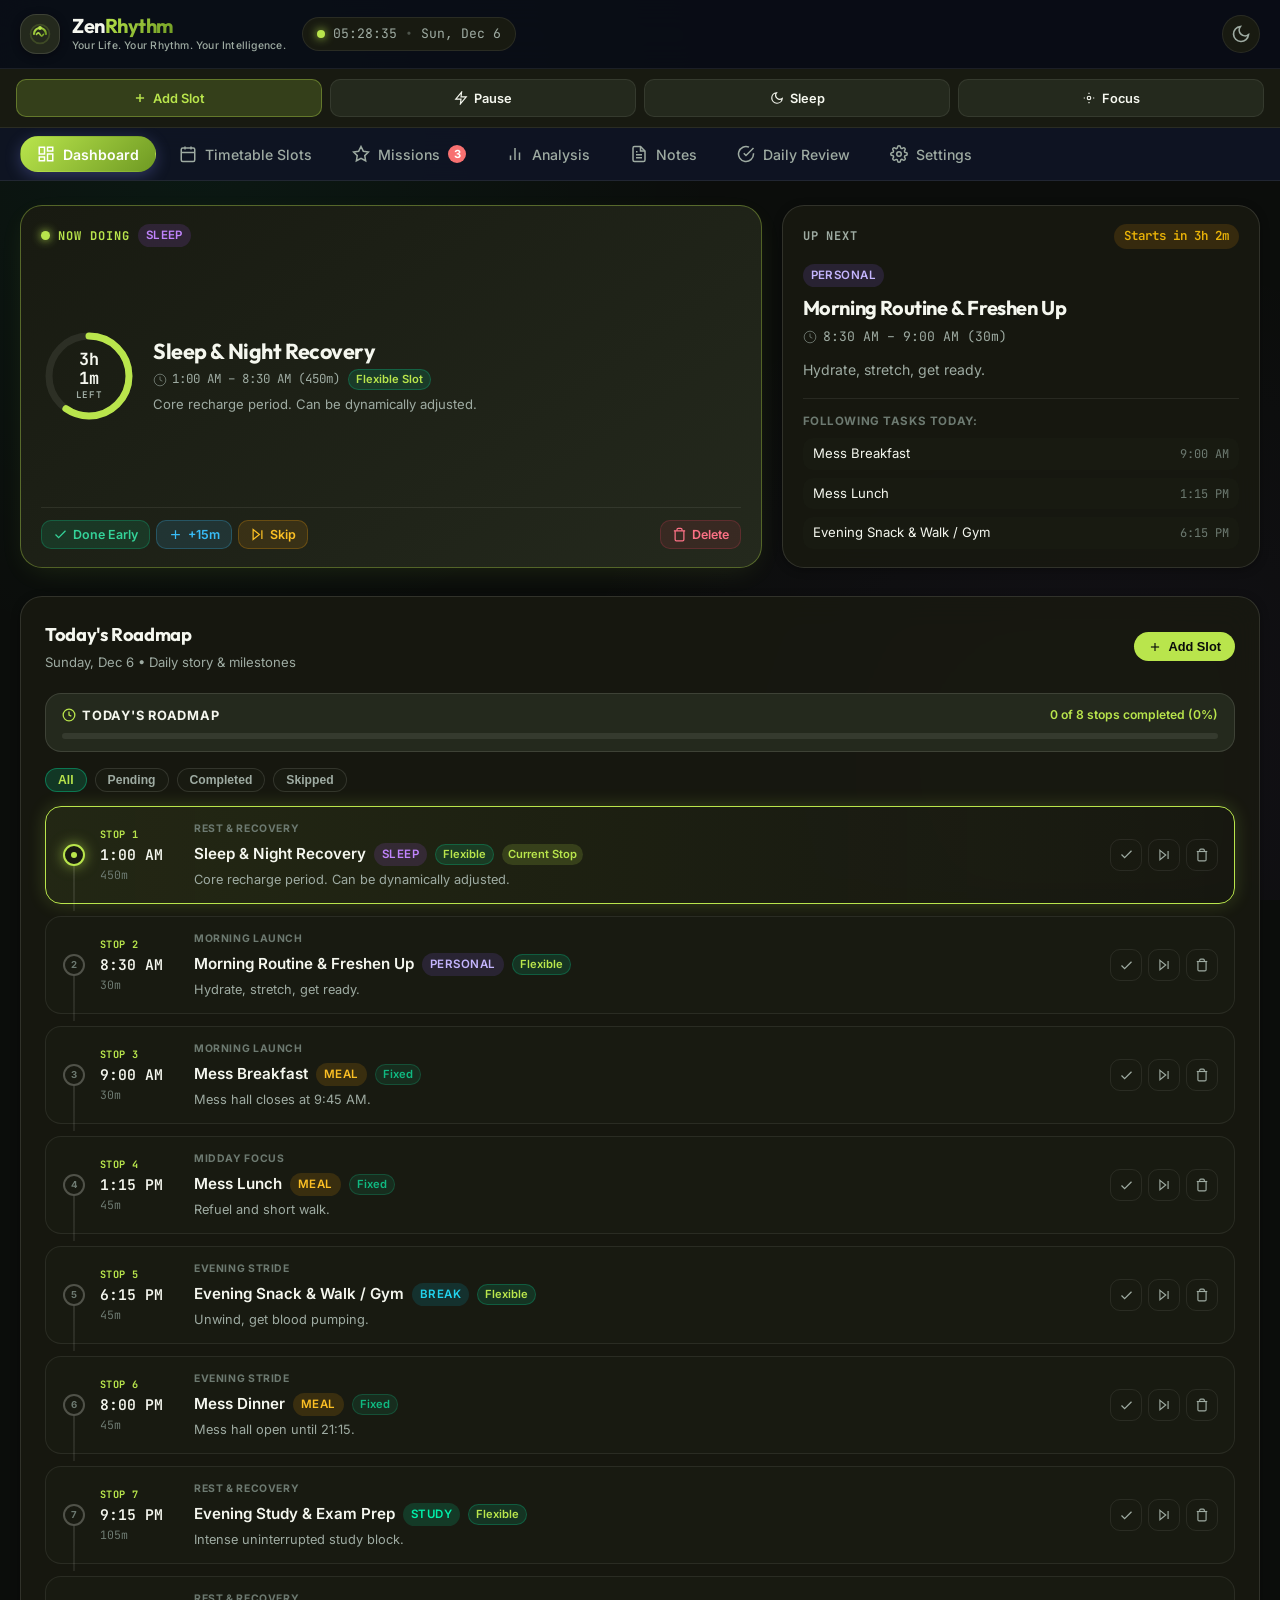
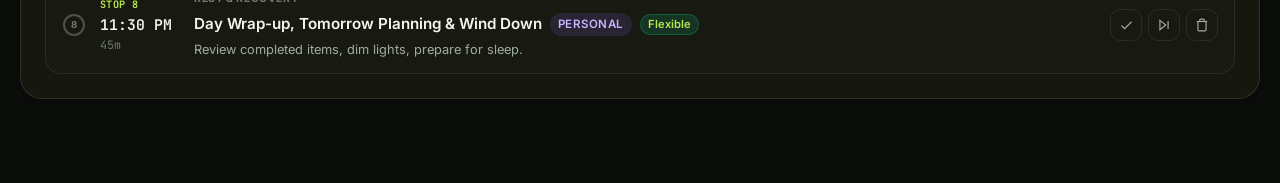
==== commit f52efa57: "feat: Roadmap story timeline, missions archive integration, prettier capsule action buttons, dropdow" ====
--- a/index.html
+++ b/index.html
@@ -151,7 +151,7 @@
             <polygon points="12 2 15.09 8.26 22 9.27 17 14.14 18.18 21.02 12 17.77 5.82 21.02 7 14.14 2 9.27 8.91 8.26 12 2"></polygon>
           </svg>
           <span>Missions</span>
-          <span class="badge-counter" id="badge-deadline-count">0</span>
+          <span class="badge-counter hidden" id="badge-deadline-count" style="display: none;">0</span>
         </button>
 
         <button class="nav-tab" data-view="analysis">
@@ -331,12 +331,12 @@
 
         </div>
 
-        <!-- Today's Dynamic Schedule Timeline -->
+        <!-- Today's Dynamic Schedule Timeline Roadmap -->
         <div class="timeline-section-card">
           <div class="section-card-header">
             <div class="header-title-group">
-              <h3>Today's Adaptive Timeline</h3>
-              <span id="timeline-date-label" class="header-sub">Auto-rescheduled around your slots</span>
+              <h3>Today's Roadmap</h3>
+              <span id="timeline-date-label" class="header-sub">Daily story & milestones</span>
             </div>
 
             <div class="header-action-group">
@@ -345,6 +345,11 @@
                 <span>Add Slot</span>
               </button>
             </div>
+          </div>
+
+          <!-- Roadmap Journey Progress Bar -->
+          <div id="timeline-roadmap-meter" class="timeline-roadmap-meter">
+            <!-- Injected via JS -->
           </div>
 
           <!-- 5.1: Timeline Filter Pills (All / Pending / Done / Skipped) -->
@@ -355,7 +360,7 @@
             <button class="filter-chip" data-timeline-filter="skipped">Skipped</button>
           </div>
 
-          <!-- Timeline items list -->
+          <!-- Timeline items list (Roadmap Journey) -->
           <div id="today-timeline-list" class="timeline-items-list">
             <!-- Rendered by app.js -->
           </div>
@@ -368,11 +373,11 @@
         <div class="view-header-row">
           <div>
             <h2>Weekly Timetable & Slots</h2>
-            <p class="section-subtitle">Manage recurring class slots, fixed lab blocks, study sessions, and mess timings.</p>
+            <p class="section-subtitle">Recurring classes, labs & study slots.</p>
           </div>
           <button id="btn-add-slot-modal" class="btn-primary">
             <svg width="16" height="16" viewBox="0 0 24 24" fill="none" stroke="currentColor" stroke-width="2"><line x1="12" y1="5" x2="12" y2="19"/><line x1="5" y1="12" x2="19" y2="12"/></svg>
-            <span>New Slot / Activity</span>
+            <span>New Slot</span>
           </button>
         </div>
 
@@ -397,8 +402,8 @@
       <section id="view-deadlines" class="app-view">
         <div class="view-header-row">
           <div>
-            <h2>Missions & Examinations</h2>
-            <p class="section-subtitle">High-impact deliverables ordered chronologically by due date & time.</p>
+            <h2>Missions & Targets</h2>
+            <p class="section-subtitle">Deliverables & exam milestones.</p>
           </div>
           <button id="btn-add-deadline-modal" class="btn-primary">
             <svg width="16" height="16" viewBox="0 0 24 24" fill="none" stroke="currentColor" stroke-width="2"><line x1="12" y1="5" x2="12" y2="19"/><line x1="5" y1="12" x2="19" y2="12"/></svg>
@@ -415,8 +420,8 @@
       <section id="view-analysis" class="app-view">
         <div class="view-header-row">
           <div>
-            <h2>Life Rhythm & Productivity Analysis</h2>
-            <p class="section-subtitle">24-hour time allocation, deep work efficiency, buffer time tracking, and circadian health.</p>
+            <h2>Rhythm & Productivity</h2>
+            <p class="section-subtitle">24-hour balance & rest cycles.</p>
           </div>
           <button id="btn-open-sleep-modal-2" class="btn-secondary">
             <svg width="15" height="15" viewBox="0 0 24 24" fill="none" stroke="currentColor" stroke-width="2"><path d="M12 5v14M5 12h14"></path></svg>
@@ -655,8 +660,8 @@
       <section id="view-notes" class="app-view">
         <div class="view-header-row">
           <div>
-            <h2>Quick Notes & Scratchpad</h2>
-            <p class="section-subtitle">Capture exam formulas, ideas, priority memos, and lecture summaries.</p>
+            <h2>Quick Notes</h2>
+            <p class="section-subtitle">Formulas, memos & quick ideas.</p>
           </div>
           <button id="btn-add-note-modal" class="btn-primary">
             <svg width="15" height="15" viewBox="0 0 24 24" fill="none" stroke="currentColor" stroke-width="2"><line x1="12" y1="5" x2="12" y2="19"/><line x1="5" y1="12" x2="19" y2="12"/></svg>
@@ -689,8 +694,8 @@
       <section id="view-review" class="app-view">
         <div class="view-header-row">
           <div>
-            <h2>Daily Productivity & Habit Review</h2>
-            <p class="section-subtitle">Evaluate your daily execution, track completion, and record insights.</p>
+            <h2>Daily Reflection</h2>
+            <p class="section-subtitle">Track completion & record insights.</p>
           </div>
         </div>
 
@@ -716,9 +721,9 @@
 
           <!-- 2.1: Journal & Reflection with Save Button directly adjacent -->
           <div class="review-reflection-card">
-            <h3>Today's Journal & Reflection</h3>
-            <p class="card-desc">Write down what went well today, what caused friction, and notes for tomorrow's schedule.</p>
-            <textarea id="review-notes-input" class="form-textarea" rows="4" placeholder="Example: Finished SQL assignment on time. Tomorrow wake up early for Networks quiz..."></textarea>
+            <h3>Today's Reflection</h3>
+            <p class="card-desc">What went well? What caused friction?</p>
+            <textarea id="review-notes-input" class="form-textarea" rows="4" placeholder="Finished assignments, reviewed lectures, notes for tomorrow..."></textarea>
             
             <div class="reflection-save-row">
               <button id="btn-save-review" class="btn-primary" type="button">
@@ -732,7 +737,7 @@
         <!-- 2.1: Saved Reflection & Journal History List with Timestamps and Delete Option -->
         <div class="timeline-section-card" style="margin-top: 20px;">
           <div class="section-card-header">
-            <h3>Saved Journal & Reflection History</h3>
+            <h3>Saved Reflections</h3>
             <span id="journal-count-badge" class="header-sub">0 reflections recorded</span>
           </div>
           <div id="saved-journal-entries-list" class="journal-entries-list">
@@ -742,7 +747,7 @@
 
         <div class="timeline-section-card" style="margin-top: 20px;">
           <div class="section-card-header">
-            <h3>Task Breakdown for Today</h3>
+            <h3>Task Breakdown</h3>
           </div>
           <div id="review-tasks-breakdown" class="review-breakdown-list">
             <!-- Populated by JS -->
@@ -754,8 +759,8 @@
       <section id="view-settings" class="app-view">
         <div class="view-header-row">
           <div>
-            <h2>Settings & Data Safety</h2>
-            <p class="section-subtitle">Configure your personal preferences, sleep standards, alerts, and backup your schedule.</p>
+            <h2>Settings</h2>
+            <p class="section-subtitle">Preferences, alarms & data backup.</p>
           </div>
         </div>
 
--- a/css/style.css
+++ b/css/style.css
@@ -620,13 +620,38 @@
 }
 
 .btn-text {
-  background: none;
-  border: none;
-  color: var(--accent-primary);
-  font-size: 0.82rem;
+  background: var(--bg-elevated);
+  border: 1px solid var(--border-card);
+  color: var(--text-main);
+  font-size: 0.78rem;
   font-weight: 600;
   cursor: pointer;
-  text-decoration: underline;
+  text-decoration: none;
+  padding: 5px 12px;
+  border-radius: var(--radius-pill);
+  display: inline-flex;
+  align-items: center;
+  gap: 5px;
+  transition: all 0.2s cubic-bezier(0.16, 1, 0.3, 1);
+  box-shadow: 0 1px 3px rgba(0, 0, 0, 0.25);
+}
+
+.btn-text:hover {
+  background: rgba(185, 229, 76, 0.12);
+  border-color: rgba(185, 229, 76, 0.35);
+  color: var(--accent-primary);
+  transform: translateY(-1px);
+}
+
+.btn-text.text-danger {
+  color: #f87171;
+  border-color: rgba(248, 113, 113, 0.25);
+}
+
+.btn-text.text-danger:hover {
+  background: rgba(248, 113, 113, 0.12);
+  border-color: rgba(248, 113, 113, 0.45);
+  color: #fca5a5;
 }
 
 /* ==========================================================================
@@ -935,27 +960,33 @@
   width: 100%;
   appearance: none;
   -webkit-appearance: none;
-  padding: 9px 36px 9px 12px;
+  padding: 10px 38px 10px 14px;
   border-radius: var(--radius-sm);
-  background: rgba(7, 11, 18, 0.95);
-  border: 1px solid rgba(255, 255, 255, 0.14);
-  color: #f1f5f9;
-  font-size: 0.86rem;
+  background: var(--bg-surface);
+  border: 1px solid var(--border-card);
+  color: var(--text-main);
+  font-family: var(--font-sans);
+  font-size: 0.88rem;
   font-weight: 500;
   cursor: pointer;
   outline: none;
-  transition: all var(--transition-fast);
+  transition: all 0.2s cubic-bezier(0.16, 1, 0.3, 1);
+}
+
+.buffer-select-styled:hover {
+  background: var(--bg-elevated);
+  border-color: rgba(185, 229, 76, 0.4);
 }
 
 .buffer-select-styled:focus {
   border-color: var(--accent-primary);
-  box-shadow: 0 0 0 2px rgba(0, 240, 170, 0.25);
+  box-shadow: 0 0 0 3px rgba(185, 229, 76, 0.2);
 }
 
 .buffer-select-styled option {
-  background: #0e1523;
-  color: #f1f5f9;
-  padding: 8px;
+  background: #181A11;
+  color: #F5F7EF;
+  padding: 10px 14px;
 }
 
 .select-chevron {
@@ -1186,10 +1217,62 @@
   gap: 12px;
 }
 
+/* Today's Roadmap Story Progress Bar */
+.timeline-roadmap-meter {
+  background: var(--bg-elevated);
+  border: 1px solid var(--border-card);
+  border-radius: var(--radius-md);
+  padding: 12px 16px;
+  margin-bottom: 16px;
+  display: flex;
+  flex-direction: column;
+  gap: 8px;
+}
+
+.roadmap-meter-header {
+  display: flex;
+  align-items: center;
+  justify-content: space-between;
+  gap: 8px;
+}
+
+.roadmap-meter-title {
+  font-size: 0.8rem;
+  font-weight: 700;
+  text-transform: uppercase;
+  letter-spacing: 0.06em;
+  color: var(--text-main);
+  display: flex;
+  align-items: center;
+  gap: 6px;
+}
+
+.roadmap-meter-stat {
+  font-size: 0.76rem;
+  font-weight: 600;
+  color: var(--accent-primary);
+}
+
+.roadmap-progress-track {
+  width: 100%;
+  height: 6px;
+  background: rgba(245, 247, 239, 0.08);
+  border-radius: var(--radius-pill);
+  overflow: hidden;
+}
+
+.roadmap-progress-fill {
+  height: 100%;
+  background: var(--accent-gradient);
+  border-radius: var(--radius-pill);
+  transition: width 0.4s cubic-bezier(0.16, 1, 0.3, 1);
+  box-shadow: 0 0 10px rgba(185, 229, 76, 0.4);
+}
+
 .timeline-row {
   display: grid;
-  grid-template-columns: 88px 1fr auto;
-  gap: 16px;
+  grid-template-columns: 24px 80px 1fr auto;
+  gap: 14px;
   align-items: center;
   padding: 14px 16px;
   background: var(--bg-surface);
@@ -1199,6 +1282,92 @@
   position: relative;
 }
 
+/* Roadmap Spine & Milestones */
+.roadmap-track-col {
+  display: flex;
+  flex-direction: column;
+  align-items: center;
+  height: 100%;
+  min-height: 48px;
+  position: relative;
+  justify-content: center;
+}
+
+.roadmap-dot {
+  width: 22px;
+  height: 22px;
+  border-radius: 50%;
+  display: flex;
+  align-items: center;
+  justify-content: center;
+  font-size: 0.65rem;
+  font-weight: 700;
+  z-index: 2;
+  transition: all 0.2s ease;
+  background: var(--bg-elevated);
+  border: 2px solid var(--border-card);
+  color: var(--text-muted);
+}
+
+.roadmap-dot.dot-completed {
+  background: var(--accent-primary);
+  border-color: var(--accent-primary);
+  color: #0B0D0B;
+  box-shadow: 0 0 10px rgba(185, 229, 76, 0.4);
+}
+
+.roadmap-dot.dot-active {
+  background: var(--bg-surface);
+  border-color: var(--accent-primary);
+  color: var(--accent-primary);
+  box-shadow: 0 0 14px rgba(185, 229, 76, 0.6);
+  animation: pulseBeacon 2s infinite;
+}
+
+@keyframes pulseBeacon {
+  0% { box-shadow: 0 0 0 0 rgba(185, 229, 76, 0.7); }
+  70% { box-shadow: 0 0 0 8px rgba(185, 229, 76, 0); }
+  100% { box-shadow: 0 0 0 0 rgba(185, 229, 76, 0); }
+}
+
+.roadmap-dot.dot-pending {
+  background: var(--bg-surface);
+  border: 2px solid rgba(245, 247, 239, 0.25);
+  color: var(--text-subtle);
+}
+
+.roadmap-line {
+  position: absolute;
+  top: 32px;
+  bottom: -22px;
+  width: 2px;
+  background: linear-gradient(180deg, var(--border-card) 0%, rgba(245, 247, 239, 0.08) 100%);
+  z-index: 1;
+}
+
+.timeline-row:last-child .roadmap-line {
+  display: none;
+}
+
+.roadmap-stop-badge {
+  font-family: var(--font-mono);
+  font-size: 0.64rem;
+  font-weight: 700;
+  letter-spacing: 0.04em;
+  text-transform: uppercase;
+  color: var(--accent-primary);
+  margin-bottom: 2px;
+}
+
+.story-chapter-tag {
+  font-size: 0.65rem;
+  font-weight: 700;
+  letter-spacing: 0.06em;
+  text-transform: uppercase;
+  color: var(--text-subtle);
+  margin-bottom: 2px;
+}
+
 .timeline-row:hover {
   border-color: var(--border-active);
   background: var(--bg-card-hover);
@@ -1206,13 +1375,13 @@
 }
 
 .timeline-row.is-active-task {
-  border-color: var(--accent-blue);
-  background: linear-gradient(90deg, rgba(56, 189, 248, 0.08) 0%, transparent 100%);
-  box-shadow: 0 0 16px rgba(56, 189, 248, 0.15);
+  border-color: var(--accent-primary);
+  background: linear-gradient(90deg, rgba(185, 229, 76, 0.08) 0%, transparent 100%);
+  box-shadow: 0 0 18px rgba(185, 229, 76, 0.2);
 }
 
 .timeline-row.is-completed-task {
-  opacity: 0.65;
+  opacity: 0.68;
 }
 
 .timeline-row.is-completed-task .timeline-title {
@@ -1310,11 +1479,24 @@
 
 @media (max-width: 600px) {
   .timeline-row {
-    grid-template-columns: 1fr;
+    grid-template-columns: 20px 64px 1fr auto;
     gap: 8px;
+    padding: 12px 10px;
+  }
+  .roadmap-dot {
+    width: 18px;
+    height: 18px;
+    font-size: 0.58rem;
+  }
+  .roadmap-line {
+    top: 26px;
+    bottom: -20px;
+  }
+  .time-start {
+    font-size: 0.82rem;
   }
   .timeline-actions-col {
-    justify-content: flex-end;
+    gap: 4px;
   }
 }
 
@@ -2136,8 +2318,45 @@
 }
 
 .form-input:focus, .form-textarea:focus {
-  border-color: var(--accent-blue);
-  box-shadow: 0 0 0 3px rgba(56, 189, 248, 0.15);
+  border-color: var(--accent-primary);
+  box-shadow: 0 0 0 3px rgba(185, 229, 76, 0.2);
+}
+
+select.form-input,
+select {
+  appearance: none;
+  -webkit-appearance: none;
+  background-image: url("data:image/svg+xml,%3Csvg xmlns='http://www.w3.org/2000/svg' width='16' height='16' viewBox='0 0 24 24' fill='none' stroke='%23B9E54C' stroke-width='2.2' stroke-linecap='round' stroke-linejoin='round'%3E%3Cpolyline points='6 9 12 15 18 9'%3E%3C/polyline%3E%3C/svg%3E");
+  background-repeat: no-repeat;
+  background-position: right 14px center;
+  background-size: 14px;
+  padding-right: 38px;
+  cursor: pointer;
+}
+
+select:hover,
+select.form-input:hover {
+  border-color: rgba(185, 229, 76, 0.4);
+  background-color: var(--bg-elevated);
+}
+
+select option {
+  background-color: #181A11;
+  color: #F5F7EF;
+  padding: 10px 14px;
+}
+
+[data-theme="light"] select.form-input,
+[data-theme="light"] select {
+  background-color: #ffffff;
+  color: #1c1c1e;
+  border-color: rgba(0, 0, 0, 0.15);
+  background-image: url("data:image/svg+xml,%3Csvg xmlns='http://www.w3.org/2000/svg' width='16' height='16' viewBox='0 0 24 24' fill='none' stroke='%236F9A23' stroke-width='2.2' stroke-linecap='round' stroke-linejoin='round'%3E%3Cpolyline points='6 9 12 15 18 9'%3E%3C/polyline%3E%3C/svg%3E");
+}
+
+[data-theme="light"] select option {
+  background-color: #ffffff;
+  color: #1c1c1e;
 }
 
 .form-textarea {
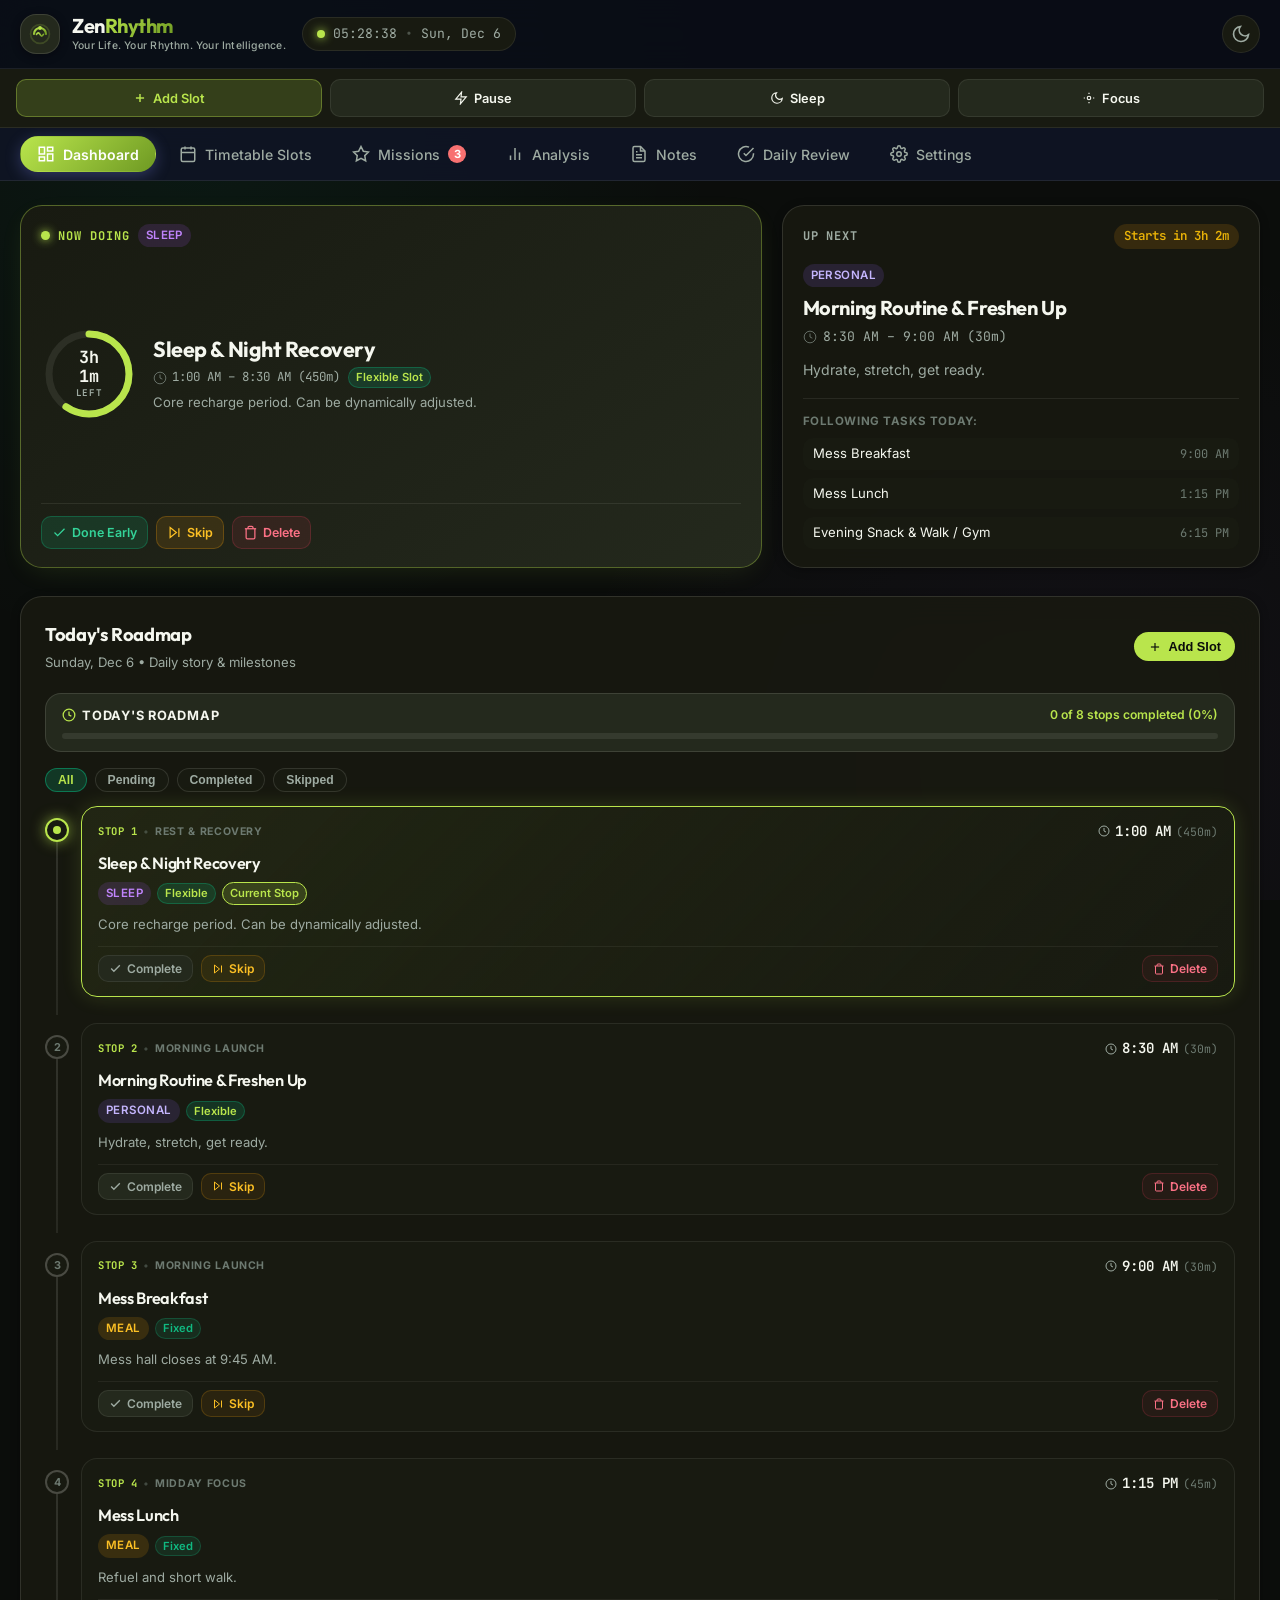
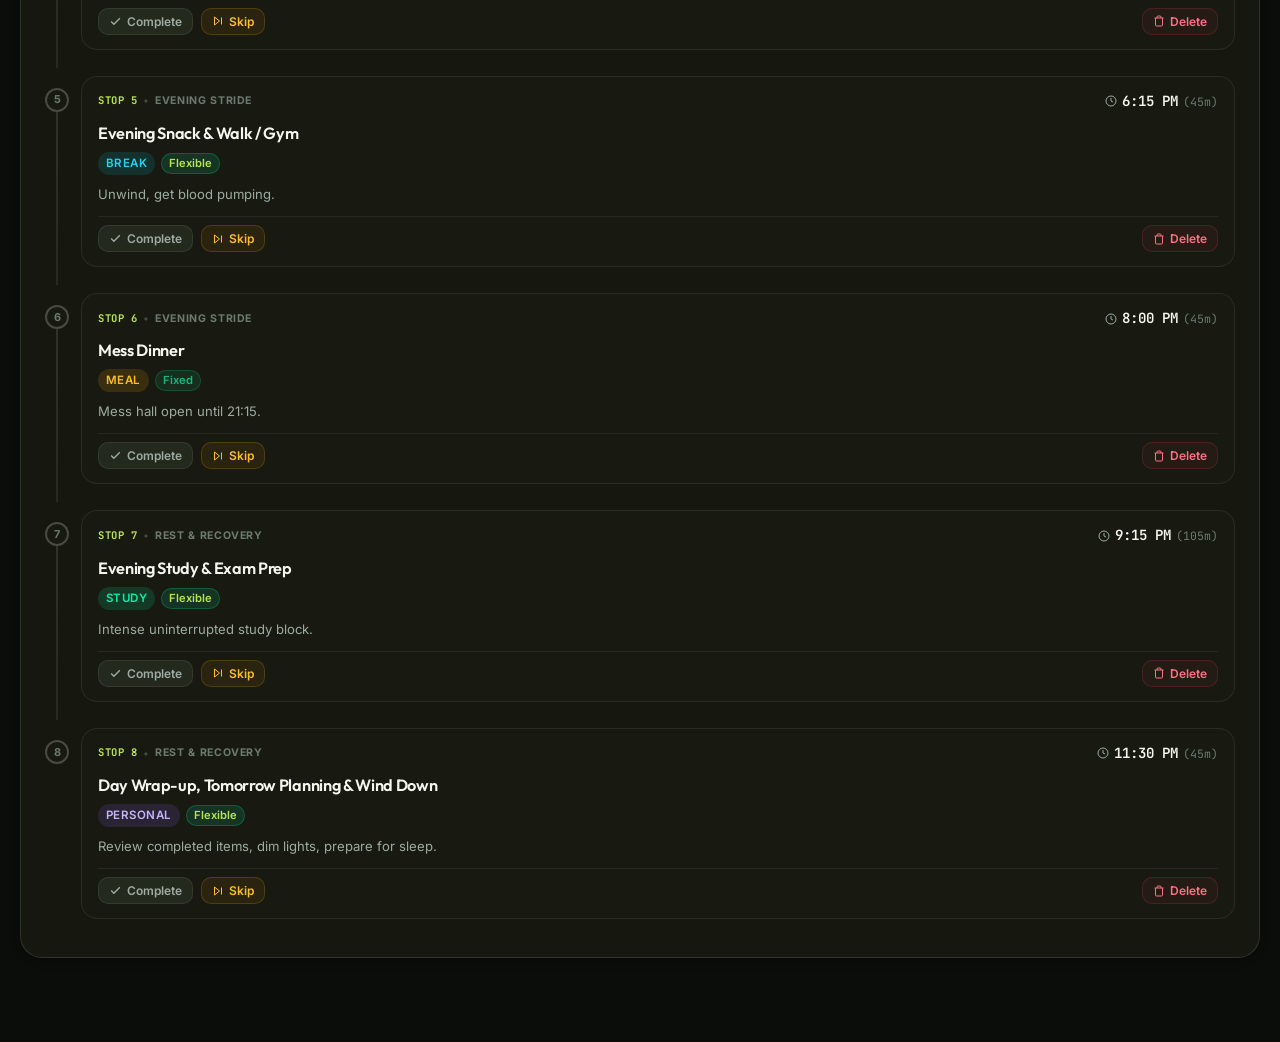
==== commit 15193198: "Fix mobile timeline layout, touch swipe gesture, launcher icons, remove +15m button, and add Set Ala" ====
--- a/index.html
+++ b/index.html
@@ -287,11 +287,6 @@
                 <span>Done Early</span>
               </button>
 
-              <button id="btn-action-extend" class="btn-action btn-action-extend" title="Need more time? Extend by 15 mins">
-                <svg width="15" height="15" viewBox="0 0 24 24" fill="none" stroke="currentColor" stroke-width="2"><line x1="12" y1="5" x2="12" y2="19"/><line x1="5" y1="12" x2="19" y2="12"/></svg>
-                <span>+15m</span>
-              </button>
-
               <button id="btn-action-skip" class="btn-action btn-action-skip" title="Skip this task today">
                 <svg width="15" height="15" viewBox="0 0 24 24" fill="none" stroke="currentColor" stroke-width="2"><polygon points="5 4 15 12 5 20 5 4"/><line x1="19" y1="5" x2="19" y2="19"/></svg>
                 <span>Skip</span>
@@ -819,14 +814,67 @@
               <span>Enable Browser Notifications</span>
             </button>
 
-            <div class="divider"></div>
-
-            <h3>Android Native Alarms & Clock Sync</h3>
-            <p class="card-desc">Sync all of today's classes and study sessions directly into your Android Calendar and Clock with loud audio alarms that ring even with the screen locked or offline.</p>
-            <button id="btn-sync-alarms-settings" class="btn-primary">
-              <svg width="16" height="16" viewBox="0 0 24 24" fill="none" stroke="currentColor" stroke-width="2"><path d="M18 8A6 6 0 0 0 6 8c0 7-3 9-3 9h18s-3-2-3-9"></path><path d="M13.73 21a2 2 0 0 1-3.46 0"></path></svg>
-              <span>Sync to Phone Alarms (.ics)</span>
-            </button>
+            <!-- SET ALARMS SECTION -->
+            <div class="settings-card alarm-management-card">
+              <div class="card-title-row">
+                <div>
+                  <h3>Set Alarms & Clock</h3>
+                  <p class="card-desc">Configure wake-up alarms, study reminders, and sync with your phone clock.</p>
+                </div>
+                <button id="btn-sync-all-alarms" class="btn-chip btn-alarm-sync" title="Sync all alarms directly to Android Clock and Calendar">
+                  <svg width="14" height="14" viewBox="0 0 24 24" fill="none" stroke="currentColor" stroke-width="2"><circle cx="12" cy="12" r="10"/><polyline points="12 6 12 12 16 14"/></svg>
+                  <span>Sync to Phone</span>
+                </button>
+              </div>
+
+              <!-- Add New Alarm Form -->
+              <div class="alarm-create-box">
+                <div class="alarm-inputs-row">
+                  <div class="alarm-time-field">
+                    <label for="alarm-input-time">Alarm Time</label>
+                    <input type="time" id="alarm-input-time" class="form-input alarm-time-input" value="07:00">
+                  </div>
+                  <div class="alarm-label-field">
+                    <label for="alarm-input-label">Alarm Label</label>
+                    <input type="text" id="alarm-input-label" class="form-input" placeholder="e.g. Morning Wake Up / Study Sprint">
+                  </div>
+                </div>
+
+                <!-- Day selector pills -->
+                <div class="alarm-days-selector">
+                  <label class="field-label-sm">Repeat Days</label>
+                  <div class="alarm-day-chips" id="alarm-day-chips">
+                    <button type="button" class="alarm-day-chip active" data-day="Mon">Mon</button>
+                    <button type="button" class="alarm-day-chip active" data-day="Tue">Tue</button>
+                    <button type="button" class="alarm-day-chip active" data-day="Wed">Wed</button>
+                    <button type="button" class="alarm-day-chip active" data-day="Thu">Thu</button>
+                    <button type="button" class="alarm-day-chip active" data-day="Fri">Fri</button>
+                    <button type="button" class="alarm-day-chip" data-day="Sat">Sat</button>
+                    <button type="button" class="alarm-day-chip" data-day="Sun">Sun</button>
+                  </div>
+                </div>
+
+                <div class="alarm-create-actions">
+                  <button type="button" id="btn-add-alarm" class="btn-primary">
+                    <svg width="15" height="15" viewBox="0 0 24 24" fill="none" stroke="currentColor" stroke-width="2.5"><line x1="12" y1="5" x2="12" y2="19"/><line x1="5" y1="12" x2="19" y2="12"/></svg>
+                    <span>Save Alarm</span>
+                  </button>
+                  <button type="button" id="btn-test-chime" class="btn-secondary" title="Test audio chime sound">
+                    <svg width="14" height="14" viewBox="0 0 24 24" fill="none" stroke="currentColor" stroke-width="2"><polygon points="11 5 6 9 2 9 2 15 6 15 11 19 11 5"/><path d="M19.07 4.93a10 10 0 0 1 0 14.14M15.54 8.46a5 5 0 0 1 0 7.07"/></svg>
+                    <span>Test Chime</span>
+                  </button>
+                </div>
+              </div>
+
+              <!-- List of Configured Alarms -->
+              <div class="alarms-list-header">
+                <span class="alarms-header-title">Configured Alarms</span>
+                <span id="alarms-count-badge" class="badge-tag">2 Active</span>
+              </div>
+              <div id="alarms-list-container" class="alarms-list-container">
+                <!-- Rendered via App.renderAlarmsSection() -->
+              </div>
+            </div>
 
             <div class="divider"></div>
 
--- a/css/style.css
+++ b/css/style.css
@@ -1043,19 +1043,19 @@
 
 /* Action Toolbar for Current Task */
 .now-actions-bar {
-  display: flex;
-  align-items: center;
-  gap: 6px;
+  display: grid;
+  grid-template-columns: repeat(3, 1fr);
+  gap: 8px;
   padding-top: 12px;
   border-top: 1px solid var(--border-subtle);
-  flex-wrap: wrap;
 }
 
 .btn-action {
   display: inline-flex;
   align-items: center;
+  justify-content: center;
   gap: 5px;
-  padding: 6px 11px;
+  padding: 8px 10px;
   border-radius: var(--radius-sm);
   font-family: var(--font-sans);
   font-size: 0.78rem;
@@ -1084,16 +1084,6 @@
   background: rgba(16, 185, 129, 0.25);
 }
 
-.btn-action-extend {
-  background: rgba(56, 189, 248, 0.12);
-  color: #38bdf8;
-  border-color: rgba(56, 189, 248, 0.25);
-}
-
-.btn-action-extend:hover {
-  background: rgba(56, 189, 248, 0.22);
-}
-
 .btn-action-skip {
   background: rgba(245, 158, 11, 0.12);
   color: #fbbf24;
@@ -1108,7 +1098,6 @@
   background: rgba(244, 63, 94, 0.1);
   color: #fb7185;
   border-color: rgba(244, 63, 94, 0.2);
-  margin-left: auto;
 }
 
 .btn-action-delete:hover {
@@ -1270,16 +1259,11 @@
 }
 
 .timeline-row {
-  display: grid;
-  grid-template-columns: 24px 80px 1fr auto;
-  gap: 14px;
-  align-items: center;
-  padding: 14px 16px;
-  background: var(--bg-surface);
-  border: 1px solid var(--border-subtle);
-  border-radius: var(--radius-md);
-  transition: all 0.2s cubic-bezier(0.4, 0, 0.2, 1);
+  display: flex;
+  align-items: stretch;
+  gap: 12px;
   position: relative;
+  margin-bottom: 14px;
 }
 
 /* Roadmap Spine & Milestones */
@@ -1287,26 +1271,26 @@
   display: flex;
   flex-direction: column;
   align-items: center;
-  height: 100%;
-  min-height: 48px;
+  width: 24px;
+  flex-shrink: 0;
   position: relative;
+}
+
+.roadmap-dot {
+  width: 24px;
+  height: 24px;
+  border-radius: 50%;
+  display: flex;
+  align-items: center;
   justify-content: center;
-}
-
-.roadmap-dot {
-  width: 22px;
-  height: 22px;
-  border-radius: 50%;
-  display: flex;
-  align-items: center;
-  justify-content: center;
-  font-size: 0.65rem;
+  font-size: 0.68rem;
   font-weight: 700;
   z-index: 2;
   transition: all 0.2s ease;
   background: var(--bg-elevated);
   border: 2px solid var(--border-card);
   color: var(--text-muted);
+  margin-top: 12px;
 }
 
 .roadmap-dot.dot-completed {
@@ -1324,22 +1308,23 @@
   animation: pulseBeacon 2s infinite;
 }
 
-@keyframes pulseBeacon {
-  0% { box-shadow: 0 0 0 0 rgba(185, 229, 76, 0.7); }
-  70% { box-shadow: 0 0 0 8px rgba(185, 229, 76, 0); }
-  100% { box-shadow: 0 0 0 0 rgba(185, 229, 76, 0); }
+.dot-active-pulse {
+  width: 8px;
+  height: 8px;
+  border-radius: 50%;
+  background: var(--accent-primary);
 }
 
 .roadmap-dot.dot-pending {
   background: var(--bg-surface);
-  border: 2px solid rgba(245, 247, 239, 0.25);
+  border: 2px solid rgba(245, 247, 239, 0.22);
   color: var(--text-subtle);
 }
 
 .roadmap-line {
   position: absolute;
-  top: 32px;
-  bottom: -22px;
+  top: 36px;
+  bottom: -18px;
   width: 2px;
   background: linear-gradient(180deg, var(--border-card) 0%, rgba(245, 247, 239, 0.08) 100%);
   z-index: 1;
@@ -1349,154 +1334,245 @@
   display: none;
 }
 
+/* Roadmap Card Body - Full horizontal breathing room */
+.roadmap-card-body {
+  flex: 1;
+  min-width: 0;
+  background: var(--bg-surface);
+  border: 1px solid var(--border-subtle);
+  border-radius: var(--radius-md);
+  padding: 14px 16px;
+  display: flex;
+  flex-direction: column;
+  gap: 10px;
+  transition: all 0.2s cubic-bezier(0.4, 0, 0.2, 1);
+}
+
+.timeline-row:hover .roadmap-card-body {
+  border-color: var(--border-active);
+  background: var(--bg-card-hover);
+  transform: translateX(2px);
+}
+
+.timeline-row.is-active-task .roadmap-card-body {
+  border-color: var(--accent-primary);
+  background: linear-gradient(135deg, rgba(185, 229, 76, 0.07) 0%, var(--bg-surface) 100%);
+  box-shadow: 0 0 20px rgba(185, 229, 76, 0.16);
+}
+
+.timeline-row.is-completed-task .roadmap-card-body {
+  opacity: 0.65;
+}
+
+.timeline-row.is-completed-task .timeline-title {
+  text-decoration: line-through;
+  color: var(--text-muted);
+}
+
+.timeline-row.is-skipped-task .roadmap-card-body {
+  opacity: 0.55;
+  background: rgba(245, 158, 11, 0.04);
+  border-style: dashed;
+}
+
+/* Roadmap Card Header */
+.roadmap-card-header {
+  display: flex;
+  align-items: center;
+  justify-content: space-between;
+  gap: 8px;
+  flex-wrap: wrap;
+}
+
+.roadmap-chapter-info {
+  display: flex;
+  align-items: center;
+  gap: 6px;
+}
+
 .roadmap-stop-badge {
   font-family: var(--font-mono);
-  font-size: 0.64rem;
-  font-weight: 700;
-  letter-spacing: 0.04em;
+  font-size: 0.66rem;
+  font-weight: 700;
+  letter-spacing: 0.05em;
   text-transform: uppercase;
   color: var(--accent-primary);
-  margin-bottom: 2px;
+}
+
+.roadmap-dot-sep {
+  font-size: 0.65rem;
+  color: var(--text-subtle);
+  opacity: 0.5;
 }
 
 .story-chapter-tag {
-  font-size: 0.65rem;
+  font-size: 0.66rem;
   font-weight: 700;
   letter-spacing: 0.06em;
   text-transform: uppercase;
   color: var(--text-subtle);
-  margin-bottom: 2px;
-}
-
-.timeline-row:hover {
-  border-color: var(--border-active);
-  background: var(--bg-card-hover);
-  transform: translateX(2px);
-}
-
-.timeline-row.is-active-task {
-  border-color: var(--accent-primary);
-  background: linear-gradient(90deg, rgba(185, 229, 76, 0.08) 0%, transparent 100%);
-  box-shadow: 0 0 18px rgba(185, 229, 76, 0.2);
-}
-
-.timeline-row.is-completed-task {
-  opacity: 0.68;
-}
-
-.timeline-row.is-completed-task .timeline-title {
-  text-decoration: line-through;
-  color: var(--text-muted);
-}
-
-.timeline-row.is-skipped-task {
-  opacity: 0.5;
-  background: rgba(245, 158, 11, 0.04);
-  border-style: dashed;
-}
-
-.timeline-time-col {
-  display: flex;
-  flex-direction: column;
-}
-
-.time-start {
+}
+
+.roadmap-time-badge {
+  display: inline-flex;
+  align-items: center;
+  gap: 5px;
   font-family: var(--font-mono);
-  font-size: 0.92rem;
+  color: var(--text-muted);
+}
+
+.roadmap-time-badge .time-start {
+  font-size: 0.88rem;
   font-weight: 600;
   color: var(--text-main);
 }
 
-.time-duration {
-  font-family: var(--font-mono);
+.roadmap-time-badge .time-duration {
   font-size: 0.72rem;
   color: var(--text-subtle);
 }
 
-.timeline-body-col {
-  display: flex;
-  flex-direction: column;
-  gap: 4px;
-}
-
-.timeline-title-row {
-  display: flex;
-  align-items: center;
-  gap: 8px;
+/* Roadmap Card Main */
+.roadmap-card-main {
+  display: flex;
+  flex-direction: column;
+  gap: 6px;
+}
+
+.timeline-title {
+  font-size: 1.02rem;
+  font-weight: 600;
+  line-height: 1.35;
+  color: var(--text-main);
+  margin: 0;
+  word-break: break-word;
+}
+
+.roadmap-pills-row {
+  display: flex;
+  align-items: center;
+  gap: 6px;
   flex-wrap: wrap;
-}
-
-.timeline-title {
-  font-size: 0.95rem;
-  font-weight: 600;
+  margin-top: 2px;
 }
 
 .reschedule-tag {
   font-size: 0.7rem;
   font-weight: 600;
-  padding: 2px 6px;
+  padding: 2px 7px;
   border-radius: var(--radius-pill);
   background: rgba(192, 132, 252, 0.15);
   color: #c084fc;
 }
 
+.tag-current-stop {
+  background: rgba(185, 229, 76, 0.16) !important;
+  color: var(--accent-primary) !important;
+  border: 1px solid var(--accent-primary) !important;
+}
+
 .timeline-notes {
-  font-size: 0.8rem;
-  color: var(--text-muted);
+  font-size: 0.82rem;
+  line-height: 1.45;
+  color: var(--text-muted);
+  margin: 4px 0 0 0;
+  word-break: break-word;
+}
+
+/* Roadmap Card Footer */
+.roadmap-card-footer {
+  display: flex;
+  align-items: center;
+  justify-content: flex-end;
+  padding-top: 8px;
+  border-top: 1px solid rgba(245, 247, 239, 0.06);
+  margin-top: 2px;
 }
 
 .timeline-actions-col {
   display: flex;
   align-items: center;
-  gap: 6px;
-}
-
-.btn-icon-sm {
-  width: 32px;
-  height: 32px;
+  gap: 8px;
+  width: 100%;
+  justify-content: flex-end;
+}
+
+.btn-timeline-action {
+  display: inline-flex;
+  align-items: center;
+  gap: 5px;
+  padding: 5px 10px;
   border-radius: var(--radius-sm);
-  background: transparent;
+  font-family: var(--font-sans);
+  font-size: 0.75rem;
+  font-weight: 600;
+  background: var(--bg-elevated);
   border: 1px solid var(--border-subtle);
   color: var(--text-muted);
-  display: flex;
-  align-items: center;
-  justify-content: center;
   cursor: pointer;
   transition: all 0.2s ease;
 }
 
-.btn-icon-sm:hover {
+.btn-timeline-action:hover {
   color: var(--text-main);
   background: rgba(255, 255, 255, 0.08);
   border-color: var(--border-card);
 }
 
-.btn-icon-sm.btn-check-active {
-  background: var(--color-success);
-  color: #ffffff;
-  border-color: var(--color-success);
+.btn-timeline-action.is-completed {
+  background: rgba(16, 185, 129, 0.18);
+  color: #34d399;
+  border-color: rgba(16, 185, 129, 0.35);
+}
+
+.btn-timeline-skip {
+  background: rgba(245, 158, 11, 0.08);
+  color: #fbbf24;
+  border-color: rgba(245, 158, 11, 0.2);
+}
+
+.btn-timeline-skip.is-skipped {
+  background: rgba(245, 158, 11, 0.2);
+}
+
+.btn-timeline-delete {
+  background: rgba(244, 63, 94, 0.06);
+  color: #fb7185;
+  border-color: rgba(244, 63, 94, 0.18);
+  margin-left: auto;
+}
+
+.btn-timeline-delete:hover {
+  background: rgba(244, 63, 94, 0.15);
 }
 
 @media (max-width: 600px) {
   .timeline-row {
-    grid-template-columns: 20px 64px 1fr auto;
+    gap: 10px;
+    margin-bottom: 12px;
+  }
+  .roadmap-card-body {
+    padding: 12px 12px;
     gap: 8px;
-    padding: 12px 10px;
+  }
+  .timeline-title {
+    font-size: 0.96rem;
+  }
+  .timeline-notes {
+    font-size: 0.78rem;
+  }
+  .roadmap-track-col {
+    width: 20px;
   }
   .roadmap-dot {
-    width: 18px;
-    height: 18px;
-    font-size: 0.58rem;
+    width: 20px;
+    height: 20px;
+    font-size: 0.6rem;
+    margin-top: 10px;
   }
   .roadmap-line {
-    top: 26px;
-    bottom: -20px;
-  }
-  .time-start {
-    font-size: 0.82rem;
-  }
-  .timeline-actions-col {
-    gap: 4px;
+    top: 30px;
+    bottom: -16px;
   }
 }
 
@@ -2269,6 +2345,211 @@
 .danger-zone h4 {
   color: var(--color-danger);
   margin-bottom: 4px;
+}
+
+/* ==========================================================================
+   SET ALARM SECTION STYLES
+   ========================================================================== */
+.alarm-management-card {
+  margin-top: 6px;
+}
+
+.btn-alarm-sync {
+  background: rgba(185, 229, 76, 0.12);
+  color: var(--accent-primary);
+  border-color: rgba(185, 229, 76, 0.3);
+}
+
+.btn-alarm-sync:hover {
+  background: rgba(185, 229, 76, 0.22);
+}
+
+.alarm-create-box {
+  background: var(--bg-surface);
+  border: 1px solid var(--border-subtle);
+  border-radius: var(--radius-md);
+  padding: 14px;
+  display: flex;
+  flex-direction: column;
+  gap: 12px;
+}
+
+.alarm-inputs-row {
+  display: grid;
+  grid-template-columns: 140px 1fr;
+  gap: 12px;
+}
+
+@media (max-width: 500px) {
+  .alarm-inputs-row {
+    grid-template-columns: 1fr;
+  }
+}
+
+.alarm-time-input {
+  font-family: var(--font-mono);
+  font-size: 1.15rem;
+  font-weight: 700;
+  text-align: center;
+}
+
+.alarm-days-selector {
+  display: flex;
+  flex-direction: column;
+  gap: 6px;
+}
+
+.field-label-sm {
+  font-size: 0.76rem;
+  font-weight: 600;
+  color: var(--text-muted);
+  text-transform: uppercase;
+  letter-spacing: 0.04em;
+}
+
+.alarm-day-chips {
+  display: flex;
+  gap: 6px;
+  flex-wrap: wrap;
+}
+
+.alarm-day-chip {
+  padding: 5px 10px;
+  border-radius: var(--radius-pill);
+  font-size: 0.75rem;
+  font-weight: 600;
+  background: var(--bg-elevated);
+  border: 1px solid var(--border-subtle);
+  color: var(--text-muted);
+  cursor: pointer;
+  transition: all 0.2s ease;
+}
+
+.alarm-day-chip.active {
+  background: var(--accent-primary);
+  color: #0B0D0B;
+  border-color: var(--accent-primary);
+  box-shadow: 0 0 10px rgba(185, 229, 76, 0.3);
+}
+
+.alarm-create-actions {
+  display: flex;
+  align-items: center;
+  gap: 8px;
+  margin-top: 4px;
+}
+
+.alarms-list-header {
+  display: flex;
+  align-items: center;
+  justify-content: space-between;
+  margin-top: 6px;
+  padding-bottom: 6px;
+  border-bottom: 1px solid var(--border-subtle);
+}
+
+.alarms-header-title {
+  font-size: 0.85rem;
+  font-weight: 700;
+  color: var(--text-main);
+  text-transform: uppercase;
+  letter-spacing: 0.05em;
+}
+
+.alarms-list-container {
+  display: flex;
+  flex-direction: column;
+  gap: 10px;
+}
+
+.alarm-item-card {
+  background: var(--bg-surface);
+  border: 1px solid var(--border-subtle);
+  border-radius: var(--radius-md);
+  padding: 12px 14px;
+  display: flex;
+  align-items: center;
+  justify-content: space-between;
+  gap: 12px;
+  transition: all 0.2s ease;
+}
+
+.alarm-item-card:hover {
+  border-color: var(--border-active);
+  background: var(--bg-card-hover);
+}
+
+.alarm-item-card.is-disabled {
+  opacity: 0.5;
+}
+
+.alarm-info-col {
+  display: flex;
+  flex-direction: column;
+  gap: 2px;
+}
+
+.alarm-time-display {
+  font-family: var(--font-mono);
+  font-size: 1.3rem;
+  font-weight: 700;
+  color: var(--text-main);
+  letter-spacing: -0.02em;
+}
+
+.alarm-label-display {
+  font-size: 0.82rem;
+  font-weight: 600;
+  color: var(--text-muted);
+}
+
+.alarm-days-display {
+  font-size: 0.72rem;
+  color: var(--text-subtle);
+  font-family: var(--font-mono);
+}
+
+.alarm-item-actions {
+  display: flex;
+  align-items: center;
+  gap: 10px;
+}
+
+.btn-alarm-test {
+  width: 32px;
+  height: 32px;
+  border-radius: 50%;
+  display: flex;
+  align-items: center;
+  justify-content: center;
+  background: var(--bg-elevated);
+  border: 1px solid var(--border-subtle);
+  color: var(--text-muted);
+  cursor: pointer;
+  transition: all 0.2s ease;
+}
+
+.btn-alarm-test:hover {
+  color: var(--accent-primary);
+  border-color: var(--accent-primary);
+}
+
+.btn-alarm-del {
+  width: 32px;
+  height: 32px;
+  border-radius: 50%;
+  display: flex;
+  align-items: center;
+  justify-content: center;
+  background: rgba(244, 63, 94, 0.08);
+  border: 1px solid rgba(244, 63, 94, 0.2);
+  color: #fb7185;
+  cursor: pointer;
+  transition: all 0.2s ease;
+}
+
+.btn-alarm-del:hover {
+  background: rgba(244, 63, 94, 0.2);
 }
 
 /* ==========================================================================
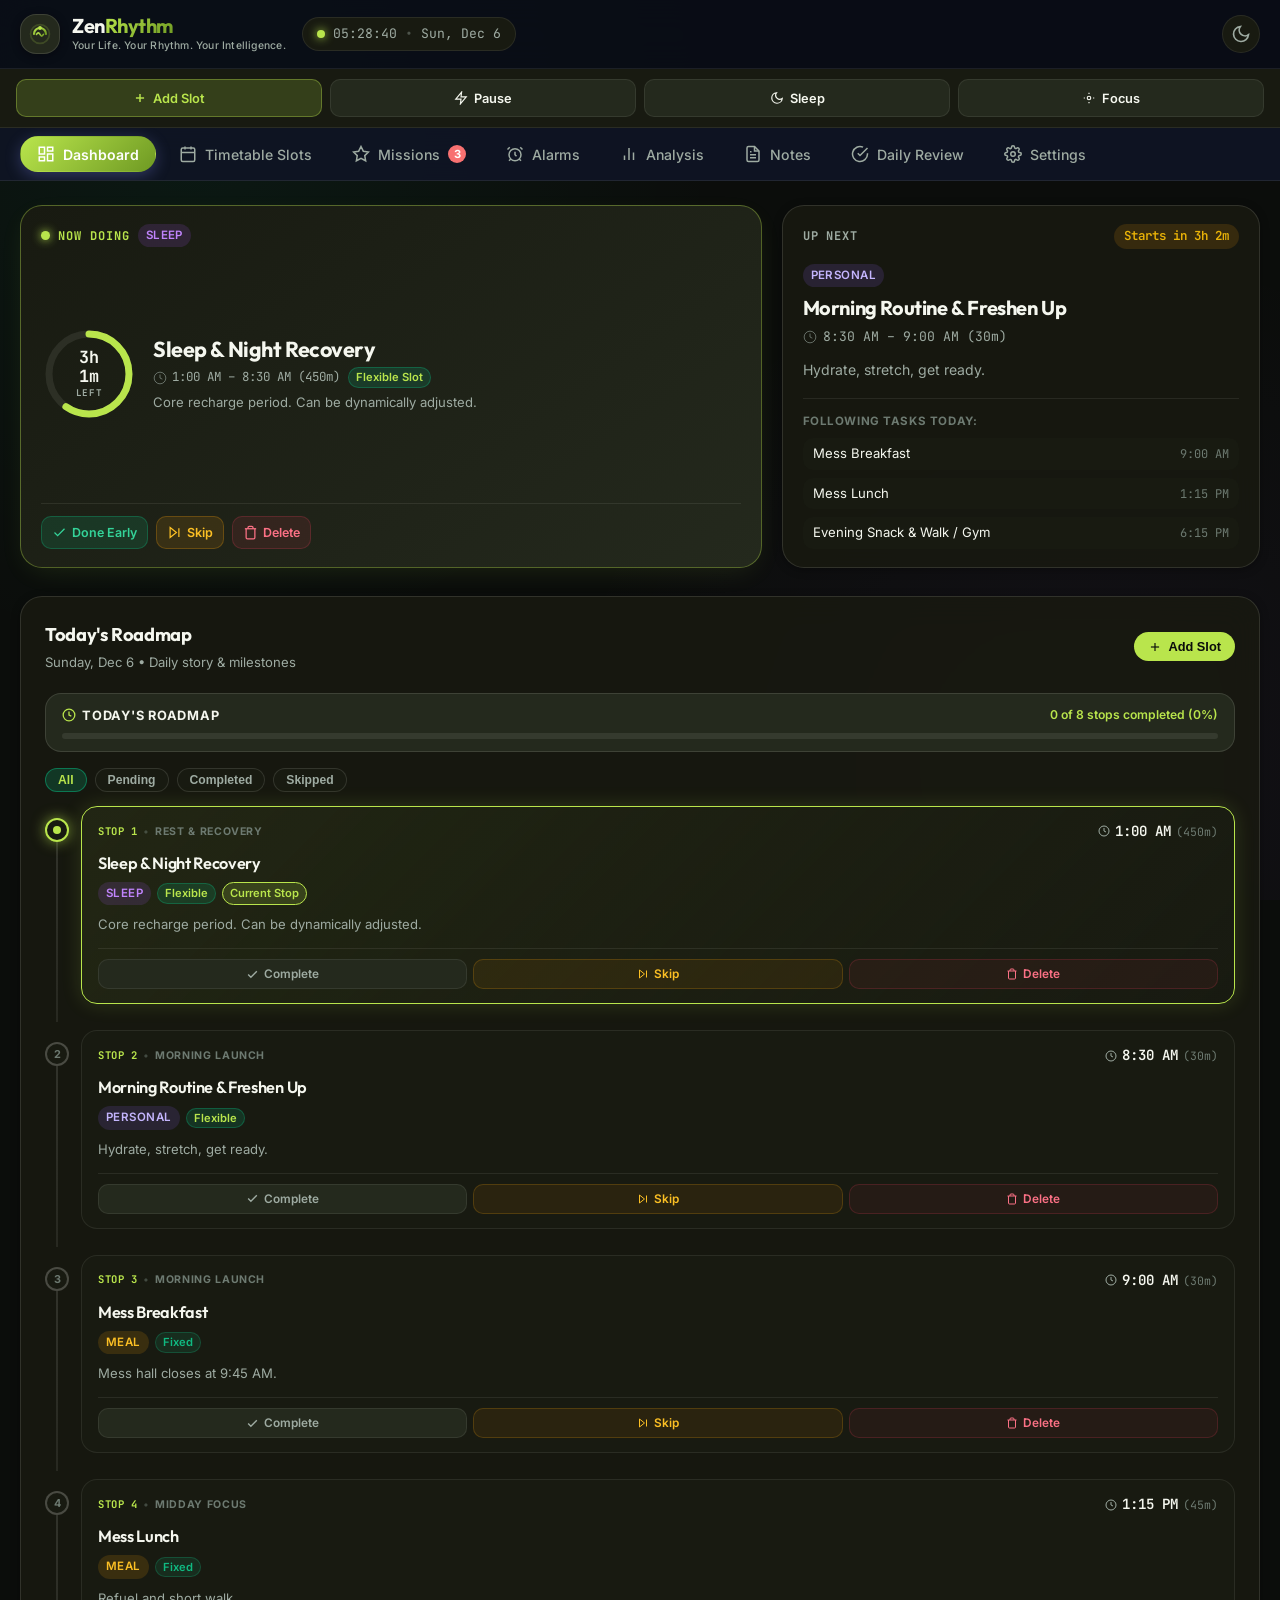
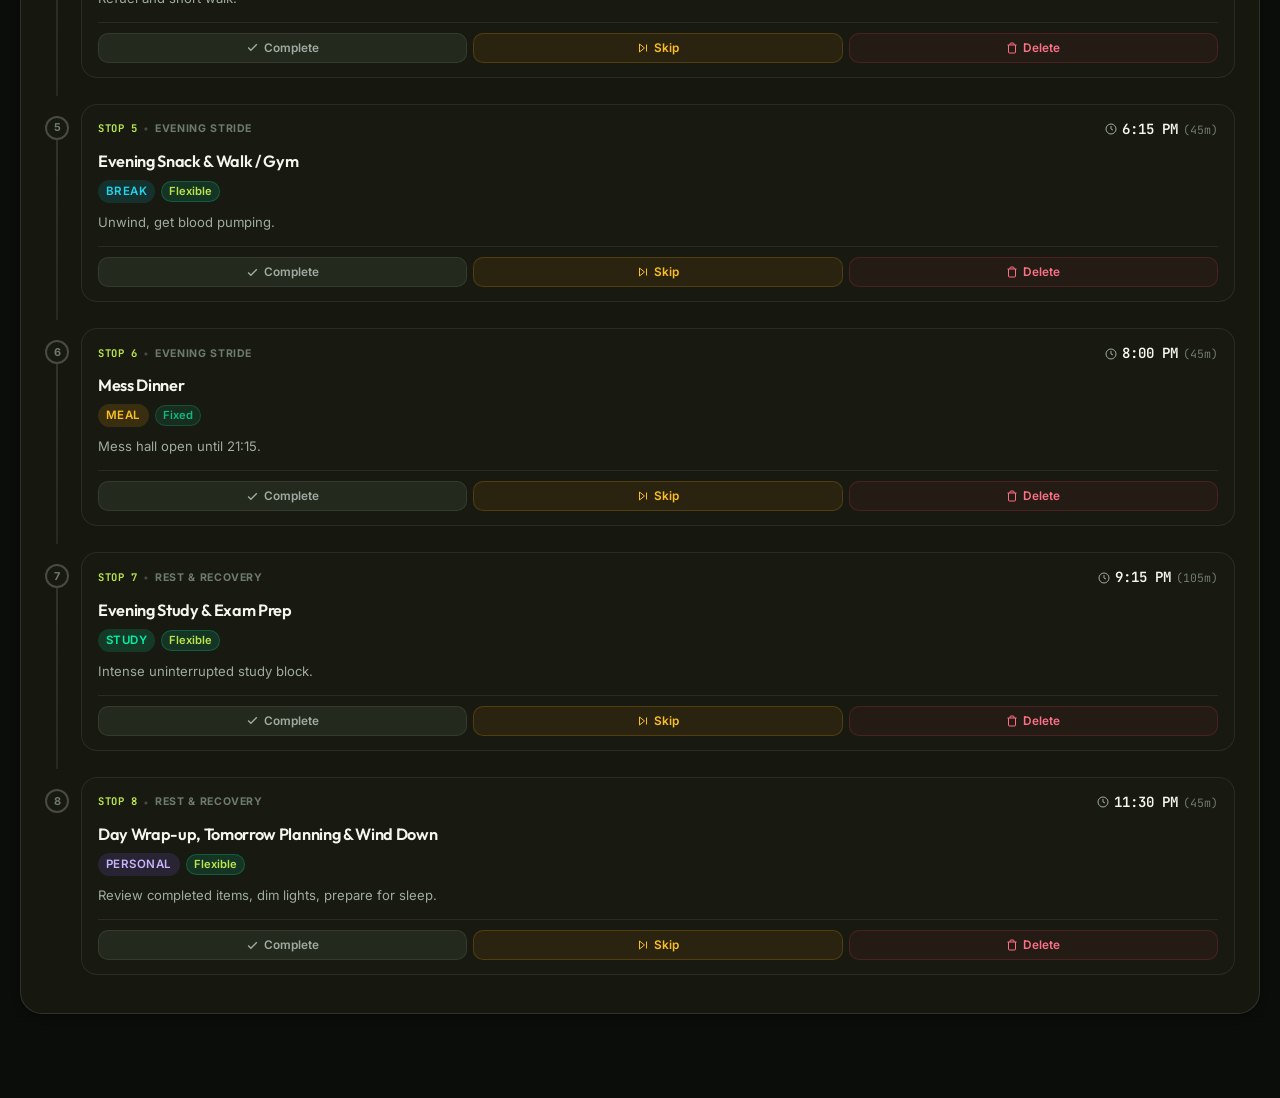
==== commit 72ea8b30: "Fix timeline buttons container overflow, expand mobile cards edge-to-edge, add touch swipe lock, and" ====
--- a/index.html
+++ b/index.html
@@ -18,7 +18,7 @@
   <link rel="preconnect" href="https://fonts.gstatic.com" crossorigin>
   <link href="https://fonts.googleapis.com/css2?family=Inter:wght@300;400;500;600;700&family=Outfit:wght@500;600;700;800&family=JetBrains+Mono:wght@400;500;600&display=swap" rel="stylesheet">
 
-  <link rel="stylesheet" href="css/style.css">
+  <link rel="stylesheet" href="css/style.css?v=2.2">
 </head>
 <body>
   <!-- App Shell -->
@@ -152,6 +152,18 @@
           </svg>
           <span>Missions</span>
           <span class="badge-counter hidden" id="badge-deadline-count" style="display: none;">0</span>
+        </button>
+
+        <button class="nav-tab" data-view="alarms">
+          <svg width="18" height="18" viewBox="0 0 24 24" fill="none" stroke="currentColor" stroke-width="2">
+            <circle cx="12" cy="13" r="8"></circle>
+            <path d="M12 9v4l2 2"></path>
+            <path d="M5 3L2 6"></path>
+            <path d="M22 6l-3-3"></path>
+            <path d="M6.38 18.7L4 21"></path>
+            <path d="M17.64 18.67L20 21"></path>
+          </svg>
+          <span>Alarms</span>
         </button>
 
         <button class="nav-tab" data-view="analysis">
@@ -411,7 +423,101 @@
         </div>
       </section>
 
-      <!-- ================= VIEW 4: ANALYSIS (TIME ALLOCATION & SLEEP RHYTHM) ================= -->
+      <!-- ================= VIEW 4: ALARMS & WAKE-UP CLOCK ================= -->
+      <section id="view-alarms" class="app-view">
+        <div class="view-header-row">
+          <div>
+            <h2>Alarms & Wake-Up Clock</h2>
+            <p class="section-subtitle">Circadian wake-up alarms, focus reminders & device clock sync.</p>
+          </div>
+          <button id="btn-sync-all-alarms-view" class="btn-primary" title="Sync all alarms directly to phone clock">
+            <svg width="15" height="15" viewBox="0 0 24 24" fill="none" stroke="currentColor" stroke-width="2"><circle cx="12" cy="12" r="10"/><polyline points="12 6 12 12 16 14"/></svg>
+            <span>Sync to Phone</span>
+          </button>
+        </div>
+
+        <div class="alarms-view-grid">
+          <!-- Create Alarm Card -->
+          <div class="settings-card alarm-create-card">
+            <div class="section-card-header">
+              <div>
+                <h3>Set New Alarm</h3>
+                <p class="card-desc">Choose alarm time, label, and repetition schedule.</p>
+              </div>
+            </div>
+
+            <div class="alarm-create-box">
+              <div class="alarm-inputs-row">
+                <div class="alarm-time-field">
+                  <label for="alarm-view-input-time">Alarm Time</label>
+                  <input type="time" id="alarm-view-input-time" class="form-input alarm-time-input" value="07:00">
+                </div>
+                <div class="alarm-label-field">
+                  <label for="alarm-view-input-label">Alarm Label</label>
+                  <input type="text" id="alarm-view-input-label" class="form-input" placeholder="e.g. Morning Wake Up, Study Sprint">
+                </div>
+              </div>
+
+              <!-- Day selector pills -->
+              <div class="alarm-days-selector">
+                <label class="field-label-sm">Repeat Days</label>
+                <div class="alarm-day-chips" id="alarm-view-day-chips">
+                  <button type="button" class="alarm-day-chip active" data-day="Mon">Mon</button>
+                  <button type="button" class="alarm-day-chip active" data-day="Tue">Tue</button>
+                  <button type="button" class="alarm-day-chip active" data-day="Wed">Wed</button>
+                  <button type="button" class="alarm-day-chip active" data-day="Thu">Thu</button>
+                  <button type="button" class="alarm-day-chip active" data-day="Fri">Fri</button>
+                  <button type="button" class="alarm-day-chip" data-day="Sat">Sat</button>
+                  <button type="button" class="alarm-day-chip" data-day="Sun">Sun</button>
+                </div>
+              </div>
+
+              <div class="alarm-create-actions">
+                <button type="button" id="btn-view-add-alarm" class="btn-primary">
+                  <svg width="15" height="15" viewBox="0 0 24 24" fill="none" stroke="currentColor" stroke-width="2.5"><line x1="12" y1="5" x2="12" y2="19"/><line x1="5" y1="12" x2="19" y2="12"/></svg>
+                  <span>Save Alarm</span>
+                </button>
+                <button type="button" id="btn-view-test-chime" class="btn-secondary" title="Test audio chime sound">
+                  <svg width="14" height="14" viewBox="0 0 24 24" fill="none" stroke="currentColor" stroke-width="2"><polygon points="11 5 6 9 2 9 2 15 6 15 11 19 11 5"/><path d="M19.07 4.93a10 10 0 0 1 0 14.14M15.54 8.46a5 5 0 0 1 0 7.07"/></svg>
+                  <span>Test Chime</span>
+                </button>
+              </div>
+            </div>
+
+            <!-- Quick Preset Alarms -->
+            <div class="alarm-presets-strip">
+              <span class="field-label-sm">Quick Add Preset</span>
+              <div class="preset-chips-row">
+                <button type="button" class="btn-chip" onclick="App.addPresetAlarm('08:30', 'Morning Wake Up', ['Mon','Tue','Wed','Thu','Fri','Sat','Sun'])">
+                  <span>+ Wake Up (08:30 AM)</span>
+                </button>
+                <button type="button" class="btn-chip" onclick="App.addPresetAlarm('09:00', 'Class Launch', ['Mon','Tue','Wed','Thu','Fri'])">
+                  <span>+ Class Launch (09:00 AM)</span>
+                </button>
+                <button type="button" class="btn-chip" onclick="App.addPresetAlarm('00:30', 'Bedtime Wind Down', ['Mon','Tue','Wed','Thu','Fri','Sat','Sun'])">
+                  <span>+ Bedtime (00:30 AM)</span>
+                </button>
+              </div>
+            </div>
+          </div>
+
+          <!-- Configured Alarms Card -->
+          <div class="settings-card alarms-display-card">
+            <div class="alarms-list-header">
+              <div>
+                <span class="alarms-header-title">Configured Alarms</span>
+                <p class="card-desc" style="margin: 2px 0 0 0;">Active alarms ring offline and sync to phone clock.</p>
+              </div>
+              <span id="alarms-view-count-badge" class="badge-tag">2 Active</span>
+            </div>
+            <div id="alarms-view-list-container" class="alarms-list-container">
+              <!-- Rendered via App.renderAlarmsSection() -->
+            </div>
+          </div>
+        </div>
+      </section>
+
+      <!-- ================= VIEW 5: ANALYSIS (TIME ALLOCATION & SLEEP RHYTHM) ================= -->
       <section id="view-analysis" class="app-view">
         <div class="view-header-row">
           <div>
@@ -1344,10 +1450,10 @@
   </div>
 
   <!-- JavaScript Modules -->
-  <script src="js/storage.js"></script>
-  <script src="js/scheduler.js"></script>
-  <script src="js/notifications.js"></script>
-  <script src="js/app.js"></script>
+  <script src="js/storage.js?v=2.2"></script>
+  <script src="js/scheduler.js?v=2.2"></script>
+  <script src="js/notifications.js?v=2.2"></script>
+  <script src="js/app.js?v=2.2"></script>
 
   <!-- PWA Service Worker Registration -->
   <script>
--- a/css/style.css
+++ b/css/style.css
@@ -120,6 +120,7 @@
   line-height: 1.5;
   -webkit-font-smoothing: antialiased;
   -moz-osx-font-smoothing: grayscale;
+  touch-action: pan-y pinch-zoom;
 }
 
 body {
@@ -128,6 +129,11 @@
     radial-gradient(circle at 15% 15%, rgba(0, 240, 170, 0.05) 0%, transparent 40%),
     radial-gradient(circle at 85% 85%, rgba(168, 85, 247, 0.05) 0%, transparent 40%);
   background-attachment: fixed;
+  touch-action: pan-y pinch-zoom;
+}
+
+.app-layout, .content-stage, .app-view {
+  touch-action: pan-y pinch-zoom;
 }
 
 /* Typography Utilities */
@@ -1345,6 +1351,8 @@
   display: flex;
   flex-direction: column;
   gap: 10px;
+  overflow: hidden;
+  box-sizing: border-box;
   transition: all 0.2s cubic-bezier(0.4, 0, 0.2, 1);
 }
 
@@ -1481,36 +1489,51 @@
 
 /* Roadmap Card Footer */
 .roadmap-card-footer {
-  display: flex;
-  align-items: center;
-  justify-content: flex-end;
-  padding-top: 8px;
-  border-top: 1px solid rgba(245, 247, 239, 0.06);
-  margin-top: 2px;
+  width: 100%;
+  padding-top: 10px;
+  border-top: 1px solid rgba(245, 247, 239, 0.08);
+  margin-top: 4px;
+  box-sizing: border-box;
 }
 
 .timeline-actions-col {
-  display: flex;
-  align-items: center;
-  gap: 8px;
+  display: grid;
+  grid-template-columns: repeat(3, 1fr);
+  gap: 6px;
   width: 100%;
-  justify-content: flex-end;
+  box-sizing: border-box;
 }
 
 .btn-timeline-action {
+  width: 100%;
   display: inline-flex;
   align-items: center;
+  justify-content: center;
   gap: 5px;
-  padding: 5px 10px;
+  padding: 7px 4px;
   border-radius: var(--radius-sm);
   font-family: var(--font-sans);
-  font-size: 0.75rem;
+  font-size: 0.74rem;
   font-weight: 600;
   background: var(--bg-elevated);
   border: 1px solid var(--border-subtle);
   color: var(--text-muted);
   cursor: pointer;
+  box-sizing: border-box;
+  text-align: center;
+  white-space: nowrap;
+  overflow: hidden;
   transition: all 0.2s ease;
+}
+
+.btn-timeline-action span {
+  overflow: hidden;
+  text-overflow: ellipsis;
+  white-space: nowrap;
+}
+
+.btn-timeline-action svg {
+  flex-shrink: 0;
 }
 
 .btn-timeline-action:hover {
@@ -1539,7 +1562,7 @@
   background: rgba(244, 63, 94, 0.06);
   color: #fb7185;
   border-color: rgba(244, 63, 94, 0.18);
-  margin-left: auto;
+  margin-left: 0;
 }
 
 .btn-timeline-delete:hover {
@@ -1547,32 +1570,68 @@
 }
 
 @media (max-width: 600px) {
+  /* Expand Dashboard and Timeline Cards to full width (red highlighted margins) */
+  .content-stage {
+    padding: 12px 6px 90px 6px;
+  }
+  #view-dashboard.app-view {
+    padding-left: 0;
+    padding-right: 0;
+  }
+  .timeline-section-card {
+    padding: 12px 8px;
+    margin-bottom: 16px;
+    border-radius: 14px;
+  }
+  .now-doing-hero {
+    padding: 12px 8px;
+    margin-bottom: 12px;
+    border-radius: 14px;
+  }
+  .pulse-energy-card {
+    padding: 12px 8px;
+    margin-bottom: 12px;
+    border-radius: 14px;
+  }
   .timeline-row {
-    gap: 10px;
+    gap: 8px;
     margin-bottom: 12px;
   }
   .roadmap-card-body {
-    padding: 12px 12px;
+    padding: 12px 8px;
     gap: 8px;
   }
   .timeline-title {
-    font-size: 0.96rem;
+    font-size: 0.94rem;
   }
   .timeline-notes {
     font-size: 0.78rem;
   }
   .roadmap-track-col {
-    width: 20px;
+    width: 18px;
   }
   .roadmap-dot {
-    width: 20px;
-    height: 20px;
-    font-size: 0.6rem;
-    margin-top: 10px;
+    width: 18px;
+    height: 18px;
+    font-size: 0.58rem;
+    margin-top: 8px;
   }
   .roadmap-line {
-    top: 30px;
-    bottom: -16px;
+    top: 26px;
+    bottom: -14px;
+    left: 8px;
+  }
+  .timeline-actions-col {
+    gap: 4px;
+  }
+  .btn-timeline-action {
+    padding: 6px 2px;
+    font-size: 0.70rem;
+    gap: 3px;
+  }
+  .btn-timeline-action svg {
+    width: 11px;
+    height: 11px;
   }
 }
 
@@ -3727,3 +3786,57 @@
   color: var(--text-muted);
 }
 
+/* ==========================================================================
+   VIEW 4: ALARMS SECTION STYLING
+   ========================================================================== */
+.alarms-view-grid {
+  display: grid;
+  grid-template-columns: 1fr;
+  gap: 20px;
+}
+
+@media (min-width: 900px) {
+  .alarms-view-grid {
+    grid-template-columns: 1.1fr 1fr;
+    align-items: start;
+  }
+}
+
+.alarm-presets-strip {
+  margin-top: 18px;
+  padding-top: 14px;
+  border-top: 1px solid var(--border-subtle);
+  display: flex;
+  flex-direction: column;
+  gap: 8px;
+}
+
+.preset-chips-row {
+  display: flex;
+  flex-wrap: wrap;
+  gap: 8px;
+}
+
+.preset-chips-row .btn-chip {
+  padding: 6px 12px;
+  font-size: 0.78rem;
+  font-weight: 600;
+  background: var(--bg-elevated);
+  border: 1px solid var(--border-subtle);
+  border-radius: var(--radius-pill);
+  color: var(--text-muted);
+  cursor: pointer;
+  transition: all 0.2s ease;
+}
+
+.preset-chips-row .btn-chip:hover {
+  color: var(--accent-primary);
+  border-color: var(--accent-primary);
+  background: rgba(185, 229, 76, 0.1);
+}
+
+.preset-chips-row .btn-chip:active {
+  transform: scale(0.96);
+}
+
+
